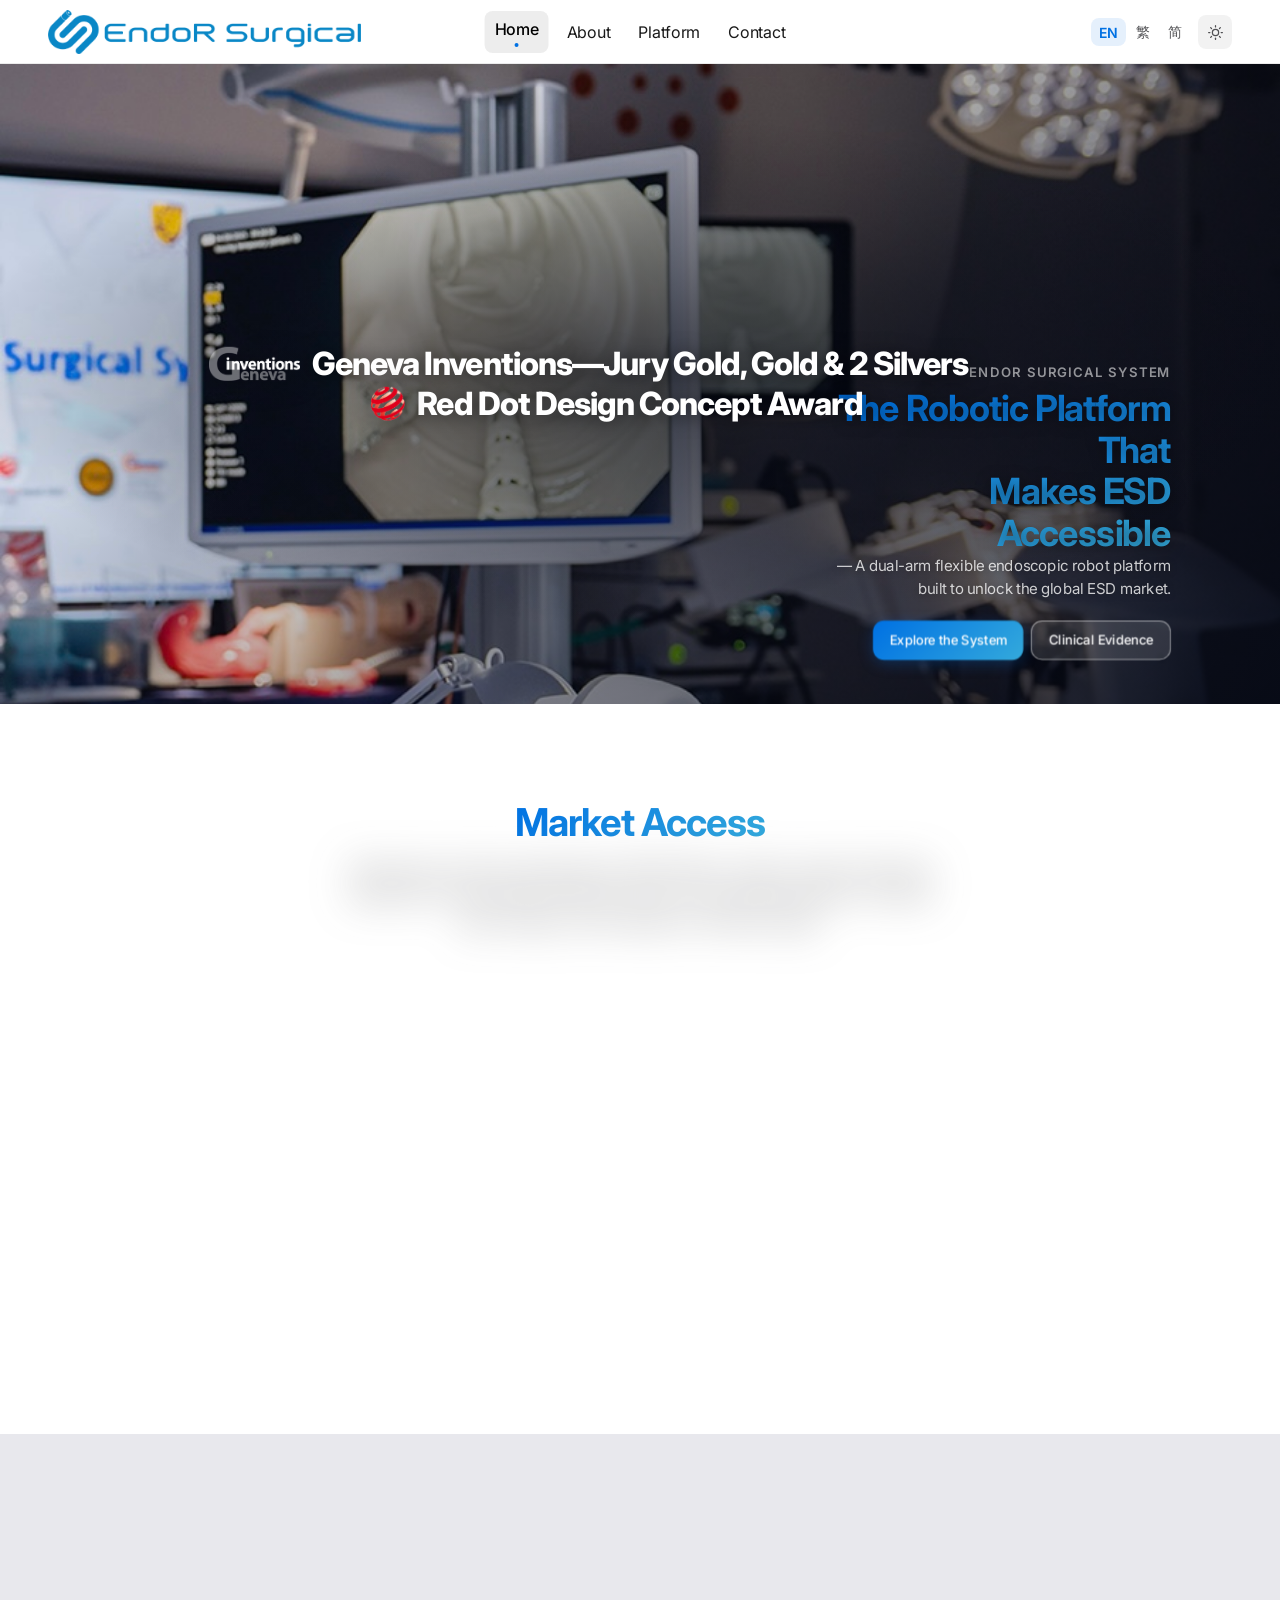
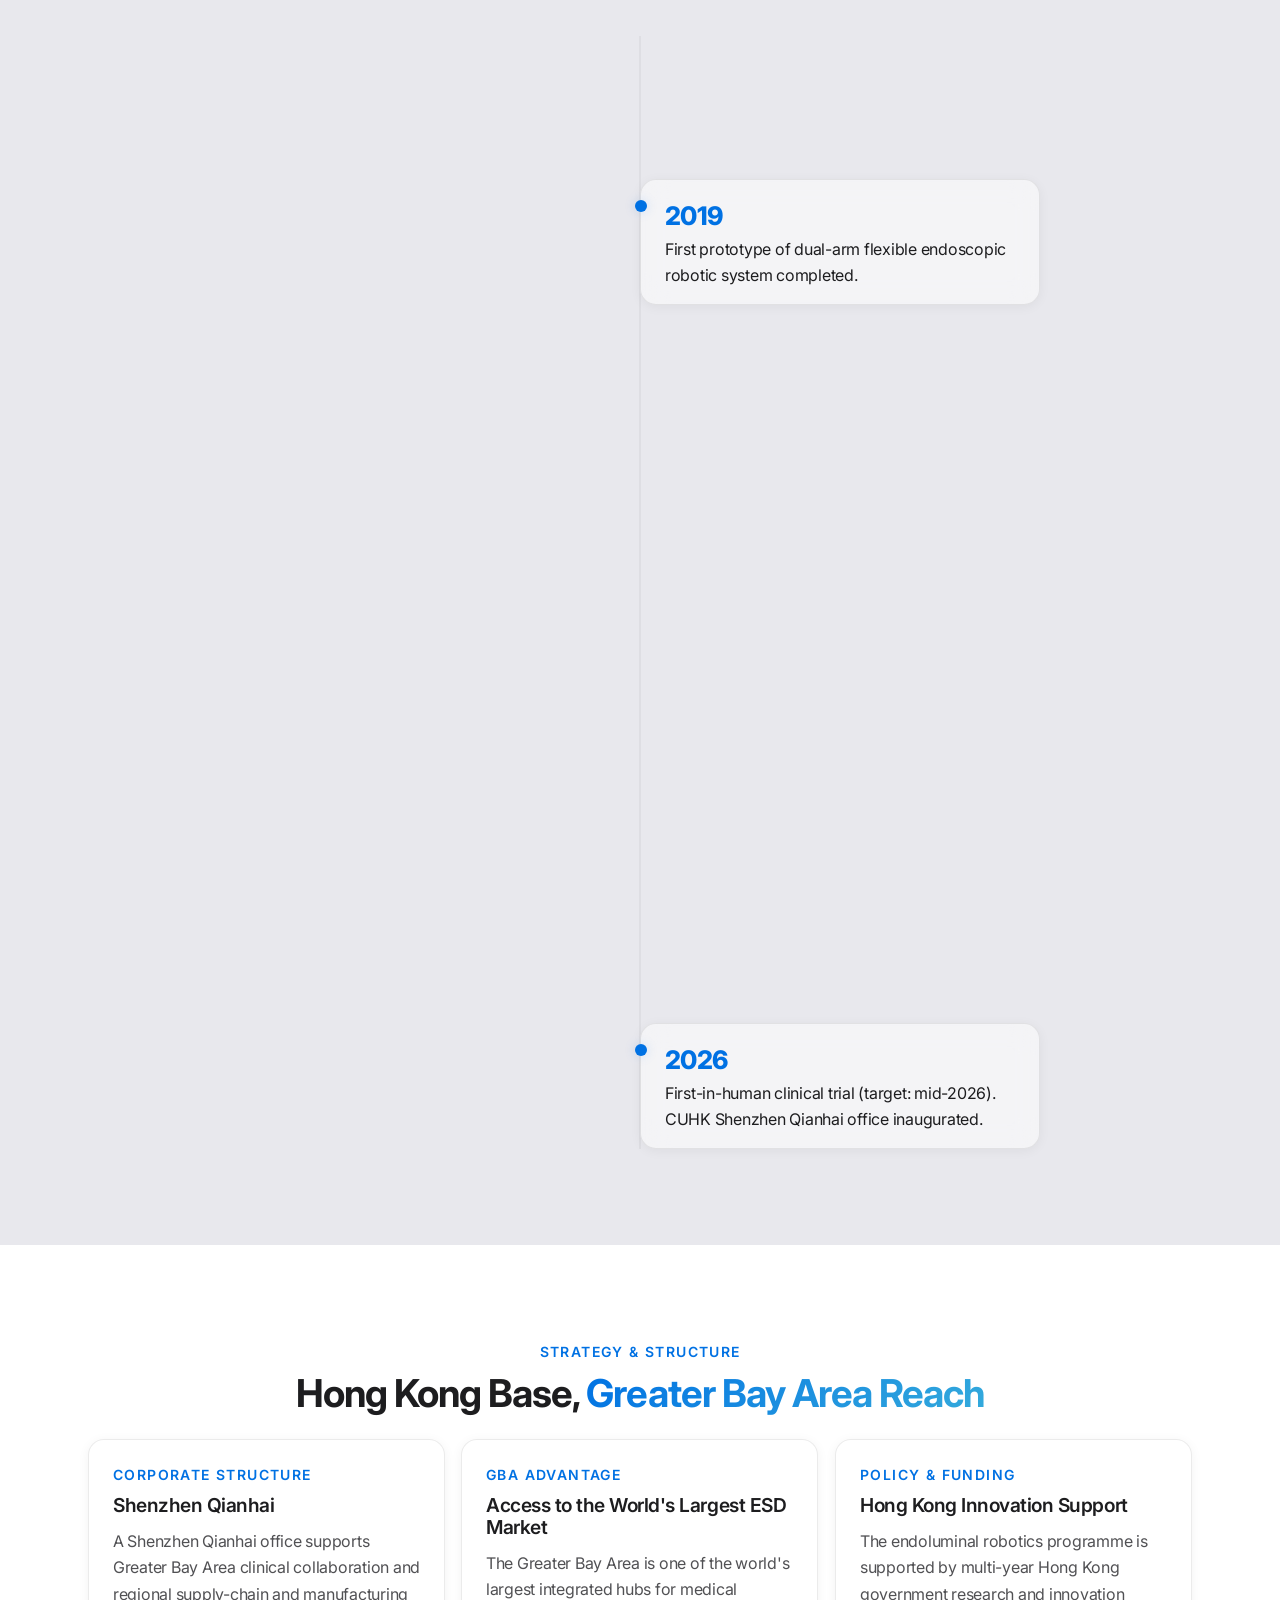
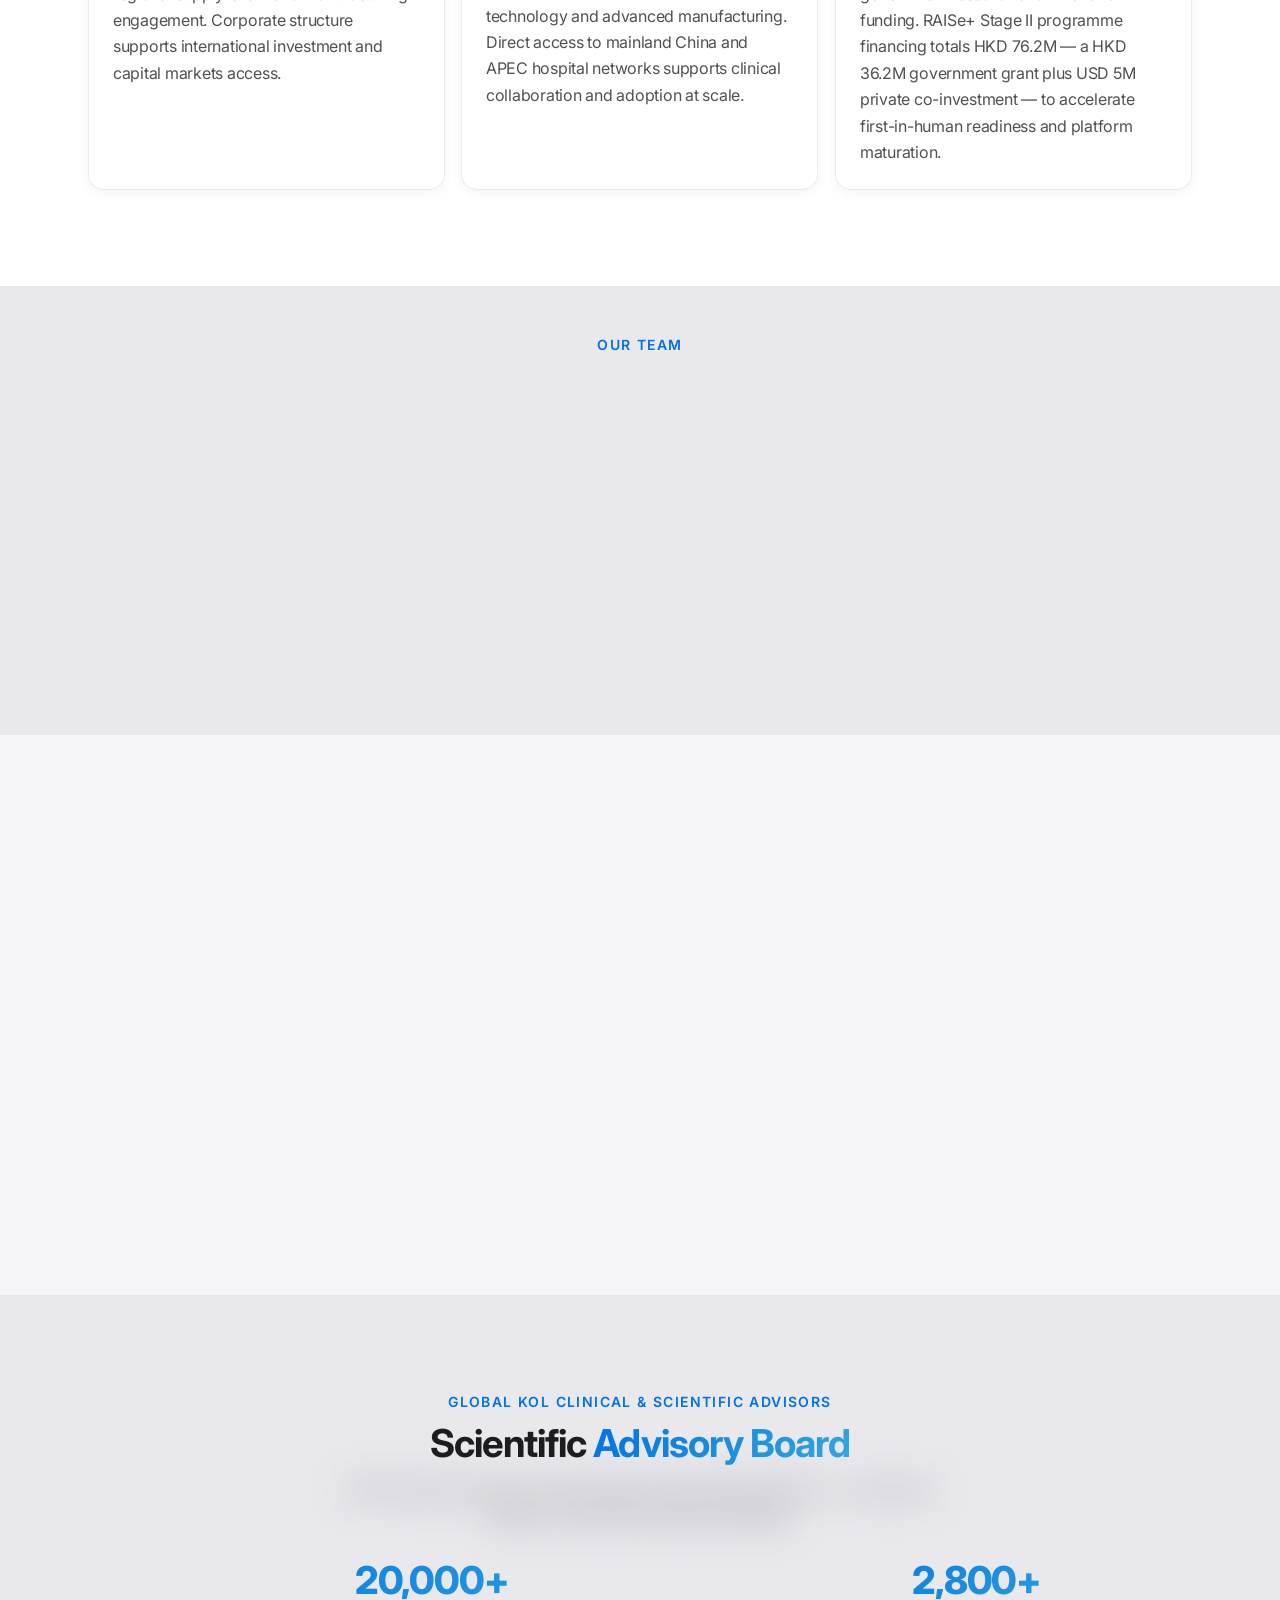
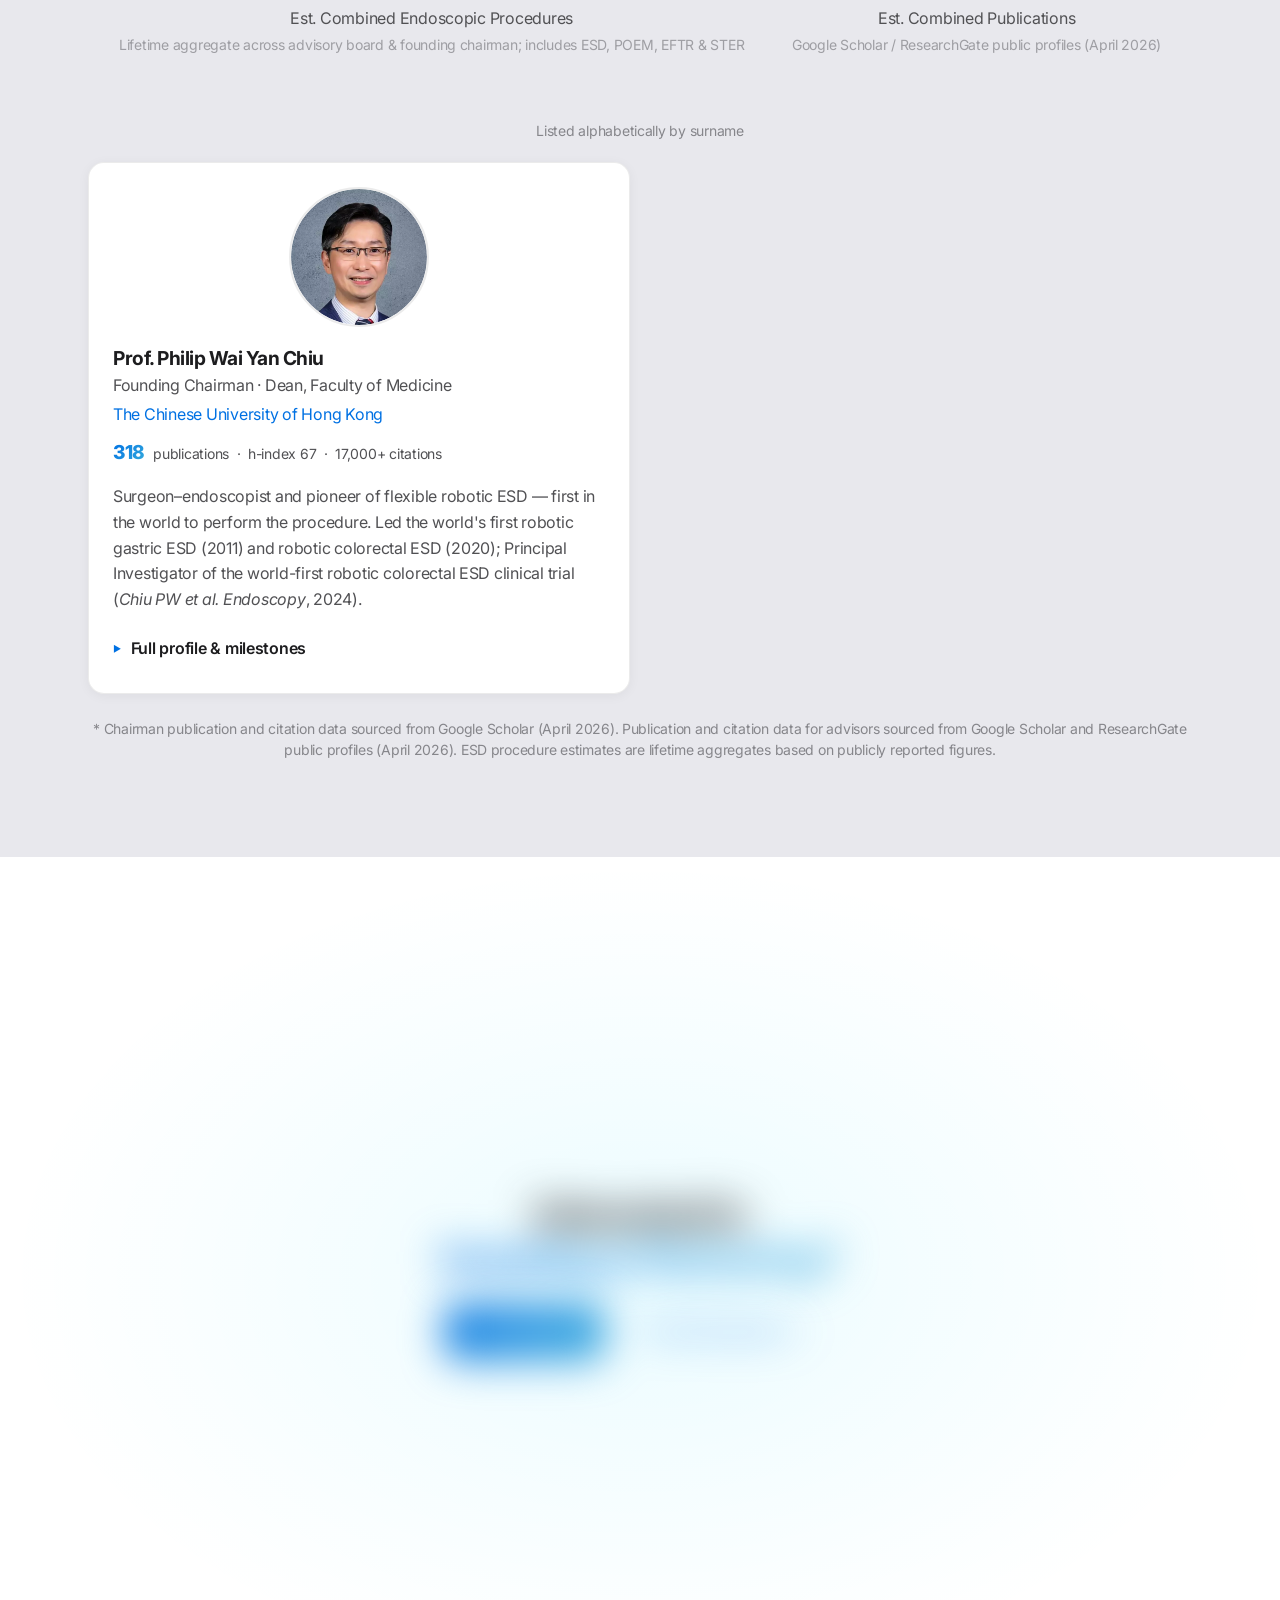
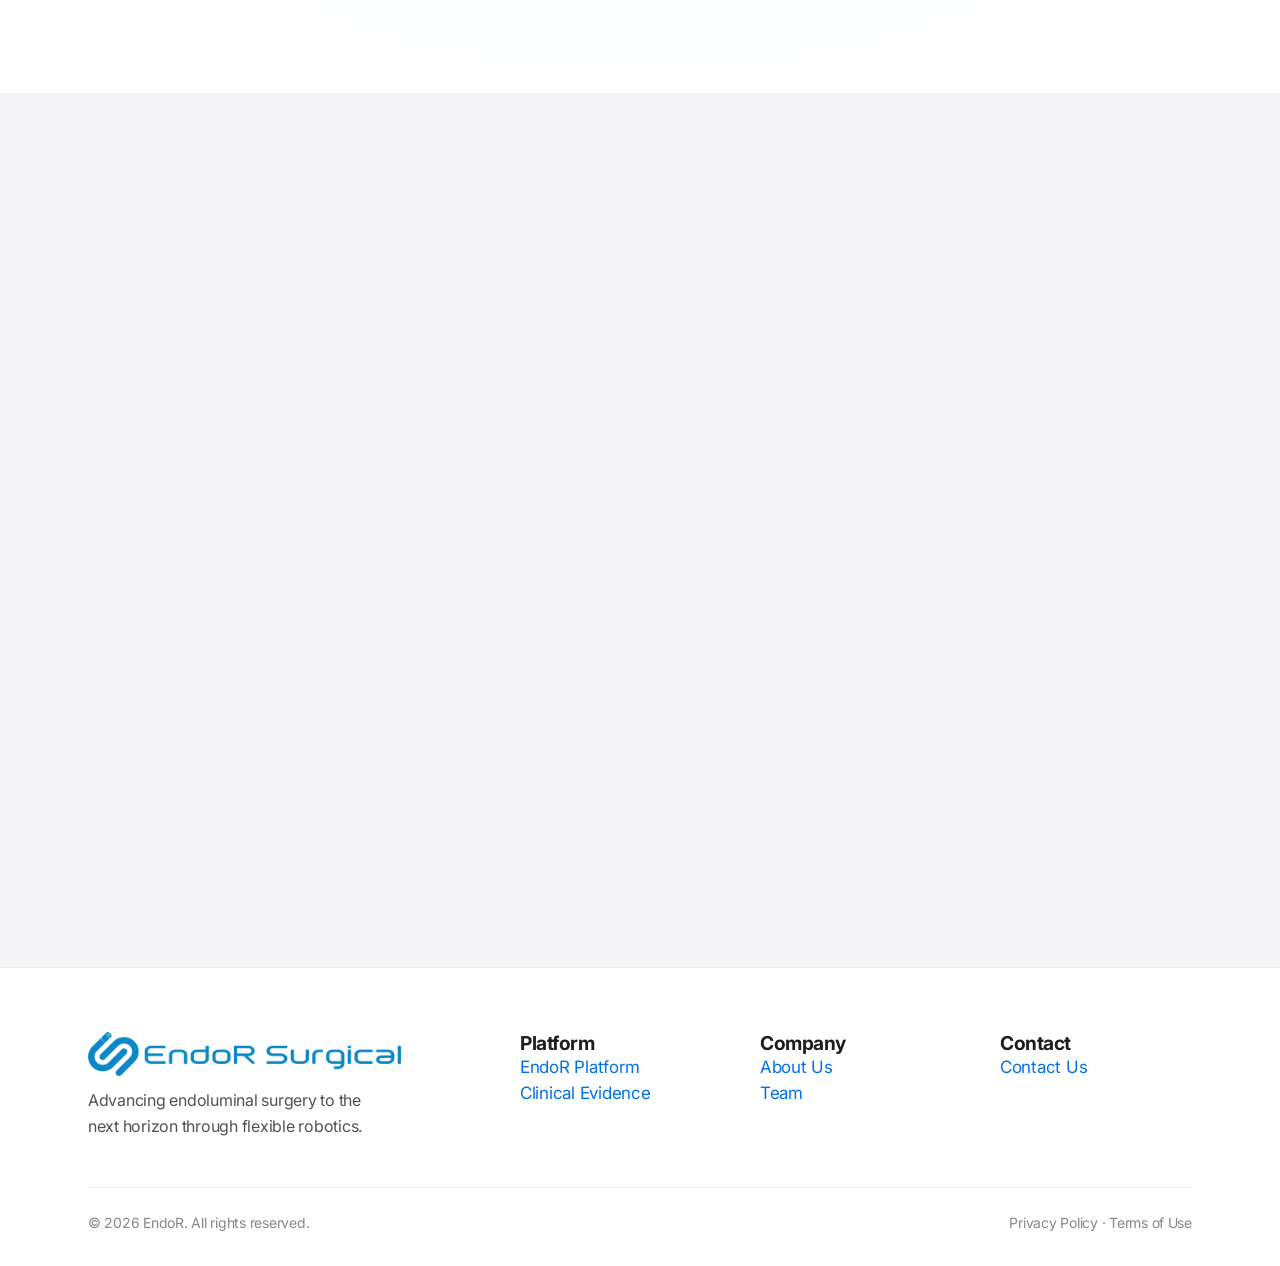
==== index.html @ 318fdd8b "update: enhance about.html with new Greater Bay Area section and corresponding translations; increme" ====
<!DOCTYPE html>
<html lang="en" data-theme="light">
<head>
  <meta charset="UTF-8">
  <meta name="viewport" content="width=device-width, initial-scale=1.0">
  <title>EndoR Surgical — Robotic ESD Platform</title>
  <meta name="description" content="EndoR Surgical System — robotic ESD platform developed at CUHK. World-first clinical trial completed. Seeking investors and clinical partners for global commercialisation.">
  <link rel="preconnect" href="https://fonts.googleapis.com">
  <link rel="preconnect" href="https://fonts.gstatic.com" crossorigin>
  <link rel="stylesheet" href="https://fonts.googleapis.com/css2?family=Inter:wght@300;400;500;600;700;800;900&family=Noto+Sans+TC:wght@300;400;500;700&family=Noto+Sans+SC:wght@300;400;500;700&display=swap">
  <link rel="stylesheet" href="css/style.css?v=26">
  <link rel="stylesheet" href="css/animations.css?v=3">
</head>
<body>

  <!-- Navigation -->
  <nav class="nav">
    <div class="nav__inner">
      <a href="index.html" class="nav__logo">
        <img src="img/logos/endor_logo.png" alt="EndoR Surgical" class="nav__logo-img">
      </a>
      <div class="nav__links">
        <a href="index.html" class="nav__link active" data-i18n="nav.home">Home</a>
        <a href="about.html" class="nav__link" data-i18n="nav.about">About</a>
        <a href="platform.html" class="nav__link" data-i18n="nav.services">Platform</a>
        <a href="contact.html" class="nav__link" data-i18n="nav.contact">Contact</a>
      </div>
      <div class="nav__controls">
      <div class="lang-switcher">
        <button class="lang-btn active" data-lang="en">EN</button>
        <button class="lang-btn" data-lang="zh-Hant">繁</button>
        <button class="lang-btn" data-lang="zh-Hans">简</button>
      </div>
      <button class="theme-toggle" aria-label="Toggle theme" title="Toggle light/dark mode">
        <svg class="icon-sun" xmlns="http://www.w3.org/2000/svg" width="16" height="16" viewBox="0 0 24 24" fill="none" stroke="currentColor" stroke-width="2" stroke-linecap="round" stroke-linejoin="round"><circle cx="12" cy="12" r="5"/><line x1="12" y1="1" x2="12" y2="3"/><line x1="12" y1="21" x2="12" y2="23"/><line x1="4.22" y1="4.22" x2="5.64" y2="5.64"/><line x1="18.36" y1="18.36" x2="19.78" y2="19.78"/><line x1="1" y1="12" x2="3" y2="12"/><line x1="21" y1="12" x2="23" y2="12"/><line x1="4.22" y1="19.78" x2="5.64" y2="18.36"/><line x1="18.36" y1="5.64" x2="19.78" y2="4.22"/></svg>
        <svg class="icon-moon" xmlns="http://www.w3.org/2000/svg" width="16" height="16" viewBox="0 0 24 24" fill="none" stroke="currentColor" stroke-width="2" stroke-linecap="round" stroke-linejoin="round"><path d="M21 12.79A9 9 0 1 1 11.21 3 7 7 0 0 0 21 12.79z"/></svg>
      </button>
      </div>
      <button class="nav__hamburger" data-i18n-aria="nav.menu" aria-label="Menu">
        <span></span><span></span><span></span>
      </button>
    </div>
    <div class="nav__mobile">
      <a href="index.html" data-i18n="nav.home">Home</a>
      <a href="about.html" data-i18n="nav.about">About</a>
      <a href="platform.html" data-i18n="nav.services">Platform</a>
      <a href="contact.html" data-i18n="nav.contact">Contact</a>
    </div>
  </nav>

  <main>
  <!-- Hero Section -->
  <section class="hero hero--photo hero--intro" id="hero">
    <!-- Full photo -->
    <div class="hero__photo-wrap">
      <img src="pictures/图片_20260430165044_525_6.jpg" 
           srcset="pictures/图片_20260430165044_525_6.jpg 903w"
           sizes="(max-width: 903px) 100vw,
                  903px"
           alt="EndoR Surgical System — robotic endoscopy setup" 
           class="hero__photo-img"
           loading="eager"
           width="903" height="682">
      <!-- Gradient vignette bottom-right for text readability -->
      <div class="hero__photo-vignette" aria-hidden="true"></div>
      <div class="hero__awards-center" aria-label="Awards">
        <h2 class="hero__award-headline">
          <a href="https://www.inventions-geneva.ch/en/home-en/" class="hero__award-link" target="_blank" rel="noopener noreferrer">
            <img src="img/logos/award-geneva.png" alt="International Exhibition of Inventions Geneva" class="hero__award-logo hero__award-logo--geneva" width="200" height="80" decoding="async">
            <span class="hero__award-text" data-i18n="home.hero.awards.geneva">Geneva Inventions—Jury Gold, Gold &amp; 2 Silvers</span>
          </a>
        </h2>
        <h2 class="hero__award-headline">
          <a href="https://www.red-dot.org/project/endor-surgical-system-65778" class="hero__award-link" target="_blank" rel="noopener noreferrer">
            <img src="img/logos/award-reddot.png" alt="Red Dot Design Award" class="hero__award-logo hero__award-logo--reddot" width="56" height="56" decoding="async">
            <span class="hero__award-text" data-i18n="home.hero.awards.reddot">Red Dot Design Concept Award</span>
          </a>
        </h2>
      </div>
      <!-- Overlaid text — bottom right -->
      <div class="hero__photo-caption">
        <h1 class="hero__photo-brand">EndoR Surgical System</h1>
        <p class="hero__photo-title" data-i18n="home.hero.title">
          <span class="text-gradient">The Robotic Platform That<br>Makes ESD Accessible</span>
        </p>
        <p class="hero__photo-sub" data-i18n="home.hero.subtitle">— A dual-arm flexible endoscopic robot platform built to unlock the global ESD market.</p>
        <div class="hero__photo-cta">
          <a href="platform.html" class="btn btn--primary" data-i18n="home.hero.cta1">Explore the System</a>
          <a href="platform.html#clinical-evidence" class="btn btn--ghost-white" data-i18n="home.hero.cta2">Clinical Evidence</a>
        </div>
      </div>
    </div>
  </section>

  <!-- Milestones -->
  <section id="market-opportunity" style="background: var(--color-bg-primary);">
    <div class="container">
      <div class="text-center" style="margin-bottom: var(--space-2xl);">
        <h2 data-animate="slide-up" data-delay="100" data-i18n="home.mkt.title"><span class="text-gradient">Market Access</span></h2>
        <p class="text-secondary" style="max-width: 600px; margin: var(--space-md) auto 0; font-size: var(--fs-body);" data-animate="blur-in" data-delay="200" data-i18n="home.mkt.desc">Endoscopic submucosal dissection (ESD) offers curative, organ-preserving treatment for early gastrointestinal cancers and superficial lesions—without open surgery, when disease is still early-stage.</p>
      </div>
      <div class="grid grid--3">
        <div class="card" data-animate="slide-up" data-delay="100">
          <h3 class="card__title" data-i18n="home.mkt.c1.title">Market of GI Cancer</h3>
          <p class="card__text" data-i18n="home.mkt.c1.text">An estimated 3.4 million new GI cancer cases arise each year (stomach, colorectum &amp; esophagus combined; GLOBOCAN 2020). In multicentre early gastric cancer data, curative resection was achieved in ~90% of patients, with at least five years of follow-up and favourable cancer-specific survival (<a href="https://doi.org/10.3390/cancers14143311" style="color:var(--color-accent);">Yoshikawa et al., <em>Cancers</em> 2022</a>).</p>
          <p class="card__source" style="font-size: var(--fs-small); color: var(--color-text-tertiary); margin-top: var(--space-sm);" data-i18n="home.mkt.c1.src">GLOBOCAN 2020; Yoshikawa et al., <em>Cancers</em> 2022</p>
        </div>
        <div class="card" data-animate="slide-up" data-delay="200">
          <h3 class="card__title" data-i18n="home.mkt.c3.title">57% Mortality Drop</h3>
          <p class="card__text" data-i18n="home.mkt.c3.text">One-time endoscopic screening cuts upper GI cancer mortality by 57% (Pan et al. Gut 2021). Wider screening uptake and guideline-driven endoscopy volume increase early lesion detection — expanding clinical need for organ-sparing endoscopic resection, including ESD.</p>
          <p class="card__source" style="font-size: var(--fs-small); color: var(--color-text-tertiary); margin-top: var(--space-sm);" data-i18n="home.mkt.c3.src">Pan et al. <em>Gut</em> 2021</p>
        </div>
        <div class="card" data-animate="slide-up" data-delay="300">
          <h3 class="card__title" data-i18n="home.mkt.c2.title">US Push for ESD Reimbursement Code</h3>
          <p class="card__text" data-i18n="home.mkt.c2.text">CMS established dedicated hospital reimbursement (HCPCS C9779) for ESD in 2024, averaging USD 3,649 per case. USPSTF lowered screening age from 50 to 45 in 2021 — adding millions to the eligible population overnight.</p>
          <p class="card__source" style="font-size: var(--fs-small); color: var(--color-text-tertiary); margin-top: var(--space-sm);" data-i18n="home.mkt.c2.src">USPSTF 2021 Final Recommendation &amp; CMS 2024 Payment Policy</p>
        </div>
      </div>
    </div>
  </section>

  <!-- Milestones -->
  <section class="timeline-section">
    <div class="container">
      <div class="text-center" style="margin-bottom: var(--space-3xl);">
        <p class="eyebrow" data-animate="fade-in" data-i18n="home.timeline.eyebrow">Milestones</p>
        <h2 data-animate="slide-down" data-delay="100" data-i18n="home.timeline.title">Pioneering<span class="text-gradient"> Endoluminal Robotics</span></h2>
      </div>
      <div class="timeline">
        <div class="timeline__item" data-animate="slide-right" data-delay="100">
          <span class="timeline__dot" aria-hidden="true"></span>
          <div class="timeline__year">2015</div>
          <p class="timeline__text" data-i18n="home.tm2015">Government funding awarded — endoluminal robotics programme launched at CUHK.</p>
        </div>
        <div class="timeline__item" data-animate="slide-left" data-delay="200">
          <span class="timeline__dot" aria-hidden="true"></span>
          <div class="timeline__year">2019</div>
          <p class="timeline__text" data-i18n="home.tm2019">First prototype of dual-arm flexible endoscopic robotic system completed.</p>
        </div>
        <div class="timeline__item" data-animate="slide-right" data-delay="300">
          <span class="timeline__dot" aria-hidden="true"></span>
          <div class="timeline__year">2020</div>
          <p class="timeline__text" data-i18n="home.tm2020">Multi-Scale Medical Robotics Center (MRC) Programme 1.1 — endoluminal robotics programme funded for 2020–2024.</p>
        </div>
        <div class="timeline__item" data-animate="slide-left" data-delay="400" hidden>
          <span class="timeline__dot" aria-hidden="true"></span>
          <div class="timeline__year">2022</div>
          <p class="timeline__text" data-i18n="home.tm2022">7 provisional patents filed; additional patent applications ongoing.</p>
        </div>
        <div class="timeline__item" data-animate="slide-right" data-delay="500">
          <span class="timeline__dot" aria-hidden="true"></span>
          <div class="timeline__year">2023</div>
          <p class="timeline__text" data-i18n="home.tm2023">Received a Gold Medal with Congratulations of the Jury at the 48th International Exhibition of Inventions of Geneva, and the Red Dot Design Concept Award.</p>
        </div>
        <div class="timeline__item" data-animate="slide-left" data-delay="600">
          <span class="timeline__dot" aria-hidden="true"></span>
          <div class="timeline__year">2024</div>
          <p class="timeline__text" data-i18n="home.tm2024">Next-gen system unveiled and validated in live demonstration. <a href="platform.html#clinical-evidence" style="color:var(--color-accent);">View details</a>.</p>
        </div>
        <div class="timeline__item" data-animate="slide-right" data-delay="700">
          <span class="timeline__dot" aria-hidden="true"></span>
          <div class="timeline__year">2025</div>
          <p class="timeline__text" data-i18n="home.tm2025">Successful application for RAISe+ Stage II public–private financing. Clinical trial approved.</p>
        </div>
        <div class="timeline__item" data-animate="scale-in" data-delay="800">
          <span class="timeline__dot" aria-hidden="true"></span>
          <div class="timeline__year">2026</div>
          <p class="timeline__text" data-i18n="home.tm2026">First-in-human clinical trial (target: mid-2026). CUHK Shenzhen Qianhai office inaugurated.</p>
        </div>
      </div>
    </div>
  </section>

  <!-- Company Structure -->
  <section style="background: var(--color-bg-primary);">

    <div class="container">
      <div class="text-center" style="margin-bottom: var(--space-2xl);">
        <p class="eyebrow" data-animate="fade-in" data-i18n="home.str.eyebrow">Strategy &amp; Structure</p>
        <h2 data-animate="slide-up" data-delay="100" data-i18n="home.str.title">Hong Kong Base,<span class="text-gradient"> Greater Bay Area Reach</span></h2>
      </div>
      <div class="grid grid--3" style="gap: var(--space-lg); align-items: stretch;">
        <div class="card" data-animate="slide-up" data-delay="100">
          <p class="eyebrow" style="margin-bottom: var(--space-sm);" data-i18n="home.str.c1.eyebrow">Corporate Structure</p>
          <h3 class="card__title" data-i18n="home.str.c1.title">Shenzhen Qianhai</h3>
          <p class="card__text" data-i18n="home.str.c1.text">A Shenzhen Qianhai office supports Greater Bay Area clinical collaboration and regional supply-chain and manufacturing engagement. Corporate structure supports international investment and capital markets access.</p>
        </div>
        <div class="card" data-animate="slide-up" data-delay="200">
          <p class="eyebrow" style="margin-bottom: var(--space-sm);" data-i18n="home.str.c2.eyebrow">GBA Advantage</p>
          <h3 class="card__title" data-i18n="home.str.c2.title">Access to the World's Largest ESD Market</h3>
          <p class="card__text" data-i18n="home.str.c2.text">The Greater Bay Area is one of the world&apos;s largest integrated hubs for medical technology and advanced manufacturing. Direct access to mainland China and APEC hospital networks supports clinical collaboration and adoption at scale.</p>
        </div>
        <div class="card" data-animate="slide-up" data-delay="300">
          <p class="eyebrow" style="margin-bottom: var(--space-sm);" data-i18n="home.str.c3.eyebrow">Policy &amp; Funding</p>
          <h3 class="card__title" data-i18n="home.str.c3.title">Hong Kong Innovation Support</h3>
          <p class="card__text" data-i18n="home.str.c3.text">The endoluminal robotics programme is supported by multi-year Hong Kong government research and innovation funding. RAISe+ Stage II programme financing totals HKD 76.2M — a HKD 36.2M government grant plus USD 5M private co-investment — to accelerate first-in-human readiness and platform maturation.</p>
        </div>
      </div>
    </div>
  </section>

  <!-- Team (from former Team page) — above CTA -->
  <div id="team">
    <!-- CEO — Philip Chiu profile appears under Scientific Advisory Board below -->
    <section id="ceo-leadership" class="chairman-hero" style="background: var(--color-bg-secondary);">
      <div class="container">
        <div class="text-center" style="margin-bottom: var(--space-3xl);">
          <p class="eyebrow" data-animate="fade-in" data-i18n="team.hero.eyebrow">Our Team</p>
          <h2 data-animate="slide-up" data-delay="100" data-i18n="team.hero.title"><span class="text-gradient">World-Class Surgeons &amp; Biomedical Engineers</span></h2>
        </div>
      <div class="chairman-hero__duo chairman-hero__duo--single">

        <!-- CEO -->
        <div class="chairman-hero__inner" data-animate="blur-in" data-delay="150">
          <div class="chairman-hero__photo">
            <img src="pictures/david-wong.jpg" 
                 alt="David Wong Yuk Ming, CEO" 
                 style="width: 160px; height: 160px; border-radius: 50%; object-fit: cover;"
                 loading="lazy"
                 width="160" height="160">
          </div>
          <div class="chairman-hero__content">
            <p class="eyebrow" style="margin-bottom: var(--space-sm);" data-i18n="team.ceo.eyebrow">CEO</p>
            <h2 class="chairman-hero__name">Ir David Wong</h2>
          </div>
        </div>

      </div>
      </div>
    </section>

    <!-- EndoR Team -->
    <section id="endor-team">
      <div class="container">
        <div class="text-center" style="margin-bottom: var(--space-3xl);">
          <p class="eyebrow" data-animate="fade-in" data-i18n="team.endorteam.eyebrow">Founding Team</p>
          <h2 data-animate="slide-up" data-i18n="team.endorteam.title">Meet the <span class="text-gradient">Founders</span></h2>
        </div>
        <div class="grid grid--4">
          <div class="card team-card" data-animate="slide-up" data-delay="100">
            <div class="team-card__avatar" style="padding: 0; overflow: hidden; background: none;" aria-hidden="true">
              <img src="pictures/Professor CHIU Wai Yan Philip.webp"
                   alt="Prof. Philip Wai Yan Chiu"
                   style="width: 100%; height: 100%; object-fit: cover; border-radius: 50%; display: block;"
                   loading="lazy"
                   width="180" height="180">
            </div>
            <h3 class="team-card__name">Prof. Philip Wai Yan Chiu <span class="name-zh" data-i18n="team.chairman.name.zh"></span></h3>
            <p class="team-card__role" data-i18n="team.philip.role">Founding Chairman</p>
          </div>
          <div class="card team-card" data-animate="slide-up" data-delay="125">
            <div class="team-card__avatar" style="padding: 0; overflow: hidden; background: none;" aria-hidden="true">
              <img src="pictures/9_1632715388_1632715431_1632715548.webp" 
                   alt="Prof. Yeung Yam" 
                   style="width: 100%; height: 100%; object-fit: cover; border-radius: 50%; display: block;"
                   loading="lazy"
                   width="180" height="180">
            </div>
            <h3 class="team-card__name">Prof. Yeung Yam <span class="name-zh" data-i18n="team.yam.name.zh"></span></h3>
            <p class="team-card__role" data-i18n="team.yam.role">Mechanical Engineering, Robotics &amp; Automation</p>
          </div>
          <div class="card team-card" data-animate="slide-up" data-delay="150">
            <div class="team-card__avatar" style="padding: 0; overflow: hidden; background: none;" aria-hidden="true">
              <img src="pictures/Yip-Hon-Chi.jpg" 
                   alt="Dr. Hon Chi Yip" 
                   style="width: 100%; height: 100%; object-fit: cover; border-radius: 50%; display: block;"
                   loading="lazy"
                   width="180" height="180">
            </div>
            <h3 class="team-card__name">Dr. Hon Chi Yip <span class="name-zh" data-i18n="team.yip.name.zh"></span></h3>
            <p class="team-card__role" data-i18n="team.yip.role">Clinical Specialist (Surgeon Endoscopist)</p>
          </div>
          <div class="card team-card" data-animate="slide-up" data-delay="200">
            <div class="team-card__avatar" style="padding: 0; overflow: hidden; background: none;" aria-hidden="true">
              <img src="pictures/15_1632976271.webp" 
                   alt="Dr. K.C. Lau" 
                   style="width: 100%; height: 100%; object-fit: cover; border-radius: 50%; display: block;"
                   loading="lazy"
                   width="180" height="180">
            </div>
            <h3 class="team-card__name">Dr. K.C. Lau <span class="name-zh" data-i18n="team.lau.name.zh"></span></h3>
            <p class="team-card__role" data-i18n="team.lau.role">Robotics Engineer</p>
          </div>
        </div>
      </div>
    </section>

    <!-- Advisory Board — normal flow (rich content) -->
    <section id="advisory" style="background: var(--color-bg-secondary);">
      <div class="container">

        <div class="text-center" style="margin-bottom: var(--space-3xl);">
          <p class="eyebrow" data-animate="fade-in" data-i18n="team.advisory.eyebrow">Global KOL Clinical &amp; Scientific Advisors</p>
          <h2 data-animate="slide-up" data-i18n="team.advisory.title">Scientific <span class="text-gradient">Advisory Board</span></h2>
          <p class="text-secondary" style="max-width: 640px; margin: var(--space-md) auto 0; font-size: var(--fs-body);" data-animate="blur-in" data-delay="100" data-i18n="team.advisory.subtitle">
            World-leading surgeon endoscopists and procedural pioneers — among the highest-volume ESD operators globally.
          </p>
        </div>

        <!-- Combined stats -->
        <div class="advisory-stats">
          <div class="stat" style="text-align: center;" data-animate="scale-in" data-delay="100">
            <div class="stat__number text-gradient">20,000+</div>
            <p class="stat__label" data-i18n="team.advisory.stat1">Est. Combined Endoscopic Procedures</p>
            <p class="stat__source" data-i18n="team.advisory.stat1.src">Lifetime aggregate across advisory board &amp; founding chairman; includes ESD, POEM, EFTR &amp; STER</p>
          </div>
          <div class="stat" style="text-align: center;" data-animate="scale-in" data-delay="200">
            <div class="stat__number text-gradient">2,800+</div>
            <p class="stat__label" data-i18n="team.advisory.stat2">Est. Combined Publications</p>
            <p class="stat__source" data-i18n="team.advisory.stat2.src">Google Scholar / ResearchGate public profiles (April 2026)</p>
          </div>
        </div>

        <p class="text-center text-tertiary" style="font-size: var(--fs-caption); margin: 0 0 var(--space-xl);" data-i18n="team.advisory.sortnote">Listed alphabetically by surname</p>

        <!-- Advisor cards (surname A–Z) -->
        <div class="grid grid--2" style="gap: var(--space-xl);">

          <!-- Chiu -->
          <div class="card advisor-card" data-surname="Chiu" data-animate="slide-up" data-delay="100">
            <div class="team-card__avatar" style="padding: 0; overflow: hidden; background: none;" aria-hidden="true">
              <img src="pictures/Professor CHIU Wai Yan Philip.webp"
                   alt="Prof. Philip Wai Yan Chiu"
                   style="width: 100%; height: 100%; object-fit: cover; border-radius: 50%; display: block;"
                   loading="lazy"
                   width="140" height="140">
            </div>
            <h3 class="advisor-card__name">Prof. Philip Wai Yan Chiu <span class="name-zh" data-i18n="team.chairman.name.zh"></span></h3>
            <p class="advisor-card__title" data-i18n="team.chiuadvisor.title">Founding Chairman · Dean, Faculty of Medicine</p>
            <p class="advisor-card__inst" data-i18n="team.chiuadvisor.role">The Chinese University of Hong Kong</p>
            <div class="advisor-card__pubrow">
              <span class="advisor-card__pubstat text-gradient">318</span>
              <span class="advisor-card__publabel" data-i18n="team.chiuadvisor.pubstat">publications &nbsp;·&nbsp; h-index 67 &nbsp;·&nbsp; 17,000+ citations</span>
            </div>
            <p class="advisor-card__note" data-i18n="team.chiuadvisor.note">
              Surgeon–endoscopist and pioneer of flexible robotic ESD — first in the world to perform the procedure. Led the world&apos;s first robotic gastric ESD (2011) and robotic colorectal ESD (2020); Principal Investigator of the world-first robotic colorectal ESD clinical trial (<em>Chiu PW et al. Endoscopy</em>, 2024).
            </p>
            <div class="chairman-hero__accordion advisor-card__accordion">
              <details class="chairman-hero__awards-details">
                <summary class="chairman-hero__awards-heading" data-i18n="team.chiuadvisor.expand">Full profile &amp; milestones</summary>
                <ul class="chairman-hero__milestones advisor-card__milestones">
                  <li data-i18n="team.chairman.t1">Surgeon Endoscopist</li>
                  <li data-i18n="team.chairman.t2">Dean, Faculty of Medicine, The Chinese University of Hong Kong</li>
                  <li data-i18n="team.chairman.t3">Director, Multi-Scale Medical Robotics Center</li>
                  <li data-i18n="team.chairman.t4">First in the world to perform flexible Robotic ESD</li>
                </ul>
                <p class="advisor-card__subhead" data-i18n="team.chiuadvisor.expertise.eyebrow">Clinical focus</p>
                <ul class="chairman-hero__milestones advisor-card__milestones">
                  <li data-i18n="team.chairman.e1">Upper Gastrointestinal Surgery</li>
                  <li data-i18n="team.chairman.e2">Minimally Invasive and Robotic Surgery</li>
                  <li data-i18n="team.chairman.e3">Endoscopic Surgery</li>
                </ul>
                <div class="chairman-hero__research advisor-card__research">
                  <div class="chairman-hero__stats">
                    <div class="chairman-hero__stat">
                      <span class="chairman-hero__stat-num text-gradient">20+</span>
                      <span class="chairman-hero__stat-label" data-i18n="team.chairman.stat.yrs">Years Experience</span>
                    </div>
                    <div class="chairman-hero__stat">
                      <span class="chairman-hero__stat-num text-gradient">318</span>
                      <span class="chairman-hero__stat-label" data-i18n="team.chairman.stat.pub">Publications*</span>
                    </div>
                    <div class="chairman-hero__stat">
                      <span class="chairman-hero__stat-num text-gradient">17,000+</span>
                      <span class="chairman-hero__stat-label" data-i18n="team.chairman.stat.cit">Citations · h-index 67*</span>
                    </div>
                  </div>
                  <ul class="chairman-hero__milestones advisor-card__milestones">
                    <li data-i18n="team.chairman.m1">World's first robotic gastric ESD (2011)</li>
                    <li data-i18n="team.chairman.m2">World's first robotic colorectal ESD (2020)</li>
                    <li data-i18n="team.chairman.m3">Principal Investigator, world-first robotic colorectal ESD clinical trial (<em>Chiu PW et al. Endoscopy</em>, 2024) — <a href="platform.html#clinical-evidence" style="color:var(--color-accent);">full data on Platform</a></li>
                  </ul>
                </div>
                <div class="chairman-hero__accordion advisor-card__accordion advisor-card__accordion--nested">
                  <details class="chairman-hero__awards-details">
                    <summary class="chairman-hero__awards-heading" data-i18n="team.chairman.awards.label">Awards &amp; Honours</summary>
                    <ul class="chairman-hero__awards-list">
                      <li data-i18n="team.chairman.a1">Karl-Storz Harold Hopkins Golden Telescope Award, The Hamlyn Symposium on Medical Robotics, Imperial College London (2023)</li>
                      <li data-i18n="team.chairman.a2">Honorary Member, European Association for Endoscopic Surgery and other Interventional Techniques (EAES) (2023)</li>
                      <li data-i18n="team.chairman.a3">Gold Medal with Congratulations of the Jury, Gold Medal and 2 Silver Medals, International Exhibition of Inventions of Geneva (2023)</li>
                      <li data-i18n="team.chairman.a4">International Honorary Member, Japan Society of Endoscopic Surgery (JSES) (2021)</li>
                      <li data-i18n="team.chairman.a5">Outstanding Team Award (PWH Endoscopy), Hospital Authority, Hong Kong (2021)</li>
                      <li data-i18n="team.chairman.a6">Bronze Medal, International Exhibition of Inventions of Geneva (2021)</li>
                      <li data-i18n="team.chairman.a7">Spirit of Hong Kong Award on Innovation (2020)</li>
                      <li data-i18n="team.chairman.a8">Gold Medal with Congratulations of the Jury, 47th International Exhibition of Inventions of Geneva (2019)</li>
                      <li data-i18n="team.chairman.a9">JGH Emerging Leader Lectureship Award, Asia Pacific Digestive Week (2016)</li>
                      <li data-i18n="team.chairman.a10">Global Chinese Outstanding Youth Award (2016)</li>
                      <li data-i18n="team.chairman.a11">Outstanding Contribution Award, Chinese Society of Digestive Endoscopy (2015)</li>
                      <li data-i18n="team.chairman.a12">Champion of the World Cup of Endoscopy, American Society for Gastrointestinal Endoscopy (2012)</li>
                      <li data-i18n="team.chairman.a13">Higher Education Outstanding Scientific Research Output Award — Second-class Award in Technological Advancement, Ministry of Education of PRC (2011)</li>
                      <li data-i18n="team.chairman.a14">Research Abstract awarded Best of Digestive Disease Week, United States (2011)</li>
                      <li data-i18n="team.chairman.a15">State Scientific &amp; Technological Progress Award, State Council of PRC (2007)</li>
                    </ul>
                  </details>
                </div>
              </details>
            </div>
          </div>

          <!-- Hwang (temporarily hidden) -->
          <div class="card advisor-card" data-surname="Hwang" data-animate="slide-up" data-delay="150" hidden>
            <div class="team-card__avatar" style="padding: 0; overflow: hidden; background: none;" aria-hidden="true">
              <img src="pictures/Dr. Joo Ha Hwang.jpg"
                   alt="Dr. Joo Ha Hwang"
                   style="width: 100%; height: 100%; object-fit: cover; border-radius: 50%; display: block;"
                   loading="lazy"
                   width="140" height="140">
            </div>
            <h3 class="advisor-card__name">Dr. Joo Ha Hwang</h3>
            <p class="advisor-card__title" data-i18n="team.hwang.title">Fortinet Founders Endowed Professor of Medicine</p>
            <p class="advisor-card__inst" data-i18n="team.hwang.role">Stanford University School of Medicine</p>
            <div class="advisor-card__pubrow">
              <span class="advisor-card__pubstat text-gradient">238</span>
              <span class="advisor-card__publabel" data-i18n="team.hwang.pubstat">publications &nbsp;·&nbsp; h-index 55 &nbsp;·&nbsp; 3,200+ citations</span>
            </div>
            <p class="advisor-card__note" data-i18n="team.hwang.note">
              Chief, Division of Gastroenterology &amp; Hepatology at Stanford; Fortinet Founders Endowed Professor. Leads the GAstric Precancerous conditions Study (GAPS) and focuses on early GI cancer detection and advanced therapeutic endoscopy (including POEM, ESD &amp; EFTR).
            </p>
          </div>

          <!-- Inoue (temporarily hidden) -->
          <div class="card advisor-card" data-surname="Inoue" data-animate="slide-up" data-delay="200" hidden>
            <div class="team-card__avatar" style="padding: 0; overflow: hidden; background: none;" aria-hidden="true">
              <img src="pictures/Prof. Haruhiro Inoue.jpeg"
                   alt="Prof. Haruhiro Inoue"
                   style="width: 100%; height: 100%; object-fit: cover; border-radius: 50%; display: block;"
                   loading="lazy"
                   width="140" height="140">
            </div>
            <h3 class="advisor-card__name">Prof. Haruhiro Inoue <span class="name-zh" data-i18n="team.inoue.name.zh"></span></h3>
            <p class="advisor-card__title" data-i18n="team.inoue.title">Director, Digestive Disease Centre</p>
            <p class="advisor-card__inst" data-i18n="team.inoue.role">Showa University Koto-Toyosu Hospital, Tokyo</p>
            <div class="advisor-card__pubrow">
              <span class="advisor-card__pubstat text-gradient">573</span>
              <span class="advisor-card__publabel" data-i18n="team.inoue.pubstat">research items (ResearchGate)</span>
            </div>
            <p class="advisor-card__note" data-i18n="team.inoue.note">
              Pioneer of POEM — performed the world's first clinical POEM (2008). Director, Digestive Disease Centre at Showa University; former President of the Japan Gastroenterological Endoscopy Society. Crystal Award, ASGE (2006 &amp; 2013); George Berci Lifetime Achievement Award, SAGES (2022).
            </p>
          </div>

          <!-- Reddy (temporarily hidden) -->
          <div class="card advisor-card" data-surname="Reddy" data-animate="slide-up" data-delay="250" hidden>
            <div class="team-card__avatar" style="padding: 0; overflow: hidden; background: none;" aria-hidden="true">
              <img src="pictures/reddy.jpg"
                   alt="Dr. D. Nageshwar Reddy"
                   style="width: 100%; height: 100%; object-fit: cover; border-radius: 50%; display: block;"
                   loading="lazy"
                   width="140" height="140">
            </div>
            <h3 class="advisor-card__name">Dr. D. Nageshwar Reddy</h3>
            <p class="advisor-card__title" data-i18n="team.reddy.title">Chairman &amp; Chief of Gastroenterology</p>
            <p class="advisor-card__inst" data-i18n="team.reddy.role">Asian Institute of Gastroenterology, Hyderabad, India</p>
            <div class="advisor-card__pubrow">
              <span class="advisor-card__pubstat text-gradient">63</span>
              <span class="advisor-card__publabel" data-i18n="team.reddy.pubstat">h-index (Google Scholar) &nbsp;·&nbsp; 20,000+ citations</span>
            </div>
            <p class="advisor-card__note" data-i18n="team.reddy.note">
              Chairman, Asian Institute of Gastroenterology (AIG), Hyderabad; Past President of the World Endoscopy Organization. Recipient of the <strong>Padma Vibhushan 2025</strong> — India&apos;s second-highest civilian honour — recognised for landmark contributions to therapeutic GI endoscopy.
            </p>
          </div>

          <!-- Thompson (temporarily hidden) -->
          <div class="card advisor-card" data-surname="Thompson" data-animate="slide-up" data-delay="300" hidden>
            <div class="team-card__avatar" style="padding: 0; overflow: hidden; background: none;" aria-hidden="true">
              <img src="pictures/chistopherthompson-headshot.jpg"
                   alt="Dr. Christopher C. Thompson"
                   style="width: 100%; height: 100%; object-fit: cover; border-radius: 50%; display: block;"
                   loading="lazy"
                   width="140" height="140">
            </div>
            <h3 class="advisor-card__name">Dr. Christopher C. Thompson</h3>
            <p class="advisor-card__title" data-i18n="team.thompson.title">Professor of Medicine, Harvard Medical School</p>
            <p class="advisor-card__inst" data-i18n="team.thompson.role">Brigham and Women’s Hospital, Boston, MA</p>
            <div class="advisor-card__pubrow">
              <span class="advisor-card__pubstat text-gradient">300+</span>
              <span class="advisor-card__publabel" data-i18n="team.thompson.pubstat">publications &nbsp;·&nbsp; h-index 83</span>
            </div>
            <p class="advisor-card__note" data-i18n="team.thompson.note">
              Pioneer in foregut &amp; bariatric endoscopy — developed TORe and performed first-in-human endoscopic sleeve gastroplasty (ESG) cases. Director of Endoscopy &amp; Therapeutic Endoscopy at Brigham and Women’s Hospital and PI of the Developmental Endoscopy Laboratory, advancing novel endoscopic platforms into clinical practice.
            </p>
          </div>

          <!-- Zhou (temporarily hidden) -->
          <div class="card advisor-card" data-surname="Zhou" data-animate="slide-up" data-delay="350" hidden>
            <div class="team-card__avatar" style="padding: 0; overflow: hidden; background: none;" aria-hidden="true">
              <img src="pictures/Prof. Pinghong Zhou.jpeg"
                   alt="Prof. Pinghong Zhou"
                   style="width: 100%; height: 100%; object-fit: cover; border-radius: 50%; display: block;"
                   loading="lazy"
                   width="140" height="140">
            </div>
            <h3 class="advisor-card__name">Prof. Pinghong Zhou <span class="name-zh" data-i18n="team.zhou.name.zh"></span></h3>
            <p class="advisor-card__title" data-i18n="team.zhou.title">Chief, Endoscopy Center · Vice President, CSDE</p>
            <p class="advisor-card__inst" data-i18n="team.zhou.role">Zhongshan Hospital, Fudan University, Shanghai</p>
            <div class="advisor-card__pubrow">
              <span class="advisor-card__pubstat text-gradient">454</span>
              <span class="advisor-card__publabel" data-i18n="team.zhou.pubstat">research items (ResearchGate) &nbsp;·&nbsp; ~7,870 citations</span>
            </div>
            <p class="advisor-card__note" data-i18n="team.zhou.note">
              Director of the Endoscopy Center at Zhongshan Hospital, Fudan University; a pioneer in advanced endoscopic surgery in China, including ESD, EFTR and POEM. Co-developed STER (submucosal tunneling endoscopic resection) and is recognised internationally for high-volume complex endoluminal procedures.
            </p>
          </div>

        </div><!-- /grid -->

        <p class="text-center text-tertiary" style="font-size: var(--fs-caption); margin-top: var(--space-2xl);" data-i18n="team.advisory.disclaimer">
          * Chairman publication and citation data sourced from Google Scholar (April 2026). Publication and citation data for advisors sourced from Google Scholar and ResearchGate public profiles (April 2026). ESD procedure estimates are lifetime aggregates based on publicly reported figures.
        </p>

      </div>
    </section>
  </div>

  <!-- CTA (sticky center dwell) -->
  <div class="sticky-section sticky-section--cta sticky-section--scroll-dwell">
    <div class="sticky-section__sticky sticky-section__sticky--cta-bg" style="display: flex; align-items: center; justify-content: center;">
      <div class="sticky-section__content sticky-section__content--cta" style="text-align: center;">
        <h2 data-animate="blur-in" style="margin-bottom: var(--space-md); text-align: center;" data-i18n="home.cta.title">
          Interested in<br><span class="text-gradient">Investing or Partnering?</span>
        </h2>
        <div data-animate="blur-in" data-delay="400" class="home-cta-sticky__actions">
          <a href="contact.html" class="btn btn--primary home-cta-sticky__btn" data-i18n="home.cta.btn">Get in Touch</a>
          <a href="platform.html#clinical-evidence" class="btn btn--ghost home-cta-sticky__btn" data-i18n="home.cta.btn2">View Clinical Data</a>
        </div>
      </div>
    </div>
  </div>
  </main>
  <!-- Footer -->
  <div id="site-footer"></div>

  <script src="js/footer.js"></script>
  <script src="js/translations.js"></script>
  <script src="js/i18n.js"></script>
  <script src="js/app.js"></script>
  <script src="js/scroll.js?v=3"></script>
</body>
</html>
---- css/style.css ----
/* ============================================================
   EndoR Surgical — Global Stylesheet
   Clean rewrite. Apple-inspired design system.
   ============================================================ */

[hidden] {
  display: none !important;
}

/* ── 1. Design Tokens ─────────────────────────────────────── */
:root {
  /* Colors – light */
  --bg:           #f5f5f7;
  --bg-alt:       #ffffff;
  --bg-secondary: #e8e8ed;
  --bg-card:      #ffffff;
  --border:       rgba(0,0,0,0.08);
  --txt:          #1d1d1f;
  --txt-2:        #515154;
  --txt-3:        #86868b;
  --accent:       #0071e3;
  --accent-light: #2d95f4;
  --accent-glow:  rgba(0,113,227,0.18);
  --grad-start:   #0071e3;
  --grad-end:     #34aadc;

  /* Typography — Inter / Noto loaded via Google Fonts on each page */
  --font: 'Inter', -apple-system, BlinkMacSystemFont, 'Segoe UI', 'Helvetica Neue', Arial, sans-serif;
  --font-tc: 'Noto Sans TC', 'PingFang TC', -apple-system, sans-serif;
  --font-sc: 'Noto Sans SC', 'PingFang SC', -apple-system, sans-serif;

  --f-hero:  clamp(2.2rem, 6vw, 5rem);
  --f-h1:    clamp(1.8rem, 4vw, 3.25rem);
  --f-h2:    clamp(1.5rem, 3vw, 2.5rem);
  --f-h3:    clamp(1.2rem, 2vw, 1.75rem);
  --f-h4:    clamp(1rem, 1.5vw, 1.25rem);
  --f-body:  1.0625rem;   /* 17px */
  --f-sm:    1rem;        /* 16px */
  --f-xs:    0.875rem;    /* 14px */

  /* Spacing (8-pt grid) */
  --s4:   4px;
  --s8:   8px;
  --s12:  12px;
  --s16:  16px;
  --s20:  20px;
  --s24:  24px;
  --s32:  32px;
  --s40:  40px;
  --s48:  48px;
  --s64:  64px;
  --s80:  80px;
  --s96:  96px;

  /* Section vertical rhythm */
  --section-py: clamp(56px, 8vw, 96px);

  /* Containers */
  --max-w:        1200px;
  --max-w-wide:   1440px;
  --max-w-narrow: 760px;
  --px:           clamp(20px, 5vw, 48px);

  /* Nav */
  --nav-h:    64px;
  --nav-safe: calc(var(--nav-h) + env(safe-area-inset-top, 0px));

  /* Radii */
  --r-sm:   8px;
  --r-md:   12px;
  --r-lg:   16px;
  --r-xl:   20px;
  --r-full: 9999px;

  /* Motion */
  --ease: cubic-bezier(0.25, 0.1, 0.25, 1);
  --ease-out: cubic-bezier(0.16, 1, 0.3, 1);
  --t-fast: 0.18s;
  --t-mid:  0.35s;

  /* ── Legacy aliases (used by animations.css & JS) ── */
  --nav-height:       64px;
  --nav-blur:         40px;
  --space-section:    var(--section-py);
  --space-xs:         var(--s4);
  --space-sm:         var(--s8);
  --space-md:         var(--s12);
  --space-lg:         var(--s16);
  --space-xl:         var(--s20);
  --space-2xl:        var(--s24);
  --space-3xl:        var(--s32);
  --space-4xl:        var(--s40);
  --space-5xl:        var(--s48);
  --space-6xl:        var(--s64);
  --container-padding: var(--px);
  --container-narrow: var(--max-w-narrow);
  --container-max:    var(--max-w);
  --container-wide:   var(--max-w-wide);
  --color-bg:               var(--bg);
  --color-bg-primary:       var(--bg-alt);
  --color-bg-secondary:     var(--bg-secondary);
  --color-bg-card:          var(--bg-card);
  --color-border:           var(--border);
  --color-text-primary:     var(--txt);
  --color-text-secondary:   var(--txt-2);
  --color-text-tertiary:    var(--txt-3);
  --color-accent:           var(--accent);
  --color-accent-light:     var(--accent-light);
  --color-accent-glow:      var(--accent-glow);
  --color-gradient-start:   var(--grad-start);
  --color-gradient-end:     var(--grad-end);
  --fs-hero:    var(--f-hero);
  --fs-h1:      var(--f-h1);
  --fs-h2:      var(--f-h2);
  --fs-h3:      var(--f-h3);
  --fs-h4:      var(--f-h4);
  --fs-body:    var(--f-body);
  --fs-small:   var(--f-sm);
  --fs-caption: var(--f-xs);
  --fw-regular:  400;
  --fw-medium:   500;
  --fw-semibold: 600;
  --fw-bold:     700;
  --fw-black:    900;
  --lh-tight:   1.15;
  --lh-snug:    1.25;
  --lh-normal:  1.55;
  --lh-relaxed: 1.75;
  --ls-tight: -0.025em;
  --ls-normal: -0.015em;
  --ls-wider: 0.1em;
  --radius-sm: var(--r-sm);
  --radius-md: var(--r-md);
  --radius-lg: var(--r-lg);
  --radius-full: var(--r-full);
  --ease-out-expo: var(--ease-out);
  --duration-fast:   var(--t-fast);
  --duration-normal: var(--t-mid);
  --duration-slow:   0.6s;
  --duration-slower: 0.9s;
}

/* ── 2. Dark Theme ───────────────────────────────────────── */
[data-theme="dark"] {
  --bg:           #000000;
  --bg-alt:       #111111;
  --bg-secondary: #111111;
  --bg-card:      #1c1c1e;
  --border:       rgba(255,255,255,0.1);
  --txt:          #f5f5f7;
  --txt-2:        #aeaeb2;
  --txt-3:        #636366;
  --accent:       #00d4ff;
  --accent-light: #66e5ff;
  --accent-glow:  rgba(0,212,255,0.2);
  --grad-start:   #00d4ff;
  --grad-end:     #0066ff;
}

/* ── 3. Reset ────────────────────────────────────────────── */
*, *::before, *::after {
  margin: 0;
  padding: 0;
  box-sizing: border-box;
}

html {
  scroll-behavior: smooth;
  -webkit-font-smoothing: antialiased;
  -moz-osx-font-smoothing: grayscale;
  text-rendering: optimizeLegibility;
}

body {
  font-family: var(--font);
  font-size: var(--f-body);
  line-height: 1.55;
  letter-spacing: -0.015em;
  color: var(--txt);
  background: var(--bg);
  min-height: 100vh;
  display: flex;
  flex-direction: column;
  overflow-x: hidden;
}

img, video, svg { display: block; max-width: 100%; height: auto; }
ul, ol { list-style: none; }
button { font-family: inherit; cursor: pointer; background: none; border: none; color: inherit; }
input, textarea, select { font-family: inherit; }

/* Smooth theme color transitions (exclude transform/opacity) */
*, *::before, *::after {
  transition-property: background-color, border-color, color, fill, stroke;
  transition-duration: 0.25s;
  transition-timing-function: ease;
}
/* Re-enable full transitions for interactive elements */
a, button, .btn, .card { transition-property: all; }

/* Language font switching */
:lang(zh-Hant), [lang="zh-Hant"] { font-family: var(--font-tc); }
:lang(zh-Hans), [lang="zh-Hans"] { font-family: var(--font-sc); }

/* Scrollbar */
::-webkit-scrollbar { width: 6px; }
::-webkit-scrollbar-track { background: transparent; }
::-webkit-scrollbar-thumb { background: rgba(0,0,0,0.15); border-radius: 3px; }
[data-theme="dark"] ::-webkit-scrollbar-thumb { background: rgba(255,255,255,0.15); }

/* Selection */
::selection { background: var(--accent); color: #fff; }

/* ── 4. Typography ───────────────────────────────────────── */
h1, h2, h3, h4, h5, h6 {
  font-weight: 700;
  line-height: 1.15;
  letter-spacing: -0.025em;
  color: var(--txt);
}
h1 { font-size: var(--f-h1); }
h2 { font-size: var(--f-h2); }
h3 { font-size: var(--f-h3); }
h4 { font-size: var(--f-h4); }

a { color: var(--accent); text-decoration: none; }
a:hover { color: var(--accent-light); }
a:focus-visible { outline: 2px solid var(--accent); outline-offset: 3px; border-radius: 3px; }

/* Utility classes */
.text-gradient {
  background: linear-gradient(135deg, var(--grad-start), var(--grad-end));
  -webkit-background-clip: text;
  -webkit-text-fill-color: transparent;
  background-clip: text;
}
.text-hero   { font-size: var(--f-hero); font-weight: 800; line-height: 1.22; letter-spacing: -0.04em; }
.text-center { text-align: center; }
.text-secondary { color: var(--txt-2); }
.text-tertiary  { color: var(--txt-3); }
.text-accent    { color: var(--accent); }
.eyebrow {
  font-size: var(--f-xs);
  font-weight: 600;
  letter-spacing: 0.1em;
  text-transform: uppercase;
  color: var(--accent);
  margin-bottom: var(--s8);
}

/* ── 5. Layout ───────────────────────────────────────────── */
.container {
  width: 100%;
  max-width: var(--max-w);
  margin-left: auto;
  margin-right: auto;
  padding-left: var(--px);
  padding-right: var(--px);
}
.container--wide   { max-width: var(--max-w-wide); }
.container--narrow { max-width: var(--max-w-narrow); }

section {
  padding-top: var(--section-py);
  padding-bottom: var(--section-py);
}

/* Grid */
.grid { display: grid; gap: var(--s24); }
.grid--2 { grid-template-columns: repeat(2, 1fr); }
.grid--3 { grid-template-columns: repeat(3, 1fr); }
.grid--4 { grid-template-columns: repeat(4, 1fr); }

/* Flex utilities */
.flex { display: flex; gap: var(--s16); }
.flex--center   { align-items: center; justify-content: center; }
.flex--between  { align-items: center; justify-content: space-between; }
.flex--col      { flex-direction: column; }

/* ── 6. Navigation ───────────────────────────────────────── */
.nav {
  position: fixed;
  inset: 0 0 auto 0;
  height: var(--nav-safe);
  padding-top: env(safe-area-inset-top, 0px);
  z-index: 1000;
  background: rgba(245,245,247,0.88);
  backdrop-filter: saturate(180%) blur(40px);
  -webkit-backdrop-filter: saturate(180%) blur(40px);
  border-bottom: 0.5px solid rgba(0,0,0,0.08);
  transition: background var(--t-mid) var(--ease),
              border-color var(--t-mid) var(--ease);
}
[data-theme="dark"] .nav {
  background: rgba(20,20,22,0.88);
  border-bottom-color: rgba(255,255,255,0.08);
}

/* photo-hero pages: always bright nav in light mode */
.nav--light-hero {
  background: rgba(255,255,255,0.92) !important;
}
.nav--light-hero .nav__link { color: #1a1a1a; }
.nav--light-hero .nav__link:hover,
.nav--light-hero .nav__link.active { color: #000; }

[data-theme="dark"] .nav--light-hero {
  background: rgba(10,10,12,0.88) !important;
}
[data-theme="dark"] .nav--light-hero .nav__link { color: var(--txt-2); }
[data-theme="dark"] .nav--light-hero .nav__link:hover,
[data-theme="dark"] .nav--light-hero .nav__link.active { color: var(--txt); }

.nav__inner {
  max-width: var(--max-w-wide);
  margin: 0 auto;
  padding: 0 var(--px);
  height: var(--nav-h);
  display: flex;
  align-items: center;
  position: relative;
}

.nav__logo { display: flex; align-items: center; flex-shrink: 0; }
.nav__logo-img { height: 44px; width: auto; }

/* Desktop links — centered absolutely */
.nav__links {
  display: flex;
  align-items: center;
  gap: var(--s8);
  position: absolute;
  left: 50%;
  transform: translateX(-50%);
}

.nav__link {
  font-size: var(--f-sm);
  font-weight: 400;
  color: var(--txt-2);
  padding: 6px 10px;
  border-radius: var(--r-sm);
  transition: color var(--t-fast) var(--ease),
              background var(--t-fast) var(--ease);
}
.nav__link:hover { color: var(--txt); background: rgba(0,0,0,0.05); }
.nav__link.active {
  color: var(--txt);
  font-weight: 500;
  background: rgba(0,0,0,0.07);
}
[data-theme="dark"] .nav__link:hover { background: rgba(255,255,255,0.07); }
[data-theme="dark"] .nav__link.active { background: rgba(255,255,255,0.1); }

/* Active dot */
.nav__link.active::after {
  content: '';
  display: block;
  width: 4px;
  height: 4px;
  border-radius: 50%;
  background: var(--accent);
  margin: 2px auto 0;
}

/* Right controls */
.nav__controls {
  display: flex;
  align-items: center;
  gap: var(--s8);
  margin-left: auto;
}

/* Language switcher */
.lang-switcher { display: flex; align-items: center; gap: 2px; }
.lang-btn {
  font-size: var(--f-xs);
  font-weight: 500;
  padding: 4px 8px;
  border-radius: var(--r-sm);
  color: var(--txt-2);
  background: transparent;
  border: none;
  cursor: pointer;
  transition: all var(--t-fast) var(--ease);
  min-height: 28px;
  -webkit-tap-highlight-color: transparent;
}
.lang-btn:hover { color: var(--txt); background: rgba(0,0,0,0.05); }
.lang-btn.active { color: var(--accent); font-weight: 600; background: rgba(0,113,227,0.1); }
[data-theme="dark"] .lang-btn.active { background: rgba(0,212,255,0.12); }
[data-theme="dark"] .lang-btn:hover  { background: rgba(255,255,255,0.07); }

/* Theme toggle */
.theme-toggle {
  display: flex;
  align-items: center;
  justify-content: center;
  width: 34px;
  height: 34px;
  border-radius: var(--r-sm);
  background: rgba(0,0,0,0.05);
  border: none;
  color: var(--txt-2);
  cursor: pointer;
  flex-shrink: 0;
  position: relative;
  overflow: hidden;
  transition: all var(--t-fast) var(--ease);
  -webkit-tap-highlight-color: transparent;
}
.theme-toggle:hover { background: rgba(0,0,0,0.08); color: var(--txt); }
[data-theme="dark"] .theme-toggle { background: rgba(255,255,255,0.07); }
[data-theme="dark"] .theme-toggle:hover { background: rgba(255,255,255,0.12); }

.theme-toggle svg {
  width: 15px;
  height: 15px;
  position: absolute;
  transition: transform 0.35s var(--ease-out), opacity 0.25s var(--ease);
}
.theme-toggle .icon-sun  { transform: rotate(0deg) scale(1);   opacity: 1; }
.theme-toggle .icon-moon { transform: rotate(-90deg) scale(0.6); opacity: 0; }
[data-theme="dark"] .theme-toggle .icon-sun  { transform: rotate(90deg) scale(0.6); opacity: 0; }
[data-theme="dark"] .theme-toggle .icon-moon { transform: rotate(0deg) scale(1);   opacity: 1; }

/* Hamburger */
.nav__hamburger {
  display: none;
  flex-direction: column;
  align-items: center;
  justify-content: center;
  gap: 5px;
  width: 44px;
  height: 44px;
  border-radius: var(--r-md);
  background: none;
  border: none;
  cursor: pointer;
  flex-shrink: 0;
  -webkit-tap-highlight-color: transparent;
  transition: background var(--t-fast) var(--ease);
}
.nav__hamburger:hover { background: rgba(0,0,0,0.06); }
[data-theme="dark"] .nav__hamburger:hover { background: rgba(255,255,255,0.08); }

.nav__hamburger span {
  display: block;
  width: 20px;
  height: 2px;
  border-radius: 1px;
  background: var(--txt);
  transition: transform 0.3s var(--ease-out), opacity 0.2s var(--ease);
}
.nav__hamburger.open span:nth-child(1) { transform: translateY(7px) rotate(45deg); }
.nav__hamburger.open span:nth-child(2) { opacity: 0; transform: scaleX(0); }
.nav__hamburger.open span:nth-child(3) { transform: translateY(-7px) rotate(-45deg); }

/* Mobile menu dropdown */
.nav__mobile {
  position: fixed;
  top: calc(var(--nav-safe) + 10px);
  left: 16px;
  right: 16px;
  background: rgba(255,255,255,0.94);
  backdrop-filter: saturate(180%) blur(40px);
  -webkit-backdrop-filter: saturate(180%) blur(40px);
  border: 0.5px solid rgba(0,0,0,0.06);
  border-radius: 18px;
  box-shadow: 0 20px 60px rgba(0,0,0,0.15), 0 4px 16px rgba(0,0,0,0.08);
  padding: 10px;
  display: flex;
  flex-direction: column;
  opacity: 0;
  pointer-events: none;
  transform: scale(0.92) translateY(-8px);
  transform-origin: top center;
  transition: opacity 0.3s var(--ease), transform 0.3s var(--ease);
  z-index: 999;
}
[data-theme="dark"] .nav__mobile {
  background: rgba(30,30,32,0.95);
  border-color: rgba(255,255,255,0.08);
  box-shadow: 0 20px 60px rgba(0,0,0,0.4), 0 4px 16px rgba(0,0,0,0.3);
}
.nav__mobile.open {
  opacity: 1;
  pointer-events: auto;
  transform: scale(1) translateY(0);
}
.nav__mobile a {
  display: flex;
  align-items: center;
  justify-content: space-between;
  font-size: 17px;
  font-weight: 500;
  color: var(--txt);
  padding: 14px 16px;
  border-radius: 10px;
  transition: background var(--t-fast) var(--ease);
  -webkit-tap-highlight-color: transparent;
  min-height: 44px;
}
.nav__mobile a::after {
  content: '›';
  font-size: 18px;
  color: var(--txt-3);
  transition: transform var(--t-fast) var(--ease);
}
.nav__mobile a:hover { background: rgba(0,0,0,0.05); }
.nav__mobile a:hover::after { transform: translateX(2px); }
[data-theme="dark"] .nav__mobile a:hover { background: rgba(255,255,255,0.07); }
.nav__mobile a.active { color: var(--accent); }

/* Backdrop for mobile menu */
.nav__backdrop {
  position: fixed;
  inset: 0;
  background: rgba(0,0,0,0.2);
  backdrop-filter: blur(2px);
  opacity: 0;
  pointer-events: none;
  z-index: 998;
  transition: opacity 0.3s var(--ease);
}
.nav__backdrop.open { opacity: 1; pointer-events: auto; }

/* ── 7. Hero Sections ────────────────────────────────────── */
/* Full-photo hero (home page) */
.hero--photo {
  position: relative;
  overflow: hidden;
  /* Push image down so it starts below the fixed nav */
  padding-top: var(--nav-safe);
  padding-bottom: 0;
}

.hero__photo-wrap {
  position: relative;
  width: 100%;
  aspect-ratio: 2 / 1;
  overflow: hidden;
  /* Ensure the vignette / caption can overlay absolutely */
  display: block;
}

.hero__photo-img {
  width: 100%;
  height: 100%;
  object-fit: cover;
  object-position: top center;
  display: block;
}

/* Vignette: centre readout for awards + darker bottom-right for caption */
.hero__photo-vignette {
  position: absolute;
  inset: 0;
  background:
    radial-gradient(ellipse 75% 55% at 50% 48%, rgba(6, 10, 22, 0.62) 0%, transparent 72%),
    linear-gradient(
      135deg,
      transparent 25%,
      rgba(6, 10, 22, 0.45) 60%,
      rgba(6, 10, 22, 0.85) 100%
    );
  pointer-events: none;
}

/* Awards — centred on hero image */
.hero__awards-center {
  position: absolute;
  left: 50%;
  top: 50%;
  transform: translate(-50%, -50%);
  z-index: 2;
  width: min(98vw, 960px);
  max-width: 100%;
  text-align: center;
  padding: 0 var(--s8);
  pointer-events: none;
}

/* Text block — bottom-right corner (slightly scaled to privilege centre awards) */
.hero__photo-caption {
  position: absolute;
  bottom: 7%;
  right: 5%;
  max-width: 460px;
  text-align: right;
  padding: 0 var(--px);
  transform: scale(0.94);
  transform-origin: bottom right;
}

.hero__photo-brand {
  font-size: var(--f-xs);
  font-weight: 600;
  color: rgba(255,255,255,0.55);
  letter-spacing: 0.1em;
  text-transform: uppercase;
  margin-bottom: var(--s8);
}

.hero__photo-title {
  font-size: clamp(1.55rem, 3vw, 2.65rem);
  font-weight: 700;
  color: #fff;
  line-height: 1.15;
  letter-spacing: -0.02em;
  text-shadow: 0 2px 16px rgba(0,0,0,0.4);
  margin-bottom: var(--s14);
}

.hero__photo-sub {
  font-size: var(--f-sm);
  color: rgba(255,255,255,0.78);
  line-height: 1.6;
  text-shadow: 0 1px 8px rgba(0,0,0,0.35);
  margin-bottom: var(--s20);
}

.hero__awards-center .hero__award-headline {
  display: flex;
  justify-content: center;
  overflow: visible;
  font-size: clamp(1.15rem, 3.2vw, 2rem);
  font-weight: 800;
  line-height: 1.2;
  letter-spacing: -0.03em;
  color: #fff;
  text-shadow: 0 2px 20px rgba(0, 0, 0, 0.55);
  margin: 0 0 var(--s14);
}

.hero__awards-center .hero__award-headline:last-child {
  margin-bottom: 0;
}

.hero__award-link {
  position: relative;
  display: inline-block;
  color: inherit;
  text-decoration: none;
  pointer-events: auto;
  vertical-align: middle;
  transition: color var(--t-fast) var(--ease), opacity var(--t-fast) var(--ease);
}
.hero__award-logo {
  --hero-award-logo-h: clamp(1.65rem, 4.5vw, 2.15rem);
  --hero-award-logo-gap: var(--s12);
  position: absolute;
  right: calc(100% + var(--hero-award-logo-gap));
  top: 50%;
  transform: translateY(-50%);
  display: block;
  height: var(--hero-award-logo-h);
  width: auto;
  max-height: var(--hero-award-logo-h);
  object-fit: contain;
  object-position: center;
  filter: drop-shadow(0 2px 14px rgba(0, 0, 0, 0.5));
}
.hero__award-logo--geneva {
  max-width: clamp(4.25rem, 15vw, 6rem);
  mix-blend-mode: screen;
}
.hero__award-logo--reddot {
  width: var(--hero-award-logo-h);
  max-width: var(--hero-award-logo-h);
}
.hero__award-text {
  display: block;
  text-align: center;
  white-space: nowrap;
  line-height: 1.25;
}
.hero__award-link:hover {
  color: #fff;
  opacity: 0.92;
}
.hero__award-link:hover .hero__award-text {
  text-decoration: underline;
  text-underline-offset: 0.2em;
}
.hero__award-link:focus-visible {
  outline: 2px solid var(--accent);
  outline-offset: 4px;
  border-radius: 2px;
}

.hero__photo-cta {
  display: flex;
  gap: var(--s8);
  flex-wrap: wrap;
  justify-content: flex-end;
}

.hero__photo-cta .btn {
  padding: 9px 18px;
  font-size: 14px;
}

/* Page hero (inner pages) */
.page-hero {
  padding-top: calc(var(--nav-safe) + var(--s48));
  padding-bottom: var(--s48);
  background: var(--bg-alt);
  text-align: center;
  min-height: 100vh;
  display: flex;
  flex-direction: column;
  justify-content: center;
}
.page-hero__bg {
  position: absolute;
  inset: 0;
  background: linear-gradient(160deg, var(--bg-alt) 60%, var(--bg-secondary));
  z-index: -1;
}

/* Home: alternate band after Strategy & Structure (white) — team intro on gray */
.page-hero--bg-secondary {
  background: var(--color-bg-secondary);
}
.page-hero--bg-secondary .page-hero__bg {
  background: var(--color-bg-secondary);
}

/* ── 8. Buttons ──────────────────────────────────────────── */
.btn {
  display: inline-flex;
  align-items: center;
  justify-content: center;
  gap: var(--s8);
  padding: 12px 24px;
  font-size: var(--f-sm);
  font-weight: 500;
  border-radius: var(--r-md);
  border: none;
  cursor: pointer;
  text-decoration: none;
  white-space: nowrap;
  transition: all var(--t-fast) var(--ease);
  -webkit-tap-highlight-color: transparent;
  position: relative;
  overflow: hidden;
}
.btn:active { transform: scale(0.97); }

.btn--primary {
  background: linear-gradient(135deg, var(--grad-start), var(--grad-end));
  color: #fff;
  box-shadow: 0 4px 16px rgba(0,113,227,0.28);
}
.btn--primary:hover {
  color: #fff;
  box-shadow: 0 6px 24px rgba(0,113,227,0.38);
  transform: translateY(-1px);
}

.btn--ghost {
  background: transparent;
  color: var(--accent);
  padding: 12px 4px;
}
.btn--ghost:hover { color: var(--accent-light); }
.btn--ghost::after {
  content: ' →';
  display: inline-block;
  transition: transform var(--t-fast) var(--ease);
}
.btn--ghost:hover::after { transform: translateX(4px); }

.btn--ghost-white {
  background: rgba(255,255,255,0.12);
  color: #fff;
  border: 1.5px solid rgba(255,255,255,0.5);
  backdrop-filter: blur(8px);
}
.btn--ghost-white:hover {
  background: rgba(255,255,255,0.2);
  color: #fff;
  border-color: #fff;
}

/* ── 9. Cards ────────────────────────────────────────────── */
.card {
  background: var(--bg-card);
  border: 0.5px solid var(--border);
  border-radius: var(--r-lg);
  padding: var(--s24);
  display: flex;
  flex-direction: column;
  transition: transform var(--t-mid) var(--ease-out),
              box-shadow var(--t-mid) var(--ease-out);
  box-shadow: 0 2px 12px rgba(0,0,0,0.05);
}
.card:hover {
  transform: translateY(-4px);
  box-shadow: 0 12px 36px rgba(0,0,0,0.12);
}
[data-theme="dark"] .card:hover { box-shadow: 0 12px 36px rgba(0,0,0,0.4); }

.card__title {
  font-size: var(--f-h4);
  font-weight: 600;
  color: var(--txt);
  margin-bottom: var(--s12);
}
.card__text {
  font-size: var(--f-sm);
  color: var(--txt-2);
  line-height: 1.65;
  flex: 1;
}
.card__source {
  font-size: var(--f-xs);
  color: var(--txt-3);
  margin-top: var(--s12);
}

/* About — principles band (full-viewport; band colour from .about-page nth-of-type) */
.about-principles {
  min-height: 100vh;
  display: flex;
  flex-direction: column;
  justify-content: center;
  padding: var(--space-3xl) 0;
  box-sizing: border-box;
}

/* About page — auto alternate white / grey section bands */
.about-page main > section:nth-of-type(odd) {
  background: var(--color-bg-primary);
}
.about-page main > section:nth-of-type(even) {
  background: var(--color-bg-secondary);
}

.about-gba {
  padding: var(--section-py) 0;
}

[data-theme="dark"] .about-principles {
  background: transparent;
}

.about-principles .card {
  box-shadow: 0 2px 16px rgba(0, 0, 0, 0.08);
}

[data-theme="dark"] .about-principles .card {
  box-shadow: 0 2px 24px rgba(0, 0, 0, 0.5);
}

.about-gba__narrative {
  font-size: clamp(1.05rem, 2vw, 1.25rem);
  font-weight: 600;
  line-height: 1.55;
  letter-spacing: var(--ls-normal);
  color: var(--txt);
  margin: var(--space-lg) auto 0;
  max-width: 680px;
}

/* ── 10. Stats ───────────────────────────────────────────── */
.stat { text-align: center; }
.stat__number {
  font-size: var(--f-h2);
  font-weight: 800;
  line-height: 1;
  letter-spacing: -0.03em;
}
.stat__label {
  font-size: var(--f-sm);
  color: var(--txt-2);
  margin-top: var(--s8);
  line-height: 1.4;
}
.stat__source {
  font-size: var(--f-xs);
  color: var(--txt-3);
  margin-top: 4px;
  opacity: 0.75;
}
.stat__number--context {
  font-size: var(--f-h2);
  font-weight: 800;
  line-height: 1;
  letter-spacing: -0.03em;
  color: var(--txt-3);
}

/* ── 11. Timeline — vertical centre-line style ────────── */
.timeline-section {
  /* Band alternation: set per page (e.g. index) via inline --color-bg-secondary, or inherits */
  background: var(--color-bg-secondary);
}

.timeline {
  position: relative;
  max-width: 800px;
  margin: 0 auto;
}

.timeline::before {
  content: '';
  position: absolute;
  left: 50%;
  top: 0;
  bottom: 0;
  width: 1px;
  background: var(--border);
  transform: translateX(-50%);
}

.timeline__item {
  position: relative;
  width: 50%;
  padding: var(--s16) var(--s20);
  margin-bottom: var(--s16);
  border-radius: var(--r-lg);
  border: 0.5px solid var(--border);
  box-sizing: border-box;
  background: rgba(255, 255, 255, 0.52);
  backdrop-filter: blur(14px);
  -webkit-backdrop-filter: blur(14px);
  box-shadow: 0 2px 12px rgba(0, 0, 0, 0.05);
  transition: transform var(--t-mid) var(--ease-out),
              box-shadow var(--t-mid) var(--ease-out),
              background-color 0.25s ease,
              border-color 0.25s ease;
}

.timeline__item:last-child {
  margin-bottom: 0;
}

.timeline__item:hover {
  transform: translateY(-4px);
  box-shadow: 0 12px 36px rgba(0, 0, 0, 0.12);
  background: rgba(255, 255, 255, 0.78);
  border-color: rgba(0, 0, 0, 0.1);
}

[data-theme="dark"] .timeline__item {
  background: rgba(28, 28, 30, 0.55);
  box-shadow: 0 2px 16px rgba(0, 0, 0, 0.35);
}

[data-theme="dark"] .timeline__item:hover {
  transform: translateY(-4px);
  box-shadow: 0 12px 36px rgba(0, 0, 0, 0.45);
  background: rgba(34, 34, 36, 0.88);
  border-color: rgba(255, 255, 255, 0.12);
}

.timeline__item:nth-child(odd) {
  padding-right: var(--s24);
  text-align: right;
}

.timeline__item:nth-child(even) {
  margin-left: 50%;
  padding-left: var(--s24);
}

.timeline__dot {
  position: absolute;
  top: var(--s20);
  z-index: 1;
  width: 12px;
  height: 12px;
  border-radius: 50%;
  background: var(--accent);
  box-shadow: 0 0 12px var(--accent-glow);
}

.timeline__item:nth-child(odd) .timeline__dot  { right: -6px; }
.timeline__item:nth-child(even) .timeline__dot { left: -6px; }

.timeline__year {
  font-size: var(--fs-h3);
  font-weight: 800;
  color: var(--accent);
  margin-bottom: var(--s2);
  letter-spacing: -0.02em;
}

.timeline__text {
  font-size: var(--fs-small);
  color: var(--text-secondary);
  line-height: 1.65;
}

/* ── 12. Sticky Sections ─────────────────────────────────── */
.sticky-section {
  display: block;
}
.sticky-section__sticky {
  position: sticky;
  top: 0;
  height: 100vh;
  display: flex;
  align-items: center;
  justify-content: center;
}
.sticky-section__sticky--cta-bg {
  background: linear-gradient(160deg, var(--bg) 40%, var(--bg-secondary));
}
.sticky-section__content {
  text-align: center;
  padding: var(--px);
}
.home-cta-sticky__actions {
  display: flex;
  gap: var(--s12);
  justify-content: center;
  flex-wrap: wrap;
  margin-top: var(--s24);
}
.home-cta-sticky__btn { padding: 14px 32px; font-size: var(--f-sm); }

/* Mission / Vision sticky — default grey pin (homepage / generic) */
.sticky-section--pull-up .sticky-section__sticky {
  background: var(--bg-secondary);
}

/* About page only: white hero → grey GBA → white principles → grey mission */
.about-page--mission-band .sticky-section__sticky {
  background: var(--color-bg-secondary);
}
.about-page--vision-band .sticky-section__sticky {
  background: var(--color-bg-primary);
}
[data-theme="dark"] .about-page--mission-band .sticky-section__sticky {
  background: var(--color-bg-secondary);
}
[data-theme="dark"] .about-page--vision-band .sticky-section__sticky {
  background: var(--bg);
}
.mission-sticky__eyebrow,
.vision-sticky__eyebrow {
  font-size: var(--f-xs);
  font-weight: 600;
  letter-spacing: 0.1em;
  text-transform: uppercase;
  color: var(--accent);
  margin-bottom: var(--s12);
}
.mission-sticky__headline {
  font-size: var(--f-h2);
  font-weight: 700;
  line-height: 1.2;
}
.vision-sticky__lines {
  display: flex;
  flex-direction: column;
  gap: var(--s16);
  max-width: 680px;
  margin: 0 auto;
}
.sticky-text-line {
  font-size: clamp(1.1rem, 2.5vw, 1.5rem);
  font-weight: 500;
  color: var(--txt-2);
  line-height: 1.4;
}

/* ── 13. Step Items (Platform) ───────────────────────────── */
.steps-display {
  display: grid;
  grid-template-columns: repeat(3, 1fr);
  gap: var(--s24);
}
.step-item {
  display: flex;
  flex-direction: column;
  gap: var(--s12);
  padding: var(--s24);
  background: var(--bg-card);
  border-radius: var(--r-lg);
  border: 0.5px solid var(--border);
}
.step-number {
  font-size: var(--f-h3);
  font-weight: 800;
  color: var(--accent);
  opacity: 0.5;
  line-height: 1;
}

/* ── 14. Service Cards (Platform) ────────────────────────── */
.service-card__stat {
  font-size: var(--f-h2);
  font-weight: 800;
  line-height: 1.1;
  letter-spacing: -0.03em;
  margin-bottom: var(--s8);
}

/* ── 15. Tech Specs Grid (Platform) ──────────────────────── */
.tech-specs-grid {
  display: grid;
  grid-template-columns: repeat(4, minmax(0, 1fr));
  gap: var(--s20);
}
.tech-specs-card {
  padding: var(--s20);
  text-align: center;
}
.tech-specs-number {
  font-size: var(--f-h3);
  font-weight: 800;
  line-height: 1;
  letter-spacing: -0.03em;
}
.tech-specs-title { font-size: var(--f-sm); font-weight: 600; color: var(--txt); }
.tech-specs-text  { font-size: var(--f-xs); color: var(--txt-2); }

/* ── 16. Team Page ───────────────────────────────────────── */
/* Chairman hero */
.chairman-hero {
  padding: var(--s48) var(--px);
}
.chairman-hero__duo {
  display: grid;
  grid-template-columns: 1fr 1fr;
  gap: var(--s48);
  align-items: start;
  max-width: var(--max-w);
  margin: 0 auto;
}
.chairman-hero__duo--single {
  grid-template-columns: 1fr;
}
.chairman-hero__inner {
  display: flex;
  flex-direction: column;
  gap: var(--s20);
  text-align: left;
}
.chairman-hero__inner .eyebrow {
  text-align: center;
}
.chairman-hero__inner--ceo {
  padding-left: var(--s48);
  border-left: 1px solid var(--border);
}
.chairman-hero__photo {
  align-self: center;
}
.chairman-hero__photo img {
  width: 180px;
  height: 180px;
  border-radius: 50%;
  object-fit: cover;
  border: 3px solid var(--border);
  display: block;
}
.chairman-hero__name {
  font-size: var(--f-h3);
  font-weight: 700;
  color: var(--txt);
  margin-bottom: var(--s8);
  text-align: center;
}
.chairman-hero__titles p {
  font-size: var(--f-sm);
  color: var(--txt-2);
  line-height: 1.5;
  margin-bottom: var(--s4);
}
.chairman-hero__stats {
  display: flex;
  gap: var(--s32);
  flex-wrap: wrap;
  margin: var(--s16) 0;
  justify-content: center;
}
.chairman-hero__stat { 
  display: flex; 
  flex-direction: column; 
  gap: var(--s4);
  align-items: center;
  text-align: center;
}
.chairman-hero__stat-num { font-size: var(--f-h3); font-weight: 800; line-height: 1; }
.chairman-hero__stat-label { font-size: var(--f-xs); color: var(--txt-2); }
.chairman-hero__milestones li {
  font-size: var(--f-sm);
  color: var(--txt-2);
  line-height: 1.6;
  padding-left: 1.4em;
  position: relative;
  margin-bottom: var(--s8);
}
.chairman-hero__milestones li::before {
  content: '—';
  position: absolute;
  left: 0;
  color: var(--accent);
  font-weight: 700;
}
.chairman-hero__awards-heading {
  font-size: var(--f-sm);
  font-weight: 600;
  color: var(--txt);
  margin-bottom: var(--s12);
}
.chairman-hero__awards-list { 
  display: flex; 
  flex-direction: column; 
  gap: var(--s8);
}
.chairman-hero__awards-list li {
  font-size: var(--f-sm);
  color: var(--txt-2);
  line-height: 1.5;
  padding-left: 1.2em;
  position: relative;
}
.chairman-hero__awards-list li::before {
  content: '▸';
  position: absolute;
  left: 0;
  color: var(--accent);
  font-size: 0.7rem;
  top: 0.25rem;
}
.chairman-hero__research { font-size: var(--f-sm); color: var(--txt-2); }

/* Advisory board */
.advisory-stats {
  display: flex;
  gap: var(--s48);
  justify-content: center;
  flex-wrap: wrap;
  margin-bottom: var(--s64);
}

/* Advisor card */
.advisor-card { text-align: left; }
.advisor-card .team-card__avatar {
  margin: 0 auto var(--s20);
  width: 140px;
  height: 140px;
  font-size: 56px;
}
.advisor-card__name   { font-size: var(--f-h4); font-weight: 700; margin-bottom: var(--s4); }
.advisor-card__title  { font-size: var(--f-sm); color: var(--txt-2); margin-bottom: var(--s4); }
.advisor-card__inst   { font-size: var(--f-sm); color: var(--accent); margin-bottom: var(--s16); }
.advisor-card__pubrow { display: flex; align-items: baseline; gap: var(--s8); margin-bottom: var(--s4); }
.advisor-card__pubstat { font-size: var(--f-h4); font-weight: 800; line-height: 1; }
.advisor-card__publabel { font-size: var(--f-xs); color: var(--txt-2); }
.advisor-card__note   { font-size: var(--f-sm); color: var(--txt-2); line-height: 1.6; margin-top: var(--s16); }

.advisor-card__accordion--nested {
  margin-top: var(--s8);
}
.advisor-card__subhead {
  font-size: var(--f-xs);
  font-weight: 600;
  text-transform: uppercase;
  letter-spacing: 0.06em;
  color: var(--txt-2);
  margin: var(--s20) 0 var(--s8);
}
.advisor-card__milestones {
  margin-top: 0;
  margin-bottom: 0;
}
.advisor-card__research {
  margin-top: var(--s16);
}
.advisor-card__accordion {
  margin-top: var(--s16);
}

/* Team card */
.team-card { text-align: center; align-items: center; }
.team-card__avatar {
  width: 120px;
  height: 120px;
  border-radius: 50%;
  object-fit: cover;
  margin-bottom: var(--s16);
  border: 2px solid var(--border);
  /* When used as letter placeholder (div) */
  display: flex;
  align-items: center;
  justify-content: center;
  font-size: 48px;
  font-weight: 700;
  color: var(--txt-2);
  background: var(--bg-alt);
}
.team-card__name { font-size: var(--f-h4); font-weight: 600; margin-bottom: var(--s4); }
.team-card__role { font-size: var(--f-sm); color: var(--txt-2); }

/* Chairman quote */
.chairman-quote {
  display: flex;
  gap: var(--s24);
  align-items: flex-start;
}
.chairman-quote__text {
  font-size: clamp(1rem, 2vw, 1.2rem);
  font-style: italic;
  color: var(--txt-2);
  line-height: 1.7;
  position: relative;
  padding-left: var(--s24);
  flex: 1;
}
.chairman-quote__text::before {
  content: '"';
  position: absolute;
  left: 0;
  top: -0.2rem;
  font-size: 2.5rem;
  color: var(--accent);
  opacity: 0.5;
  font-style: normal;
  line-height: 1;
}
.chairman-quote__name  { font-size: var(--f-sm); font-weight: 600; }
.chairman-quote__title { font-size: var(--f-xs); color: var(--txt-3); margin-top: 2px; }

/* Chairman card */
.chairman-card {
  display: grid;
  grid-template-columns: auto 1fr;
  gap: var(--s24);
  align-items: start;
}
.chairman-card__avatar {
  width: 100px;
  height: 100px;
  border-radius: 50%;
  object-fit: cover;
  border: 2px solid var(--border);
}
.chairman-card__awards-list {
  columns: 2;
  column-gap: var(--s24);
  list-style: none;
  padding: 0;
}
.chairman-card__awards-list li {
  font-size: var(--f-sm);
  color: var(--txt-2);
  break-inside: avoid;
  margin-bottom: var(--s8);
  padding-left: 1.2em;
  position: relative;
  line-height: 1.5;
}
.chairman-card__awards-list li::before {
  content: '▸';
  position: absolute;
  left: 0;
  color: var(--accent);
  font-size: var(--f-xs);
  top: 0.15em;
}

/* Chairman accordion — Awards & Honours collapsible */
.chairman-hero__accordion { border: none; background: none; }
.chairman-hero__awards-details {
  border: none;
  background: none;
}
.chairman-hero__awards-details summary.chairman-hero__awards-heading {
  list-style: none;
  cursor: pointer;
  margin-bottom: 0;
  padding: var(--s8) 0 var(--s8) 1.1em;
  position: relative;
  user-select: none;
}
.chairman-hero__awards-details summary::-webkit-details-marker { display: none; }
.chairman-hero__awards-details summary::marker { content: ''; }
.chairman-hero__awards-details summary::before {
  content: '▶';
  position: absolute;
  left: 0;
  top: 50%;
  transform: translateY(-50%);
  font-size: 0.55rem;
  color: var(--accent);
  line-height: 1;
  transition: transform 0.2s ease;
}
.chairman-hero__awards-details[open] summary::before {
  transform: translateY(-50%) rotate(90deg);
}
.chairman-hero__awards-details .chairman-hero__awards-list {
  margin-top: var(--s12);
  margin-bottom: 0;
}

/* ── 17. Contact Page ────────────────────────────────────── */
.contact-info-card {
  display: flex;
  flex-direction: column;
  gap: var(--s24);
}
.contact-info-item {
  display: flex;
  align-items: flex-start;
  gap: var(--s16);
}
.contact-info-icon {
  width: 40px;
  height: 40px;
  border-radius: var(--r-sm);
  background: rgba(0,113,227,0.1);
  display: flex;
  align-items: center;
  justify-content: center;
  flex-shrink: 0;
  color: var(--accent);
}
.contact-info-label { font-size: var(--f-xs); color: var(--txt-3); margin-bottom: 2px; }
.contact-info-value { font-size: var(--f-sm); color: var(--txt); font-weight: 500; }

/* Form */
.form-group { margin-bottom: var(--s20); }
.form-label {
  display: block;
  font-size: var(--f-sm);
  font-weight: 500;
  color: var(--txt);
  margin-bottom: var(--s8);
}
.form-input {
  width: 100%;
  padding: 11px 14px;
  background: var(--bg-alt);
  border: 1px solid var(--border);
  border-radius: var(--r-sm);
  font-size: max(16px, var(--f-sm)); /* prevent iOS zoom */
  color: var(--txt);
  transition: border-color var(--t-fast) var(--ease),
              box-shadow var(--t-fast) var(--ease);
  -webkit-appearance: none;
  appearance: none;
}
.form-input:focus {
  outline: none;
  border-color: var(--accent);
  box-shadow: 0 0 0 3px var(--accent-glow);
}
textarea.form-input { min-height: 120px; resize: vertical; }

/* ── 18. Comparison Table (Platform) ─────────────────────── */
.comp-table { width: 100%; border-collapse: collapse; font-size: var(--f-sm); }
.comp-table th,
.comp-table td { padding: 0.65rem 1rem; text-align: left; border-bottom: 1px solid var(--border); }
.comp-table th { font-weight: 600; background: var(--bg-secondary); }
.comp-full    { color: var(--accent); font-weight: 600; }
.comp-partial { color: #f59e0b; font-weight: 600; }
.comp-none    { color: var(--txt-3); }

/* ── 19. MRC Badge ───────────────────────────────────────── */
.mrc-badge {
  display: inline-block;
  margin-top: var(--s12);
  padding: 4px 12px;
  border-radius: var(--r-full);
  border: 1px solid var(--accent);
  font-size: var(--f-xs);
  color: var(--accent);
  font-weight: 500;
}

/* ── 20. Footer ──────────────────────────────────────────── */
.footer {
  background: var(--bg-alt);
  border-top: 1px solid var(--border);
  padding: var(--s64) 0 var(--s32);
  margin-top: auto;
}
.footer__grid {
  display: grid;
  grid-template-columns: 2fr 1fr 1fr 1fr;
  gap: var(--s48);
  margin-bottom: var(--s48);
}
.footer__brand p {
  font-size: var(--f-sm);
  color: var(--txt-2);
  margin-top: var(--s12);
  max-width: 280px;
  line-height: 1.6;
}
.footer__logo { height: 28px; width: auto; }
.footer__col h4 {
  font-size: var(--f-xs);
  font-weight: 600;
  letter-spacing: 0.08em;
  text-transform: uppercase;
  color: var(--txt-3);
  margin-bottom: var(--s16);
}
.footer__col a {
  display: block;
  font-size: var(--f-sm);
  color: var(--txt-2);
  margin-bottom: var(--s10, 10px);
  transition: color var(--t-fast) var(--ease);
}
.footer__col a:hover { color: var(--accent); }
.footer__bottom {
  display: flex;
  align-items: center;
  justify-content: space-between;
  padding-top: var(--s24);
  border-top: 1px solid var(--border);
  font-size: var(--f-xs);
  color: var(--txt-3);
}

/* ── 21. Page-hero clearance for non-sticky content ──────── */
main { flex: 1; }

/* ── 22. Utility Animations (handled by scroll.js) ───────── */
[data-animate] { opacity: 0; }
[data-animate].is-visible { opacity: 1; }

/* SVG inline fix */
.nav__logo svg, .card__icon svg, .contact-info-icon svg, .btn svg {
  display: inline-block;
}

/* ── 23. Responsive ──────────────────────────────────────── */

/* ─ Large desktop (≥1280px) ─ */
@media (min-width: 1280px) {
  .chairman-hero__awards-list { columns: 2; column-gap: var(--s24); }
}

/* ─ Tablet landscape (≤1024px) ─ */
@media (max-width: 1024px) {
  .grid--4 { grid-template-columns: repeat(2, 1fr); }
  .tech-specs-grid { grid-template-columns: repeat(2, 1fr); }
  .footer__grid { grid-template-columns: 1fr 1fr; gap: var(--s32); }
  .chairman-card__awards-list { columns: 1; }
}

/* ─ Tablet portrait & mobile landscape (≤768px) ─
   This is the SINGLE point where hamburger activates.               */
@media (max-width: 768px) {
  /* Nav: show hamburger, hide desktop links */
  .nav__links { display: none; }
  .nav__hamburger { display: flex; }

  /* Hamburger back in flow, snug to the right of controls */
  .nav__controls {
    margin-right: 0;
    gap: var(--s4);
    /* Ensure a clear gap from the logo on narrow screens */
    margin-left: auto;
    padding-left: var(--s16);
  }
  .nav__hamburger {
    position: static;
    transform: none;
    margin-left: var(--s4);
  }
  .nav__hamburger:hover { transform: none; }

  /* All card grids → single column on mobile */
  .grid--2,
  .grid--3,
  .grid--4     { grid-template-columns: 1fr; }
  .steps-display { grid-template-columns: 1fr; }
  .tech-specs-grid { grid-template-columns: 1fr; }
  .footer__grid { grid-template-columns: 1fr; gap: var(--s24); }
  .footer__bottom { flex-direction: column; gap: var(--s8); text-align: center; }

  /* Timeline — collapse to single left-aligned column on mobile */
  .timeline::before { left: 20px; }

  .timeline__item {
    width: 100%;
    padding-left: 50px !important;
    padding-right: var(--s5) !important;
    text-align: left !important;
    margin-left: 0 !important;
  }

  .timeline__dot {
    left: 14px !important;
    right: auto !important;
  }

  /* Chairman */
  .chairman-hero__duo {
    grid-template-columns: 1fr;
    gap: var(--s40);
  }
  .chairman-hero__inner--ceo {
    padding-left: 0;
    border-left: none;
    padding-top: var(--s32);
    border-top: 1px solid var(--border);
  }
  .chairman-hero__photo { display: flex; justify-content: center; }
  .chairman-hero__photo img { width: 140px; height: 140px; }
  .chairman-hero__milestones li,
  .chairman-hero__awards-list li { text-align: left; }
  /* Ensure bullet symbols are clearly visible */
  .chairman-hero__milestones li::before { font-size: 16px; }
  .chairman-hero__awards-list li::before { font-size: 12px; top: 0.2rem; }
  .chairman-hero__stats { justify-content: center; }
  .chairman-card { grid-template-columns: 1fr; text-align: center; }
  .chairman-card__avatar { margin: 0 auto; }
  .chairman-card__awards-list { columns: 1; }
  .chairman-quote { flex-direction: column; align-items: center; text-align: center; }
  .chairman-quote__text { padding-left: 0; }
  .chairman-quote__text::before { position: static; display: block; margin-bottom: var(--s4); }

  /* Advisory stats */
  .advisory-stats { flex-direction: column; align-items: center; gap: var(--s24); }

  /* Tech specs — single column on mobile */
  .tech-specs-grid { grid-template-columns: 1fr; }

  /* Contact single column */
  #contact-main .grid--2 { grid-template-columns: 1fr !important; gap: var(--s40); }

  /* Hero — awards vertically centred in space above caption */
  .hero__photo-wrap {
    aspect-ratio: auto;
    min-height: clamp(520px, 100svh, 760px);
    display: grid;
    grid-template-rows: 1fr auto;
  }
  .hero__photo-img,
  .hero__photo-vignette {
    position: absolute;
    inset: 0;
    width: 100%;
    height: 100%;
  }
  .hero__photo-img { z-index: 0; }
  .hero__photo-vignette {
    z-index: 1;
    background:
      linear-gradient(180deg, rgba(6, 10, 22, 0.72) 0%, rgba(6, 10, 22, 0.35) 42%, rgba(6, 10, 22, 0.82) 100%);
  }
  .hero__awards-center {
    position: relative;
    left: auto;
    top: auto;
    transform: none;
    grid-row: 1;
    align-self: center;
    justify-self: center;
    width: 100%;
    margin: 0;
    padding: var(--nav-safe) var(--px) var(--s12);
    z-index: 2;
    text-align: center;
    display: flex;
    flex-direction: column;
    align-items: center;
    justify-content: center;
  }
  .hero__awards-center .hero__award-headline {
    width: auto;
    max-width: none;
    font-size: clamp(0.72rem, 2.6vw, 0.9rem);
    line-height: 1.3;
    margin: 0 0 var(--s12);
  }
  .hero__award-link {
    display: inline-flex;
    align-items: center;
    justify-content: center;
    gap: var(--s8);
    max-width: min(100%, 22rem);
  }
  .hero__award-logo {
    --hero-award-logo-h: clamp(1.5rem, 5.5vw, 2rem);
    position: static;
    right: auto;
    top: auto;
    transform: none;
    flex: 0 0 auto;
  }
  .hero__award-logo--geneva {
    max-width: min(5.75rem, 28vw);
  }
  .hero__award-text {
    white-space: normal;
    text-align: left;
  }
  .hero__awards-center .hero__award-headline:first-child .hero__award-text {
    white-space: nowrap;
  }
  .hero__awards-center .hero__award-headline:first-child .hero__award-logo--geneva {
    max-width: min(4.4rem, 18vw);
  }
  .hero__photo-caption {
    position: relative;
    bottom: auto;
    right: auto;
    transform: none;
    grid-row: 2;
    max-width: 100%;
    width: 100%;
    text-align: center;
    padding: var(--s12) var(--px) var(--s24);
    z-index: 2;
    margin: 0;
  }
  .hero__photo-brand { font-size: 9px; margin-bottom: var(--s4); letter-spacing: 0.08em; }
  .hero__photo-title { font-size: clamp(1.15rem, 3.8vw, 1.55rem); margin-bottom: var(--s10); }
  .hero__photo-sub { font-size: 11px; line-height: 1.5; margin-bottom: var(--s12); }
  .hero__photo-cta {
    gap: var(--s8);
    justify-content: center;
  }
  .hero__photo-cta .btn { padding: 6px 13px; font-size: 11px; }
}

/* ─ Mobile portrait (≤430px) ─ */
@media (max-width: 430px) {
  :root {
    --px: 20px;
    --section-py: clamp(40px, 7vh, 64px);
  }

  /* Typography tightening */
  h2 { font-size: clamp(1.3rem, 7vw, 1.7rem); }
  h3 { font-size: clamp(1.1rem, 5vw, 1.4rem); }

  /* Nav: even on very small screens keep 44px touch targets */
  .nav__controls  { gap: var(--s2); padding-left: var(--s12); }
  .nav__hamburger { margin-left: var(--s2); }
  .lang-btn       { padding: 4px 6px; font-size: 11px; }
  .theme-toggle   { width: 32px; height: 32px; }

  /* Mobile menu tighter */
  .nav__mobile { top: calc(var(--nav-safe) + 8px); left: 12px; right: 12px; }

  /* All grids → single column */
  .grid--2,
  .grid--3,
  .grid--4 { grid-template-columns: 1fr; }
  .steps-display { grid-template-columns: 1fr; }
  .tech-specs-grid { grid-template-columns: 1fr 1fr; }
  .footer__grid { grid-template-columns: 1fr; gap: var(--s32); }
  .footer__bottom { flex-direction: column; gap: var(--s8); text-align: center; }

  /* Chairman inner padding */
  .chairman-hero__inner { padding: var(--s16); }
  .chairman-hero__photo img { width: 120px; height: 120px; }
  .chairman-hero__stats { flex-direction: column; align-items: center; gap: var(--s16); }
  .chairman-hero__milestones li,
  .chairman-hero__awards-list li { font-size: var(--f-xs); }
  
  /* Ensure bullets are visible on mobile */
  .chairman-hero__milestones li::before,
  .chairman-hero__awards-list li::before {
    font-size: 14px;
    font-weight: 700;
  }
  
  /* Advisor avatar smaller on mobile */
  .advisor-card .team-card__avatar { width: 110px; height: 110px; font-size: 44px; }

  /* Buttons full-width */
  .hero__photo-cta { flex-direction: column; }
  .hero__photo-cta .btn { width: 100%; justify-content: center; }
  
  /* Hero — portrait typography tweaks (layout from ≤768px) */
  .hero__photo-wrap { min-height: clamp(560px, 100svh, 820px); }
  .hero__photo-brand { font-size: 8px; }
  .hero__photo-title { font-size: clamp(1rem, 4.2vw, 1.25rem); }
  .hero__photo-sub { font-size: 10px; line-height: 1.45; margin-bottom: var(--s10); }
  .hero__awards-center .hero__award-headline {
    font-size: clamp(0.62rem, 2.4vw, 0.78rem);
    margin-bottom: var(--s8);
  }
  .hero__award-link {
    gap: var(--s6);
    max-width: 18rem;
  }
  .hero__awards-center .hero__award-headline:first-child .hero__award-logo--geneva {
    max-width: min(3.75rem, 16vw);
  }
  .hero__award-logo {
    --hero-award-logo-h: clamp(1.4rem, 5vw, 1.8rem);
  }
  .hero__award-logo--geneva {
    max-width: min(5rem, 26vw);
  }
  .hero__photo-cta .btn { font-size: 10px; padding: 5px 12px; }
  
  .home-cta-sticky__actions { flex-direction: column; }
  .home-cta-sticky__btn { width: 100%; justify-content: center; }

  /* Section height */
  section { padding-top: var(--section-py); padding-bottom: var(--section-py); }

  /* Comparison table */
  .comp-table th,
  .comp-table td { padding: 0.4rem 0.6rem; font-size: var(--f-xs); }
}

/* ─ Prefers reduced motion ─ */
@media (prefers-reduced-motion: reduce) {
  *, *::before, *::after {
    animation-duration: 0.01ms !important;
    animation-iteration-count: 1 !important;
    transition-duration: 0.01ms !important;
    scroll-behavior: auto !important;
  }
}
---- css/animations.css ----
/* ============================================
   MedAI Surgery — Animation System
   ============================================ */

/* --- Base states for animated elements --- */
[data-animate] {
  opacity: 0;
  will-change: opacity, transform;
}

[data-animate].is-visible {
  opacity: 1;
}

/* --- Fade In --- */
[data-animate="fade-in"] {
  transition: opacity var(--duration-slow) var(--ease-out-expo);
}

/* --- Slide Up --- */
[data-animate="slide-up"] {
  transform: translateY(60px);
  transition: opacity var(--duration-slow) var(--ease-out-expo),
              transform var(--duration-slow) var(--ease-out-expo);
}

[data-animate="slide-up"].is-visible {
  transform: translateY(0);
}

/* --- Slide Down --- */
[data-animate="slide-down"] {
  transform: translateY(-60px);
  transition: opacity var(--duration-slow) var(--ease-out-expo),
              transform var(--duration-slow) var(--ease-out-expo);
}

[data-animate="slide-down"].is-visible {
  transform: translateY(0);
}

/* --- Slide Left --- */
[data-animate="slide-left"] {
  transform: translateX(60px);
  transition: opacity var(--duration-slow) var(--ease-out-expo),
              transform var(--duration-slow) var(--ease-out-expo);
}

[data-animate="slide-left"].is-visible {
  transform: translateX(0);
}

/* --- Slide Right --- */
[data-animate="slide-right"] {
  transform: translateX(-60px);
  transition: opacity var(--duration-slow) var(--ease-out-expo),
              transform var(--duration-slow) var(--ease-out-expo);
}

[data-animate="slide-right"].is-visible {
  transform: translateX(0);
}

/* --- Scale In --- */
[data-animate="scale-in"] {
  transform: scale(0.85);
  transition: opacity var(--duration-slow) var(--ease-out-expo),
              transform var(--duration-slow) var(--ease-out-expo);
}

[data-animate="scale-in"].is-visible {
  transform: scale(1);
}

/* --- Scale Up (from smaller) --- */
[data-animate="scale-up"] {
  transform: scale(0.5);
  transition: opacity var(--duration-slower) var(--ease-out-expo),
              transform var(--duration-slower) var(--ease-out-expo);
}

[data-animate="scale-up"].is-visible {
  transform: scale(1);
}

/* --- Reveal (clip-path) --- */
[data-animate="reveal"] {
  clip-path: inset(0 0 100% 0);
  transition: clip-path var(--duration-slower) var(--ease-out-expo),
              opacity var(--duration-slow) var(--ease-out-expo);
}

[data-animate="reveal"].is-visible {
  clip-path: inset(0 0 0% 0);
  opacity: 1;
}

/* --- Reveal Horizontal --- */
[data-animate="reveal-x"] {
  clip-path: inset(0 100% 0 0);
  transition: clip-path var(--duration-slower) var(--ease-out-expo),
              opacity var(--duration-slow) var(--ease-out-expo);
}

[data-animate="reveal-x"].is-visible {
  clip-path: inset(0 0% 0 0);
  opacity: 1;
}

/* --- Blur In --- */
[data-animate="blur-in"] {
  filter: blur(20px);
  transform: translateY(20px);
  transition: opacity var(--duration-slow) var(--ease-out-expo),
              filter var(--duration-slow) var(--ease-out-expo),
              transform var(--duration-slow) var(--ease-out-expo);
}

[data-animate="blur-in"].is-visible {
  filter: blur(0);
  transform: translateY(0);
}

/* --- Stagger delay support via data-delay --- */
[data-delay="100"] { transition-delay: 0.1s; }
[data-delay="200"] { transition-delay: 0.2s; }
[data-delay="300"] { transition-delay: 0.3s; }
[data-delay="400"] { transition-delay: 0.4s; }
[data-delay="500"] { transition-delay: 0.5s; }
[data-delay="600"] { transition-delay: 0.6s; }
[data-delay="700"] { transition-delay: 0.7s; }
[data-delay="800"] { transition-delay: 0.8s; }

/* --- Hero Animations --- */
@keyframes heroFadeUp {
  from {
    opacity: 0;
    transform: translateY(40px);
  }
  to {
    opacity: 1;
    transform: translateY(0);
  }
}

@keyframes heroPulse {
  0%, 100% { opacity: 0.4; }
  50% { opacity: 1; }
}

/* Home photo hero — one-time load entrance (no scroll trigger) */
@keyframes heroIntroFade {
  from {
    opacity: 0;
    transform: translateY(14px);
  }
  to {
    opacity: 1;
    transform: translateY(0);
  }
}

.hero--intro .hero__award-headline,
.hero--intro .hero__photo-brand,
.hero--intro .hero__photo-title,
.hero--intro .hero__photo-sub,
.hero--intro .hero__photo-cta {
  opacity: 0;
  animation: heroIntroFade 0.55s cubic-bezier(0.22, 1, 0.36, 1) forwards;
}

.hero--intro .hero__award-headline:nth-child(1) { animation-delay: 0.12s; }
.hero--intro .hero__award-headline:nth-child(2) { animation-delay: 0.24s; }
.hero--intro .hero__award-headline:nth-child(3) { animation-delay: 0.36s; }

.hero--intro .hero__photo-brand  { animation-delay: 0.48s; }
.hero--intro .hero__photo-title  { animation-delay: 0.58s; }
.hero--intro .hero__photo-sub    { animation-delay: 0.68s; }
.hero--intro .hero__photo-cta    { animation-delay: 0.78s; }

@keyframes float {
  0%, 100% { transform: translateY(0); }
  50% { transform: translateY(-20px); }
}

@keyframes gradientShift {
  0% { background-position: 0% 50%; }
  50% { background-position: 100% 50%; }
  100% { background-position: 0% 50%; }
}

@keyframes typewriter {
  from { width: 0; }
  to { width: 100%; }
}

@keyframes blink {
  0%, 100% { opacity: 1; }
  50% { opacity: 0; }
}

@keyframes particleFloat {
  0% {
    transform: translateY(0) translateX(0);
    opacity: 0;
  }
  10% { opacity: 1; }
  90% { opacity: 1; }
  100% {
    transform: translateY(-100vh) translateX(50px);
    opacity: 0;
  }
}

/* --- Sticky Section --- */
.sticky-section {
  position: relative;
}

.sticky-section__sticky {
  position: sticky;
  top: var(--nav-height);
  height: calc(100vh - var(--nav-height));
  display: flex;
  align-items: center;
  justify-content: center;
  overflow: hidden;
  background-color: var(--color-bg-primary);
}

/* Homepage mission + vision: sticky pins at photo/white boundary with content visible at top */
.sticky-section--pull-up {
  margin-top: clamp(-10vh, -7vw, -2.5rem);
}

.sticky-section--pull-up .sticky-section__sticky {
  align-items: center;
}

/* Tall dwell: top-aligned so content doesn’t paint over the previous block.
   Must not use overflow-x: hidden + overflow-y: visible — that pair forces overflow-y: auto
   (nested scrollport inside 100vh sticky → wheel scroll feels “stuck” when swiping up). */
.sticky-section__sticky--tall-content {
  overflow: visible;
  align-items: flex-start;
  justify-content: center;
  padding-top: var(--space-section);
  padding-bottom: var(--space-section);
  box-sizing: border-box;
}

/* Full scroll-track tint so overflow from the pinned layer (e.g. timeline line) stays on-brand */
.sticky-section--dwell-secondary {
  background-color: var(--color-bg-secondary);
}
.sticky-section--dwell-secondary .sticky-section__sticky {
  background-color: var(--color-bg-secondary);
  box-sizing: border-box;
}

.sticky-section--dwell-primary {
  background-color: var(--color-bg-primary);
}
.sticky-section--dwell-primary .sticky-section__sticky {
  background-color: var(--color-bg-primary);
  box-sizing: border-box;
}

/* Contact main should flow naturally; sticky pinning can overlap footer on short viewports */
.sticky-section--contact-main {
  height: auto;
}

.sticky-section--contact-main .sticky-section__sticky {
  position: relative;
  top: 0;
  height: auto;
  align-items: stretch;
  overflow: visible;
  padding-top: 0;
  padding-bottom: 0;
}

.sticky-section__sticky--roadmap-bg {
  background: var(--color-bg-secondary);
}

.sticky-section__sticky--cta-bg {
  background: radial-gradient(ellipse at center, rgba(0, 212, 255, 0.08) 0%, transparent 70%);
}

/* Vision sticky block — centered copy, same measure cap as mission */
.sticky-section__content--vision {
  width: 100%;
  max-width: min(var(--container-narrow), calc(100vw - clamp(1.25rem, 6vw, 3.5rem) * 2));
  margin-inline: auto;
  padding-inline: clamp(1rem, 5vw, 2.5rem);
  box-sizing: border-box;
  text-align: center;
}

.vision-sticky__eyebrow {
  margin-bottom: clamp(0.5rem, 2vw, 1.25rem);
}

/* Same scroll-reveal + fluid scale rhythm as mission headline (slightly smaller for long lines) */
.vision-sticky__lines {
  margin: 0 auto;
  max-width: 100%;
  font-size: clamp(1.15rem, 2.5vw + 0.55rem, 2.35rem);
  line-height: var(--lh-snug);
  font-weight: var(--fw-bold);
  letter-spacing: -0.015em;
  color: var(--color-text-primary);
}

.vision-sticky__lines .sticky-text-line {
  display: block;
}

.sticky-section__content {
  text-align: center;
  max-width: var(--container-narrow);
  padding: 0 var(--container-padding);
}

/* Homepage mission: responsive horizontal inset + width, tighter vertical rhythm */
.sticky-section__content--mission {
  width: 100%;
  max-width: min(var(--container-narrow), calc(100vw - clamp(1.25rem, 6vw, 3.5rem) * 2));
  margin-inline: auto;
  padding-inline: clamp(1rem, 5vw, 2.5rem);
  box-sizing: border-box;
}

.sticky-section__content--roadmap {
  width: 100%;
  max-width: min(var(--container-wide), calc(100vw - clamp(1.25rem, 6vw, 3.5rem) * 2));
  margin-inline: auto;
  padding-inline: clamp(1rem, 5vw, 2.5rem);
  box-sizing: border-box;
}

.roadmap-sticky__intro {
  margin-bottom: clamp(2rem, 4vh, var(--space-3xl));
}

.sticky-section__content--cta {
  width: 100%;
  max-width: min(var(--container-max), calc(100vw - clamp(1.25rem, 6vw, 3.5rem) * 2));
  margin-inline: auto;
  padding-inline: clamp(1rem, 5vw, 2.5rem);
  box-sizing: border-box;
  text-align: center;
}

/* Inner pages — sticky dwell shells (container / page-hero sits inside) */
.sticky-section__content--page {
  width: 100%;
  max-width: min(var(--container-wide), calc(100vw - clamp(1.25rem, 6vw, 3.5rem) * 2));
  margin-inline: auto;
  padding-inline: clamp(1rem, 5vw, 2.5rem);
  box-sizing: border-box;
  text-align: initial;
}

.sticky-section__content--page-narrow {
  width: 100%;
  max-width: min(var(--container-narrow), calc(100vw - clamp(1.25rem, 6vw, 3.5rem) * 2));
  margin-inline: auto;
  padding-inline: clamp(1rem, 5vw, 2.5rem);
  box-sizing: border-box;
  text-align: initial;
}

.sticky-section__content--page-flush {
  width: 100%;
  max-width: none;
  margin-inline: 0;
  padding-inline: 0;
  box-sizing: border-box;
  text-align: initial;
}

/* --- Global fallback: prioritize complete rendering over sticky effects ---
   Recent content updates made several sticky sections taller than the viewport,
   causing clipping/overlap on multiple pages. Force sticky shells to flow
   naturally so all content is always visible. */
.sticky-section {
  height: auto !important;
  z-index: auto !important;
}

/* Explicit dwell height: required for scroll.js --scroll-progress (mission/vision lines, home CTA).
   Must win over the height:auto rule above (same specificity → order + !important). */
.sticky-section.sticky-section--scroll-dwell,
.sticky-section.sticky-section--cta {
  height: 190vh !important;
}

.sticky-section--pull-up {
  margin-top: 0 !important;
}

.sticky-section__sticky {
  position: sticky;
  top: var(--nav-height);
  height: calc(100vh - var(--nav-height));
  min-height: calc(100vh - var(--nav-height));
  align-items: center;
  justify-content: center;
  overflow: hidden;
  padding-top: var(--space-section);
  padding-bottom: var(--space-section);
  display: flex;
  background-color: var(--color-bg-primary);
}

/* Restore normal inner-page hero spacing when sticky shell is disabled */
.sticky-section .page-hero {
  padding-top: calc(var(--nav-height) + var(--space-section));
  padding-bottom: var(--space-section);
  background: var(--color-bg-primary);
}

.sticky-section .page-hero .page-hero__bg {
  display: block;
}

/* --- Ultra Wide Screens --- */
@media (min-width: 1920px) {
  .sticky-section__content--mission,
  .sticky-section__content--vision {
    max-width: min(900px, calc(100vw - 8rem));
  }
  
  .sticky-section__content--roadmap,
  .sticky-section__content--page {
    max-width: min(1600px, calc(100vw - 8rem));
  }
}

/* --- Large Screens --- */
@media (min-width: 1440px) and (max-width: 1919px) {
  .sticky-section__content--roadmap,
  .sticky-section__content--page {
    max-width: min(1400px, calc(100vw - 6rem));
  }
}

/* --- Tablet and Mobile --- */
@media (max-width: 1023px) {
  .sticky-section__sticky {
    padding-top: var(--space-section);
    padding-bottom: var(--space-section);
  }
}

@media (max-width: 567px) {
  .sticky-section__sticky {
    padding-top: var(--space-lg);
    padding-bottom: var(--space-lg);
  }
  
  .mission-sticky__headline,
  .vision-sticky__lines {
    font-size: clamp(1.2rem, 8vw, 2rem);
  }
}

/* Mission / vision sticky lines: scroll progress toggles .is-active (scroll.js).
   Inactive lines stay faint (reads as “grey” on the band); active line is full contrast.
   Scoped so the global sticky layout fallback above still fixes clipping/overlap. */
.mission-sticky__headline > .sticky-text-line {
  display: block;
  transition: opacity 0.55s var(--ease-out-expo), transform 0.55s var(--ease-out-expo);
  opacity: 0.22;
  transform: translateY(6px);
}

.mission-sticky__headline > .sticky-text-line.is-active {
  opacity: 1;
  transform: translateY(0);
  color: var(--txt);
}

.vision-sticky__lines .sticky-text-line {
  transition: opacity 0.55s var(--ease-out-expo), transform 0.55s var(--ease-out-expo);
  opacity: 0.22;
  transform: translateY(6px);
}

.vision-sticky__lines .sticky-text-line.is-active {
  opacity: 1;
  transform: translateY(0);
  color: var(--txt);
}

[data-sticky-item],
.step-item {
  opacity: 1;
  transform: none;
}

.mission-sticky__eyebrow {
  margin-bottom: clamp(0.375rem, 1.5vw, 1rem);
}

.mission-sticky__headline {
  font-size: clamp(1.45rem, 2.8vw + 0.9rem, 3.25rem);
  line-height: var(--lh-snug);
  font-weight: var(--fw-bold);
}

/* --- 3D Card Tilt --- */
.card-3d {
  perspective: 1000px;
}

.card-3d__inner {
  transition: transform var(--duration-normal) var(--ease-out-expo);
  transform-style: preserve-3d;
}

/* --- Glow Effect --- */
.glow {
  position: relative;
}

.glow::before {
  content: '';
  position: absolute;
  inset: -1px;
  border-radius: inherit;
  background: linear-gradient(135deg, var(--color-gradient-start), var(--color-gradient-end));
  opacity: 0;
  transition: opacity var(--duration-normal) ease;
  z-index: -1;
  filter: blur(20px);
}

.glow:hover::before {
  opacity: 0.4;
}

@media (prefers-reduced-motion: reduce) {
  .mission-sticky__headline > .sticky-text-line,
  .mission-sticky__headline > .sticky-text-line.is-active,
  .vision-sticky__lines .sticky-text-line,
  .vision-sticky__lines .sticky-text-line.is-active {
    opacity: 1;
    transform: none;
    transition: none;
  }

  .hero--intro .hero__award-headline,
  .hero--intro .hero__photo-brand,
  .hero--intro .hero__photo-title,
  .hero--intro .hero__photo-sub,
  .hero--intro .hero__photo-cta {
    opacity: 1;
    animation: none;
    transform: none;
  }
}

/* --- Responsive: reduce motion complexity on mobile --- */
@media (max-width: 768px) {
  [data-animate="slide-up"] { transform: translateY(30px); }
  [data-animate="slide-down"] { transform: translateY(-30px); }
  [data-animate="slide-left"] { transform: translateX(30px); }
  [data-animate="slide-right"] { transform: translateX(-30px); }
  [data-animate="scale-in"] { transform: scale(0.9); }
}
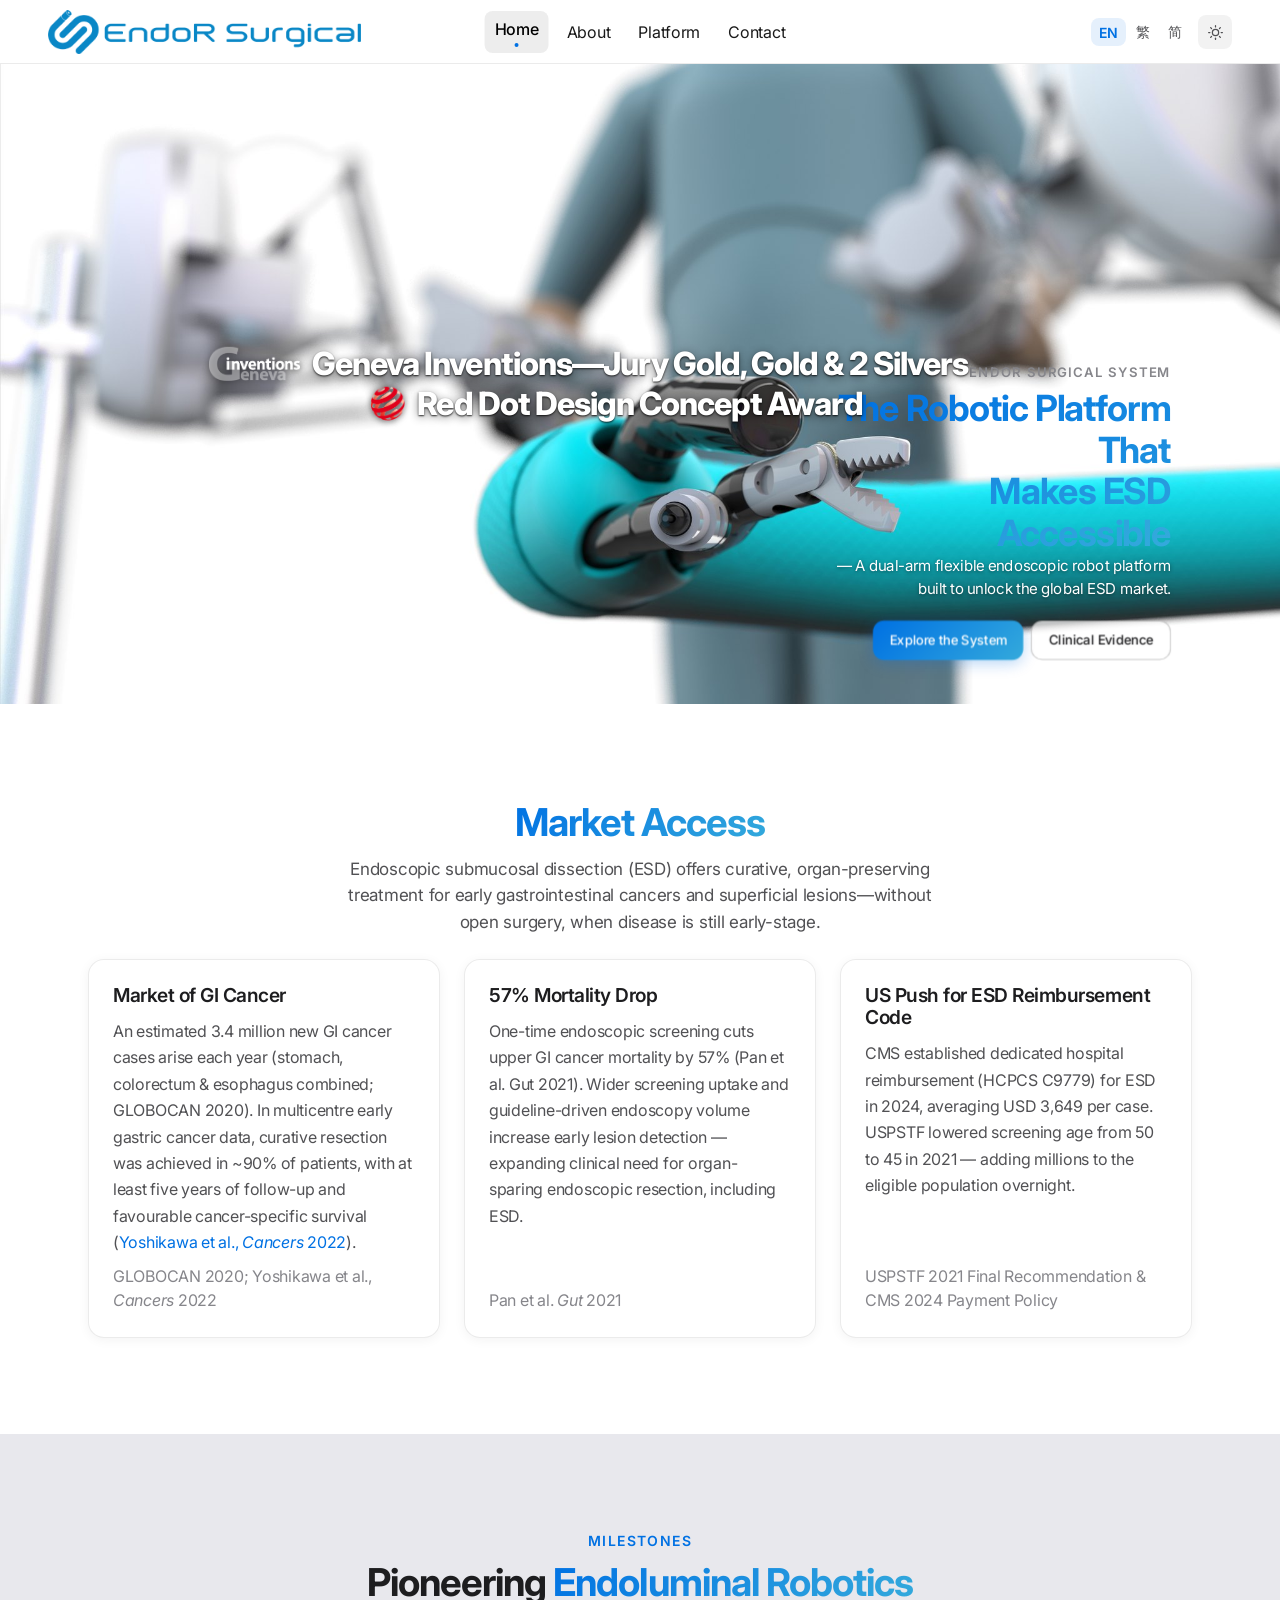
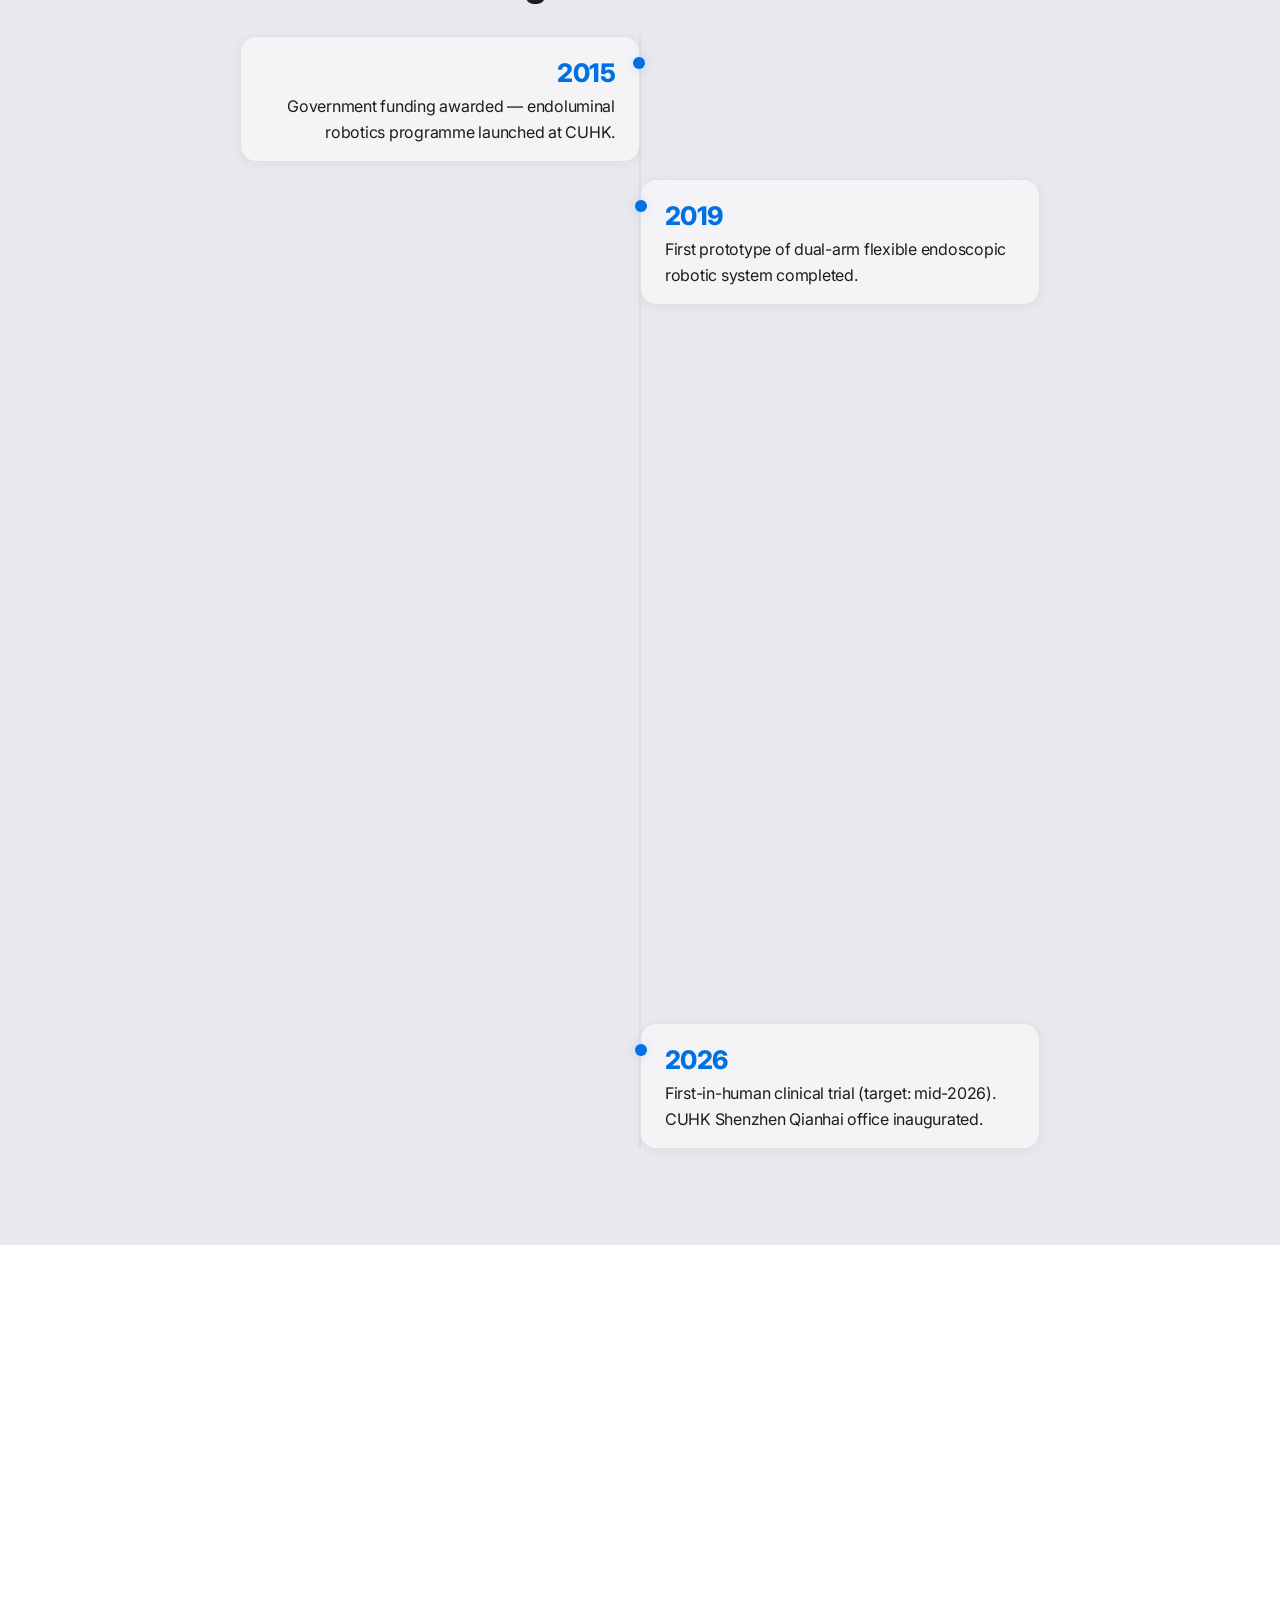
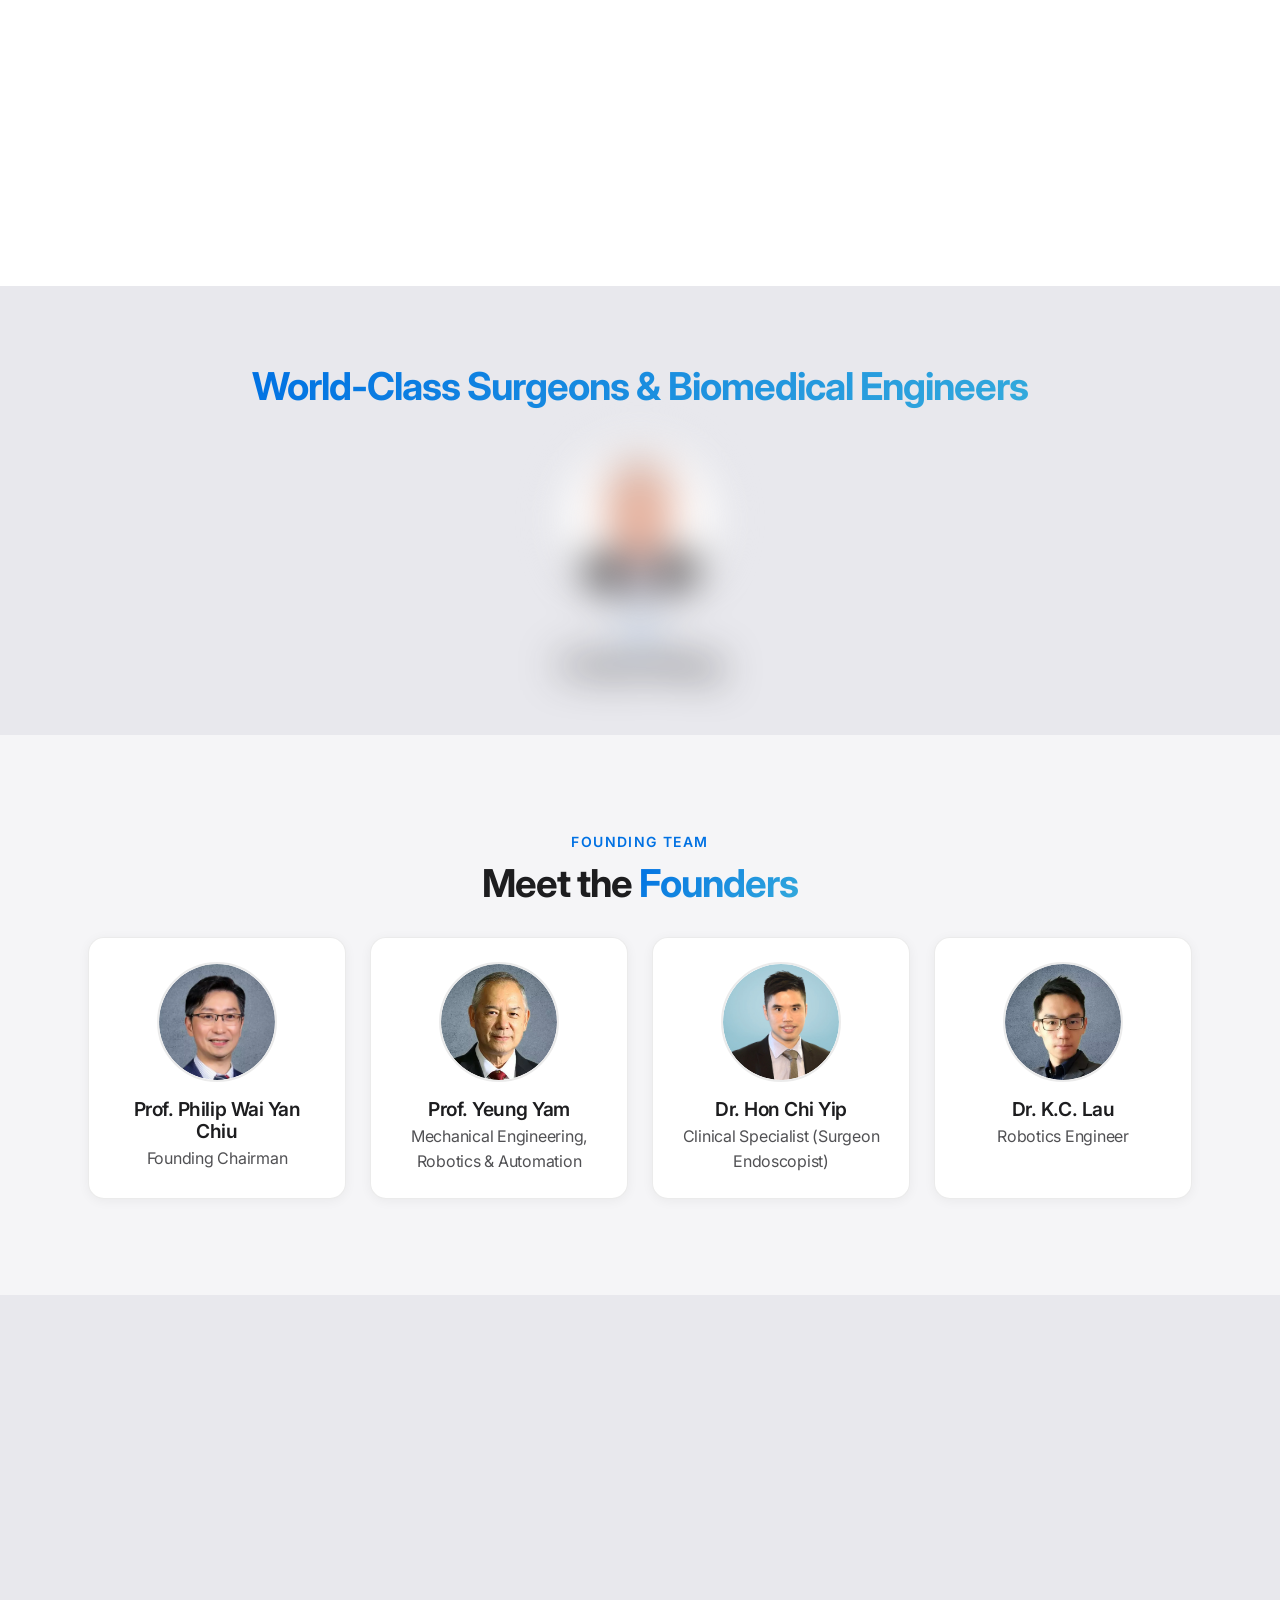
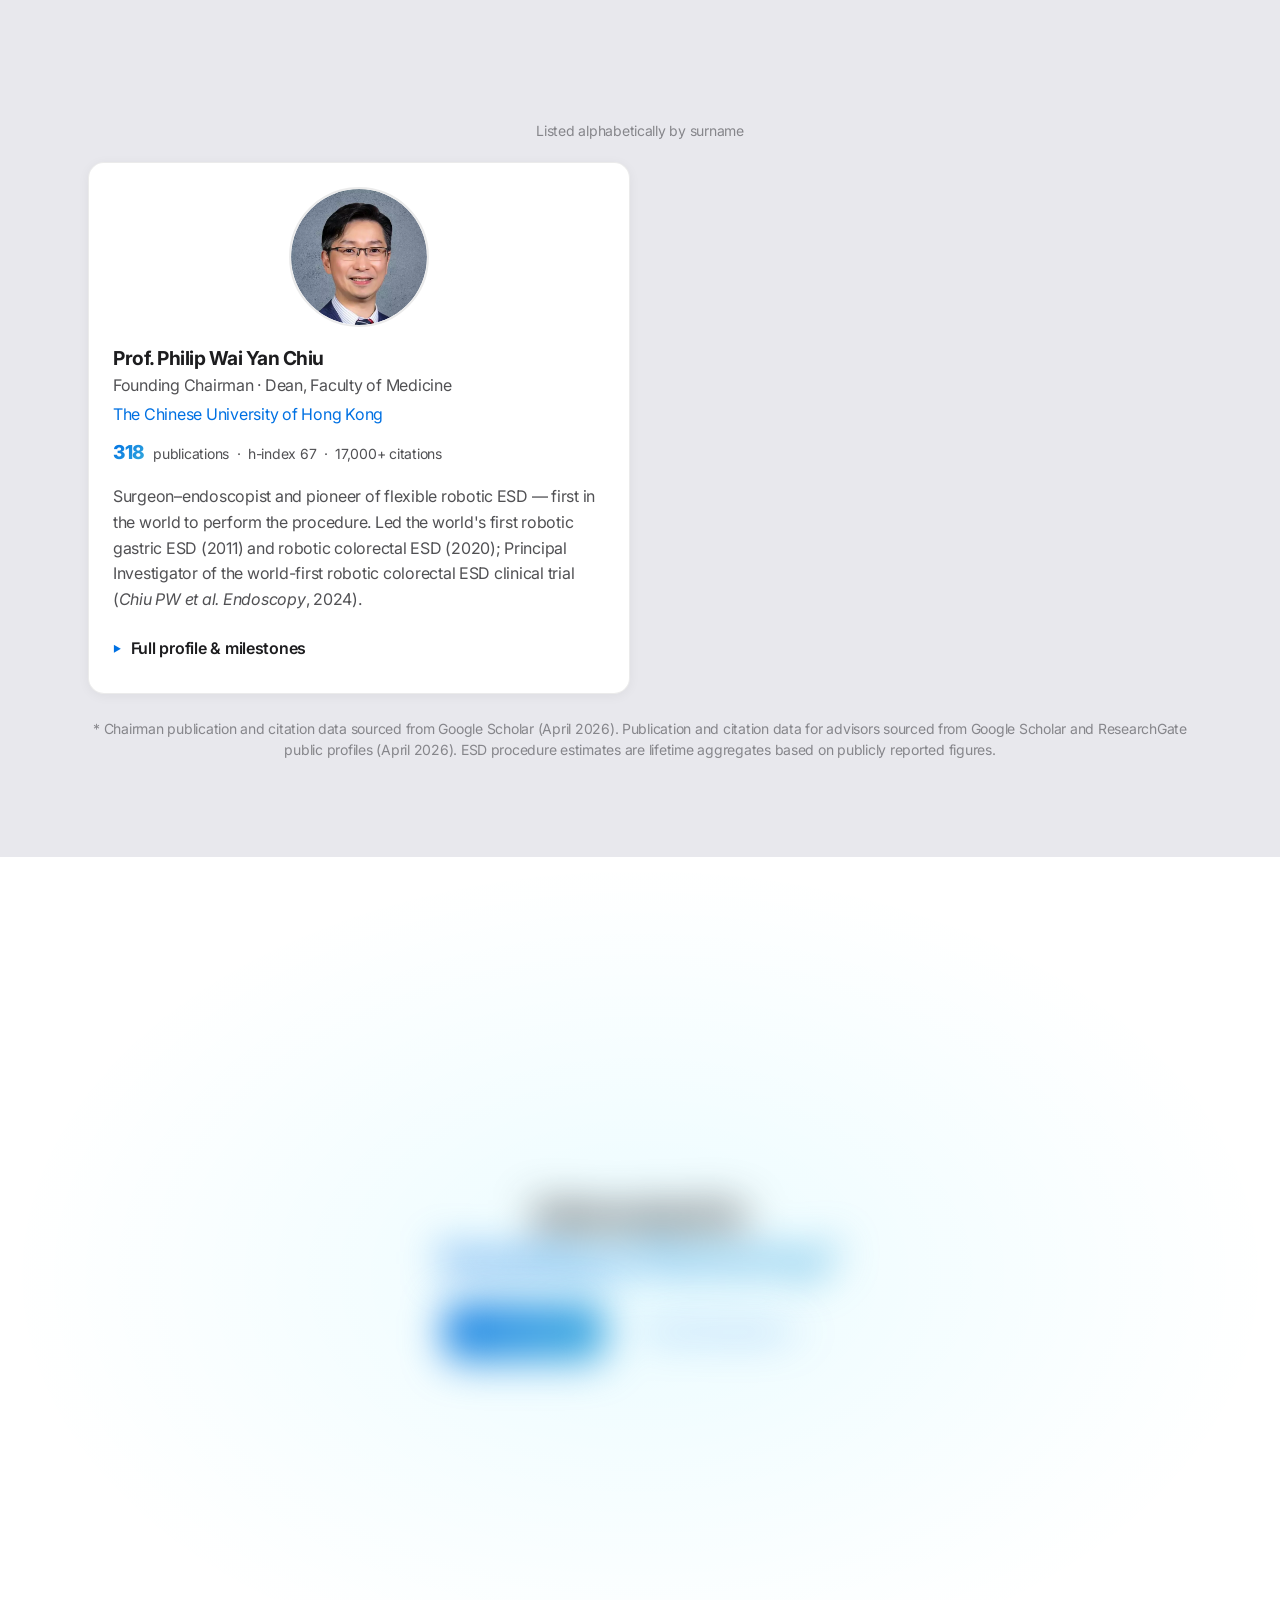
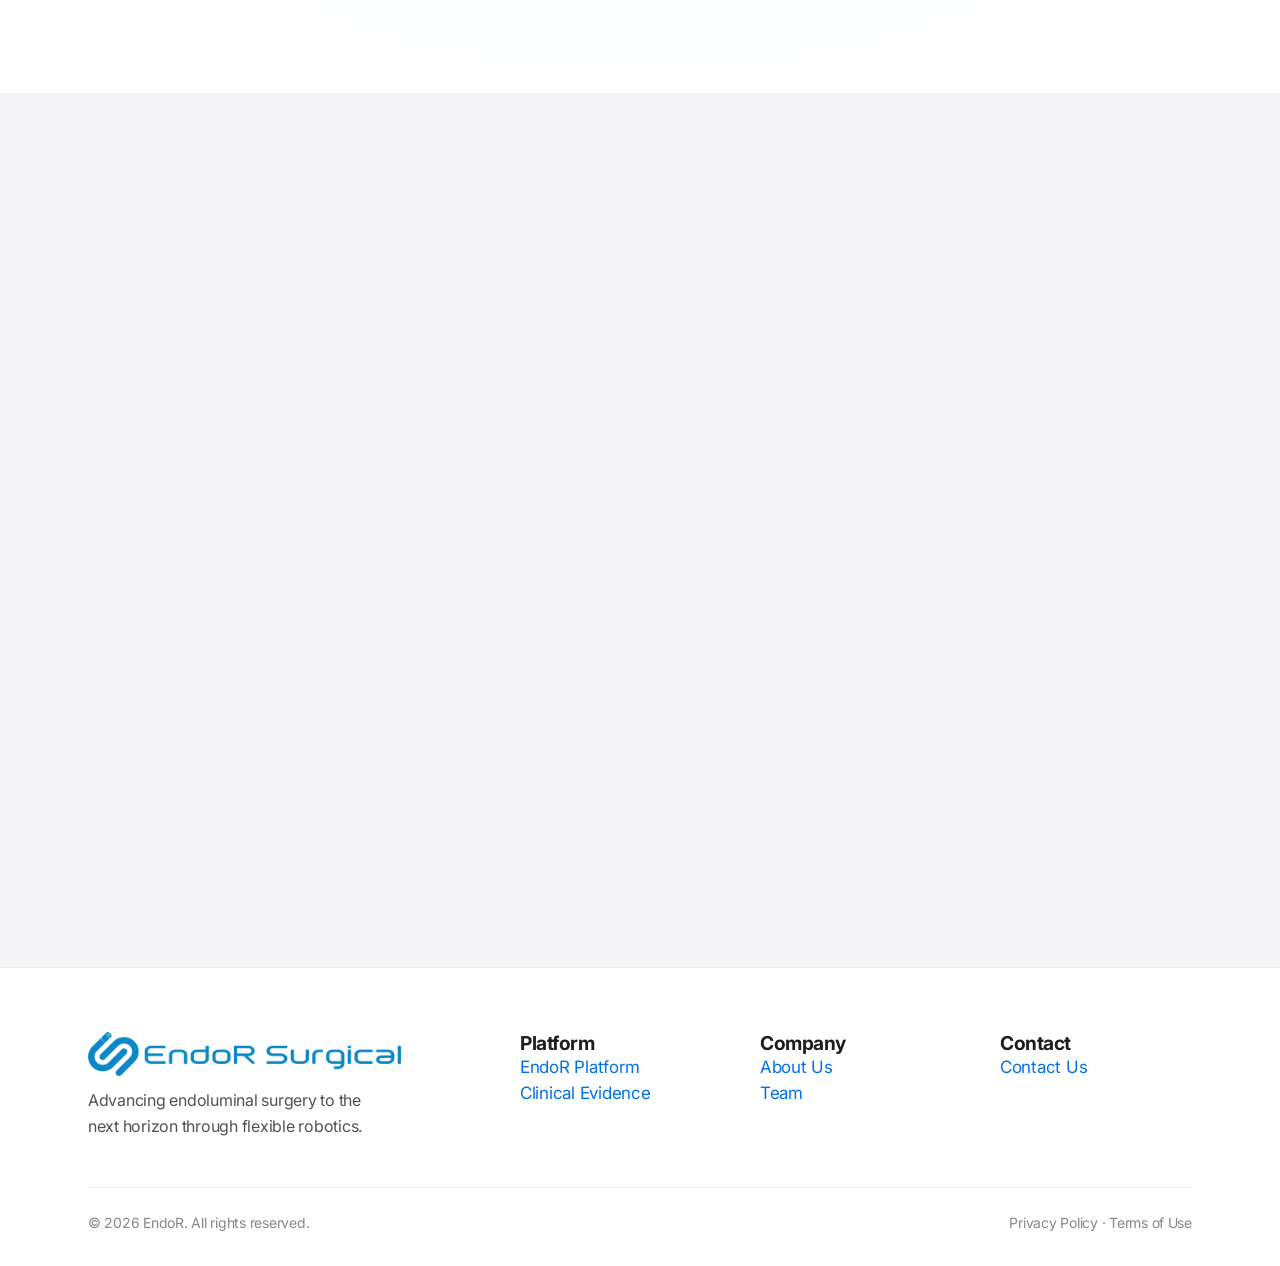
==== commit db803e8c: "update: replace hero image in index.html with new transport system photo and alt text; increment sty" ====
--- a/index.html
+++ b/index.html
@@ -8,7 +8,7 @@
   <link rel="preconnect" href="https://fonts.googleapis.com">
   <link rel="preconnect" href="https://fonts.gstatic.com" crossorigin>
   <link rel="stylesheet" href="https://fonts.googleapis.com/css2?family=Inter:wght@300;400;500;600;700;800;900&family=Noto+Sans+TC:wght@300;400;500;700&family=Noto+Sans+SC:wght@300;400;500;700&display=swap">
-  <link rel="stylesheet" href="css/style.css?v=26">
+  <link rel="stylesheet" href="css/style.css?v=33">
   <link rel="stylesheet" href="css/animations.css?v=3">
 </head>
 <body>
@@ -53,16 +53,15 @@
   <section class="hero hero--photo hero--intro" id="hero">
     <!-- Full photo -->
     <div class="hero__photo-wrap">
-      <img src="pictures/图片_20260430165044_525_6.jpg" 
-           srcset="pictures/图片_20260430165044_525_6.jpg 903w"
-           sizes="(max-width: 903px) 100vw,
-                  903px"
-           alt="EndoR Surgical System — robotic endoscopy setup" 
+      <img src="pictures/transport-system-multichannel.jpg"
+           srcset="pictures/transport-system-multichannel.jpg 2048w"
+           sizes="100vw"
+           alt="EndoR integrated platform in clinical use — multi-channel transport system with robotic instrument arms"
+           data-i18n-alt="services.prod.imgAlt"
            class="hero__photo-img"
            loading="eager"
-           width="903" height="682">
-      <!-- Gradient vignette bottom-right for text readability -->
-      <div class="hero__photo-vignette" aria-hidden="true"></div>
+           width="2048" height="1152"
+           decoding="async">
       <div class="hero__awards-center" aria-label="Awards">
         <h2 class="hero__award-headline">
           <a href="https://www.inventions-geneva.ch/en/home-en/" class="hero__award-link" target="_blank" rel="noopener noreferrer">
--- a/css/style.css
+++ b/css/style.css
@@ -540,7 +540,7 @@
   width: 100%;
   aspect-ratio: 2 / 1;
   overflow: hidden;
-  /* Ensure the vignette / caption can overlay absolutely */
+  /* Ensure caption can overlay absolutely */
   display: block;
 }
 
@@ -550,21 +550,6 @@
   object-fit: cover;
   object-position: top center;
   display: block;
-}
-
-/* Vignette: centre readout for awards + darker bottom-right for caption */
-.hero__photo-vignette {
-  position: absolute;
-  inset: 0;
-  background:
-    radial-gradient(ellipse 75% 55% at 50% 48%, rgba(6, 10, 22, 0.62) 0%, transparent 72%),
-    linear-gradient(
-      135deg,
-      transparent 25%,
-      rgba(6, 10, 22, 0.45) 60%,
-      rgba(6, 10, 22, 0.85) 100%
-    );
-  pointer-events: none;
 }
 
 /* Awards — centred on hero image */
@@ -596,7 +581,7 @@
 .hero__photo-brand {
   font-size: var(--f-xs);
   font-weight: 600;
-  color: rgba(255,255,255,0.55);
+  color: var(--txt-3);
   letter-spacing: 0.1em;
   text-transform: uppercase;
   margin-bottom: var(--s8);
@@ -605,18 +590,16 @@
 .hero__photo-title {
   font-size: clamp(1.55rem, 3vw, 2.65rem);
   font-weight: 700;
-  color: #fff;
   line-height: 1.15;
   letter-spacing: -0.02em;
-  text-shadow: 0 2px 16px rgba(0,0,0,0.4);
   margin-bottom: var(--s14);
 }
 
 .hero__photo-sub {
   font-size: var(--f-sm);
-  color: rgba(255,255,255,0.78);
+  color: #fff;
   line-height: 1.6;
-  text-shadow: 0 1px 8px rgba(0,0,0,0.35);
+  text-shadow: 0 1px 4px rgba(0, 0, 0, 0.5);
   margin-bottom: var(--s20);
 }
 
@@ -629,7 +612,9 @@
   line-height: 1.2;
   letter-spacing: -0.03em;
   color: #fff;
-  text-shadow: 0 2px 20px rgba(0, 0, 0, 0.55);
+  text-shadow:
+    0 1px 2px rgba(0, 0, 0, 0.8),
+    0 2px 10px rgba(0, 0, 0, 0.45);
   margin: 0 0 var(--s14);
 }
 
@@ -659,7 +644,7 @@
   max-height: var(--hero-award-logo-h);
   object-fit: contain;
   object-position: center;
-  filter: drop-shadow(0 2px 14px rgba(0, 0, 0, 0.5));
+  filter: drop-shadow(0 1px 3px rgba(0, 0, 0, 0.65));
 }
 .hero__award-logo--geneva {
   max-width: clamp(4.25rem, 15vw, 6rem);
@@ -677,7 +662,7 @@
 }
 .hero__award-link:hover {
   color: #fff;
-  opacity: 0.92;
+  opacity: 0.9;
 }
 .hero__award-link:hover .hero__award-text {
   text-decoration: underline;
@@ -699,6 +684,51 @@
 .hero__photo-cta .btn {
   padding: 9px 18px;
   font-size: 14px;
+}
+
+.hero__photo-cta .btn--ghost-white {
+  background: rgba(255, 255, 255, 0.72);
+  color: var(--txt);
+  border: 1.5px solid rgba(0, 0, 0, 0.22);
+  backdrop-filter: blur(8px);
+}
+
+.hero__photo-cta .btn--ghost-white:hover {
+  background: rgba(255, 255, 255, 0.92);
+  color: var(--txt);
+  border-color: rgba(0, 0, 0, 0.35);
+}
+
+/* Photo hero — overlay colours fixed (image bg doesn't follow theme) */
+.hero--photo .text-gradient {
+  background: linear-gradient(135deg, #0071e3, #34aadc);
+  -webkit-background-clip: text;
+  -webkit-text-fill-color: transparent;
+  background-clip: text;
+}
+
+.hero--photo .hero__photo-brand {
+  color: #86868b;
+}
+
+.hero--photo .hero__photo-sub {
+  color: #fff;
+}
+
+.hero--photo .hero__awards-center .hero__award-headline,
+.hero--photo .hero__award-link:hover {
+  color: #fff;
+}
+
+.hero--photo .hero__photo-cta .btn--ghost-white,
+.hero--photo .hero__photo-cta .btn--ghost-white:hover {
+  color: #1d1d1f;
+}
+
+.hero--photo .hero__photo-cta .btn--primary,
+.hero--photo .hero__photo-cta .btn--primary:hover {
+  background: linear-gradient(135deg, #0071e3, #34aadc);
+  color: #fff;
 }
 
 /* Page hero (inner pages) */
@@ -1639,18 +1669,12 @@
     display: grid;
     grid-template-rows: 1fr auto;
   }
-  .hero__photo-img,
-  .hero__photo-vignette {
+  .hero__photo-img {
     position: absolute;
     inset: 0;
     width: 100%;
     height: 100%;
-  }
-  .hero__photo-img { z-index: 0; }
-  .hero__photo-vignette {
-    z-index: 1;
-    background:
-      linear-gradient(180deg, rgba(6, 10, 22, 0.72) 0%, rgba(6, 10, 22, 0.35) 42%, rgba(6, 10, 22, 0.82) 100%);
+    z-index: 0;
   }
   .hero__awards-center {
     position: relative;
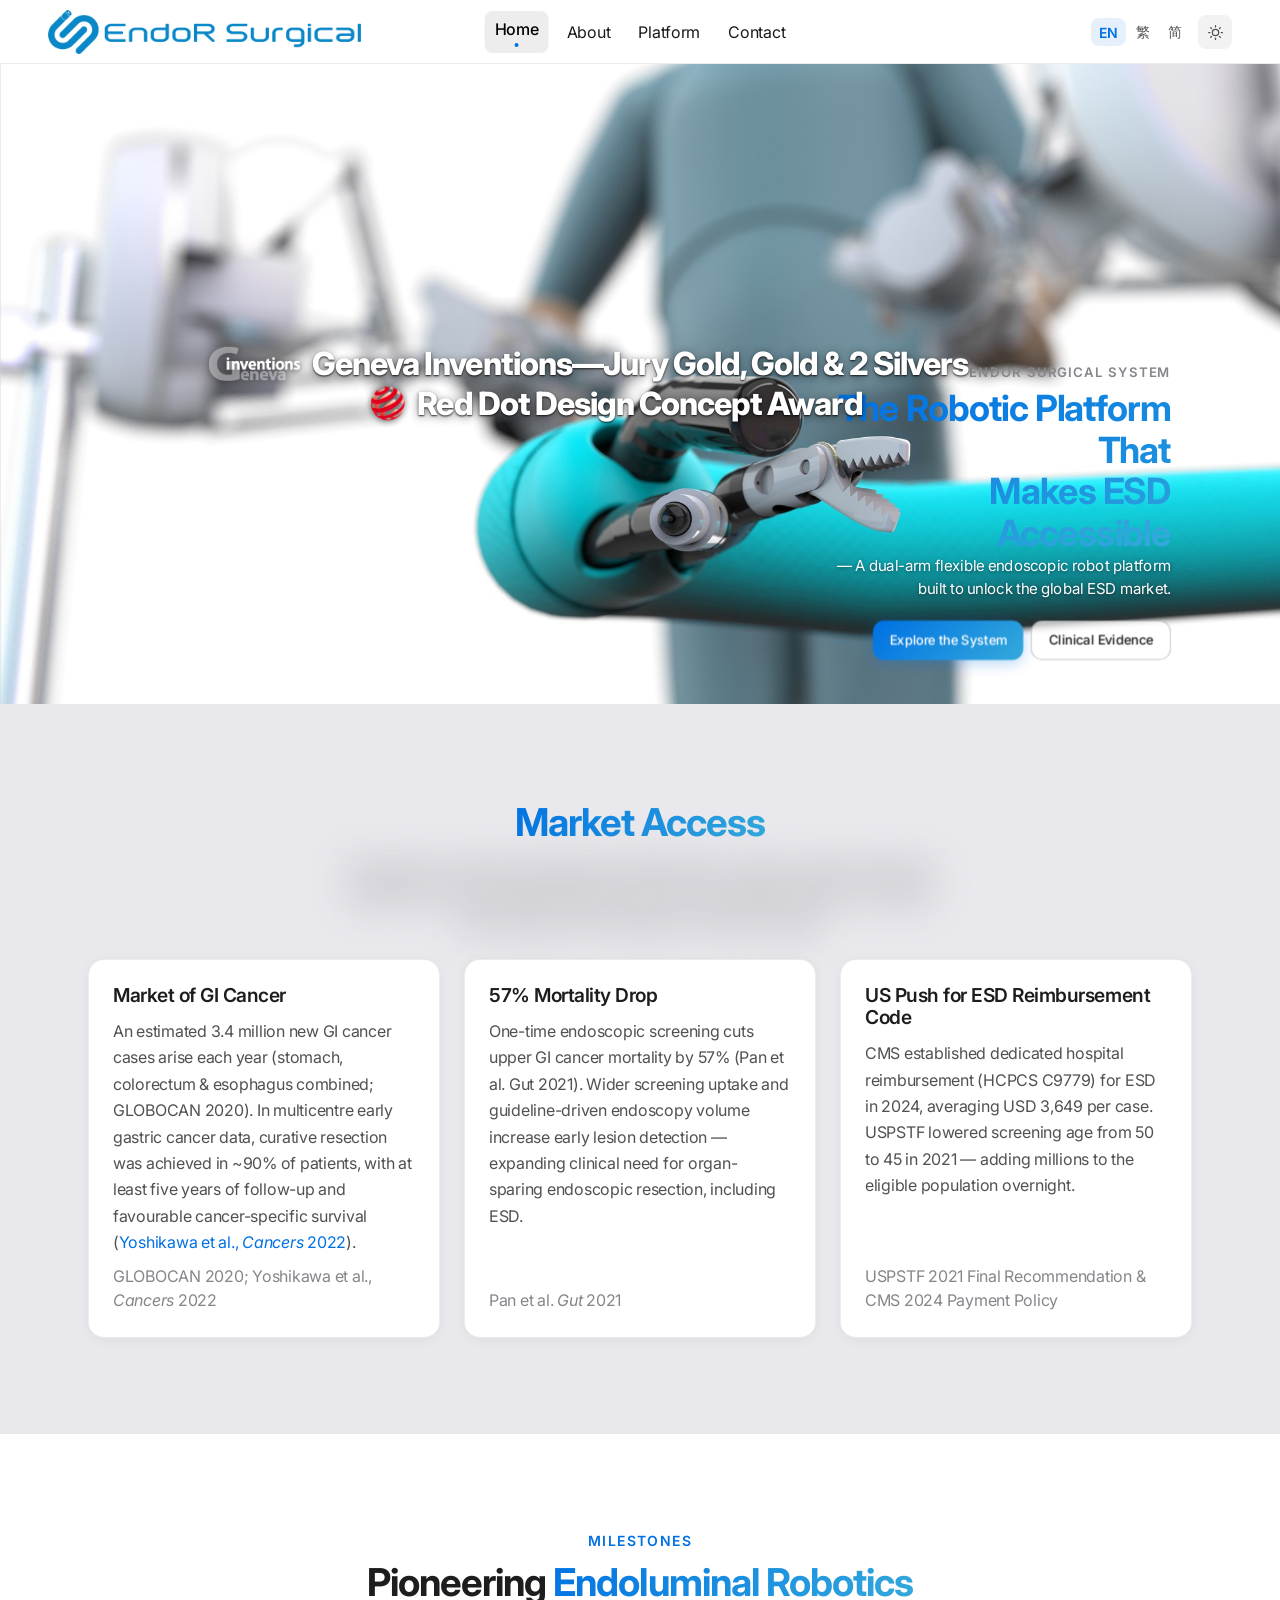
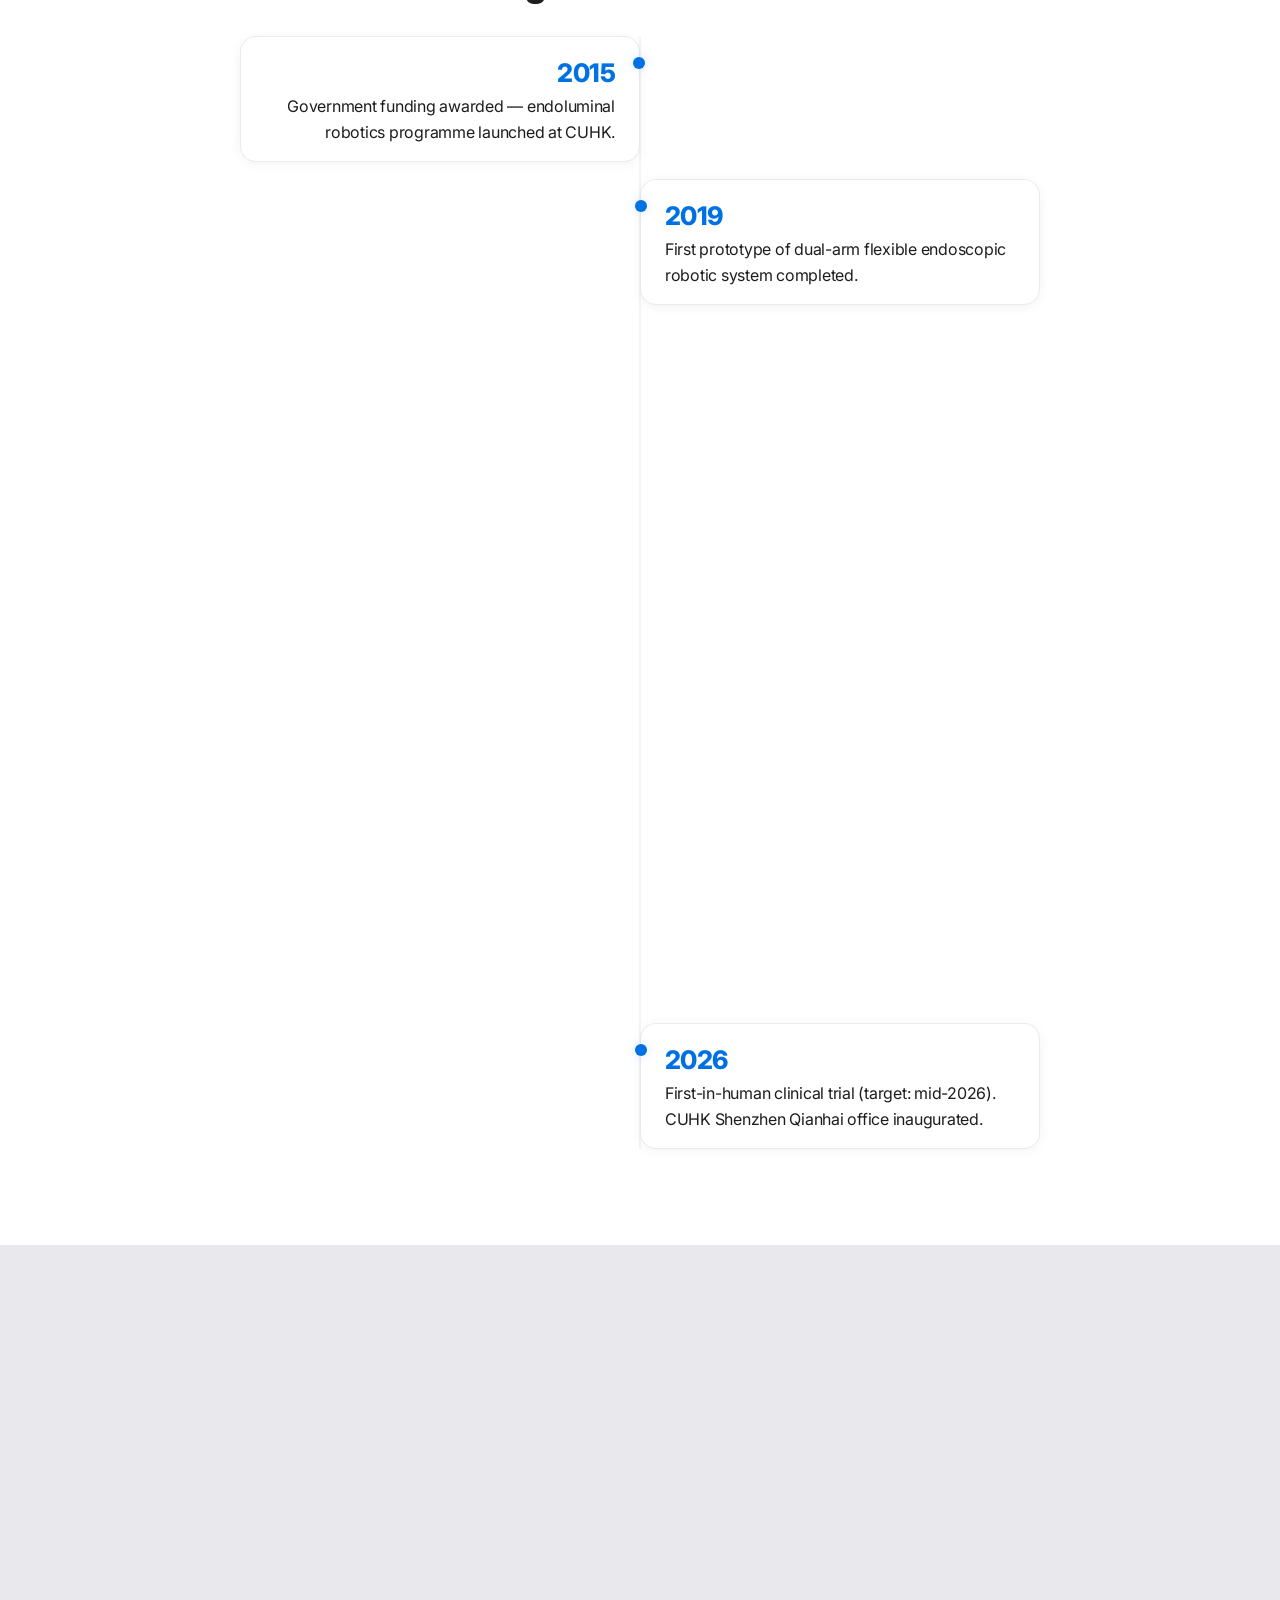
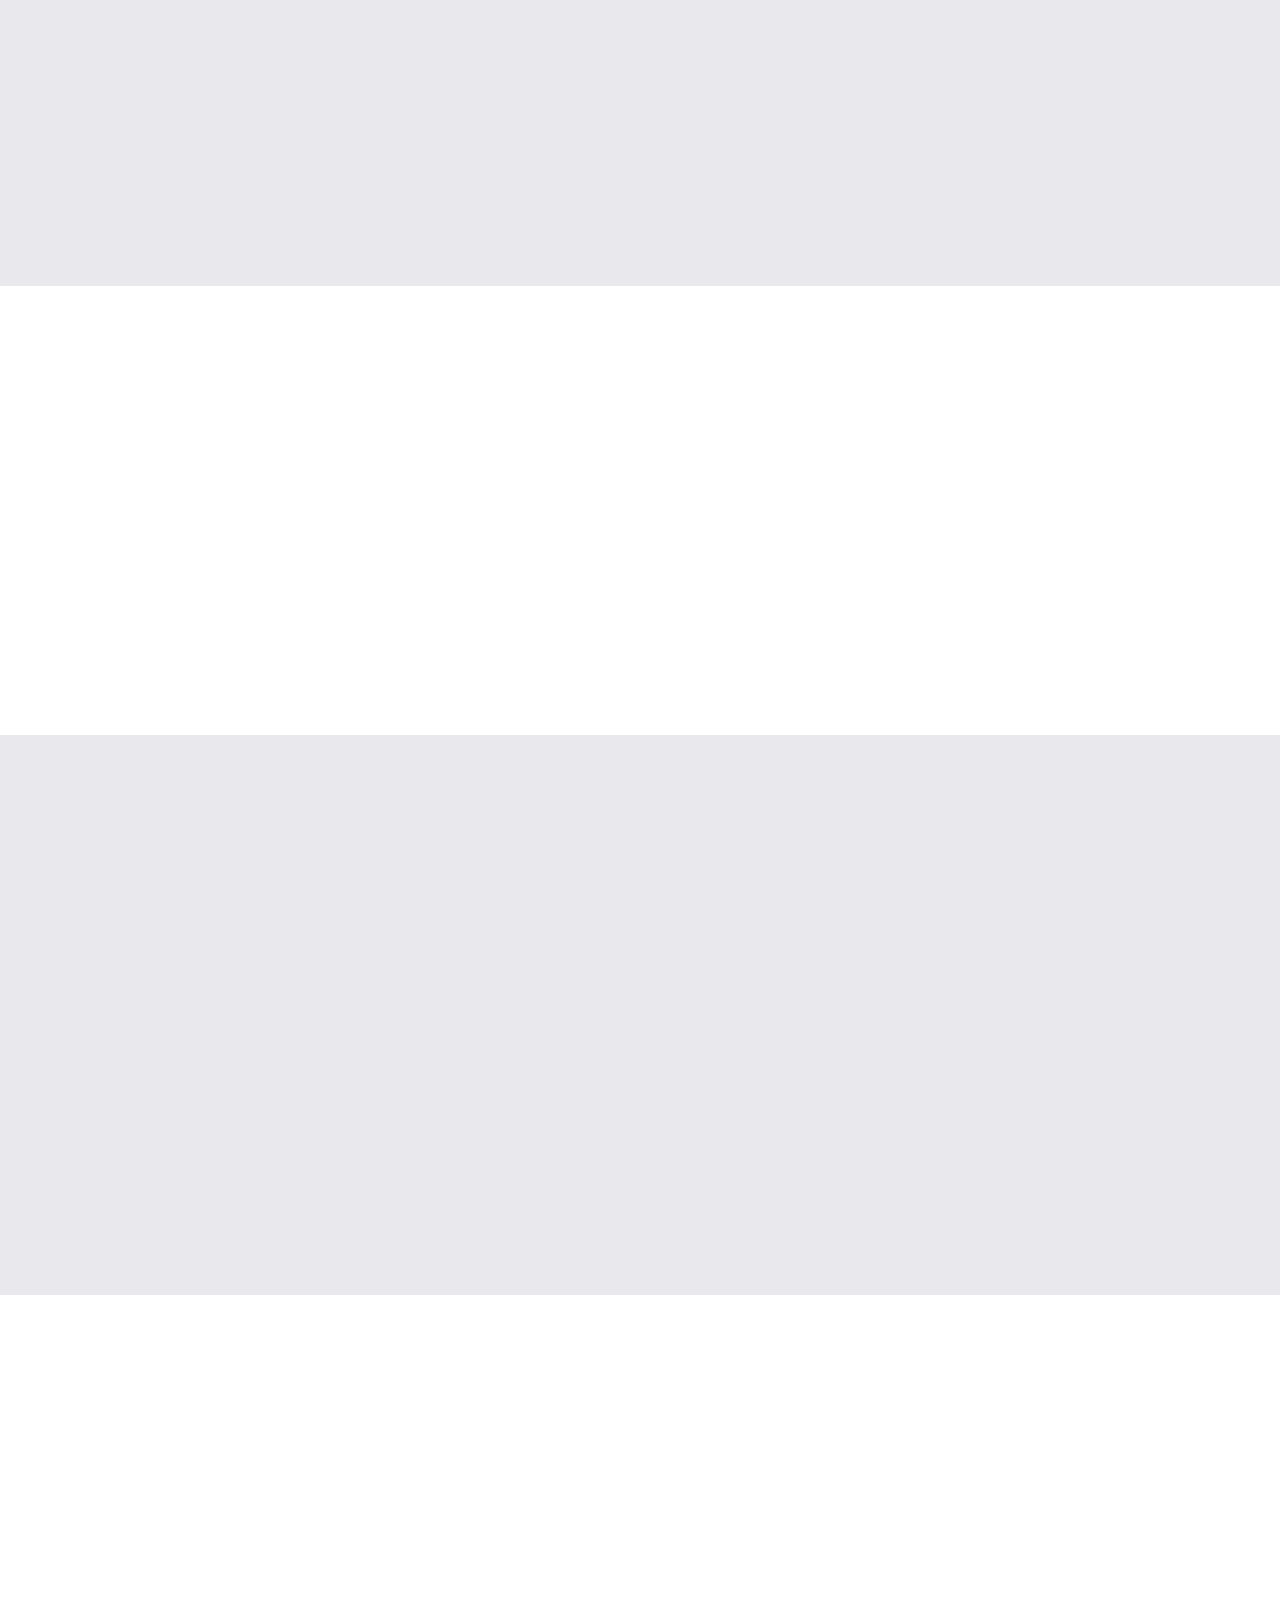
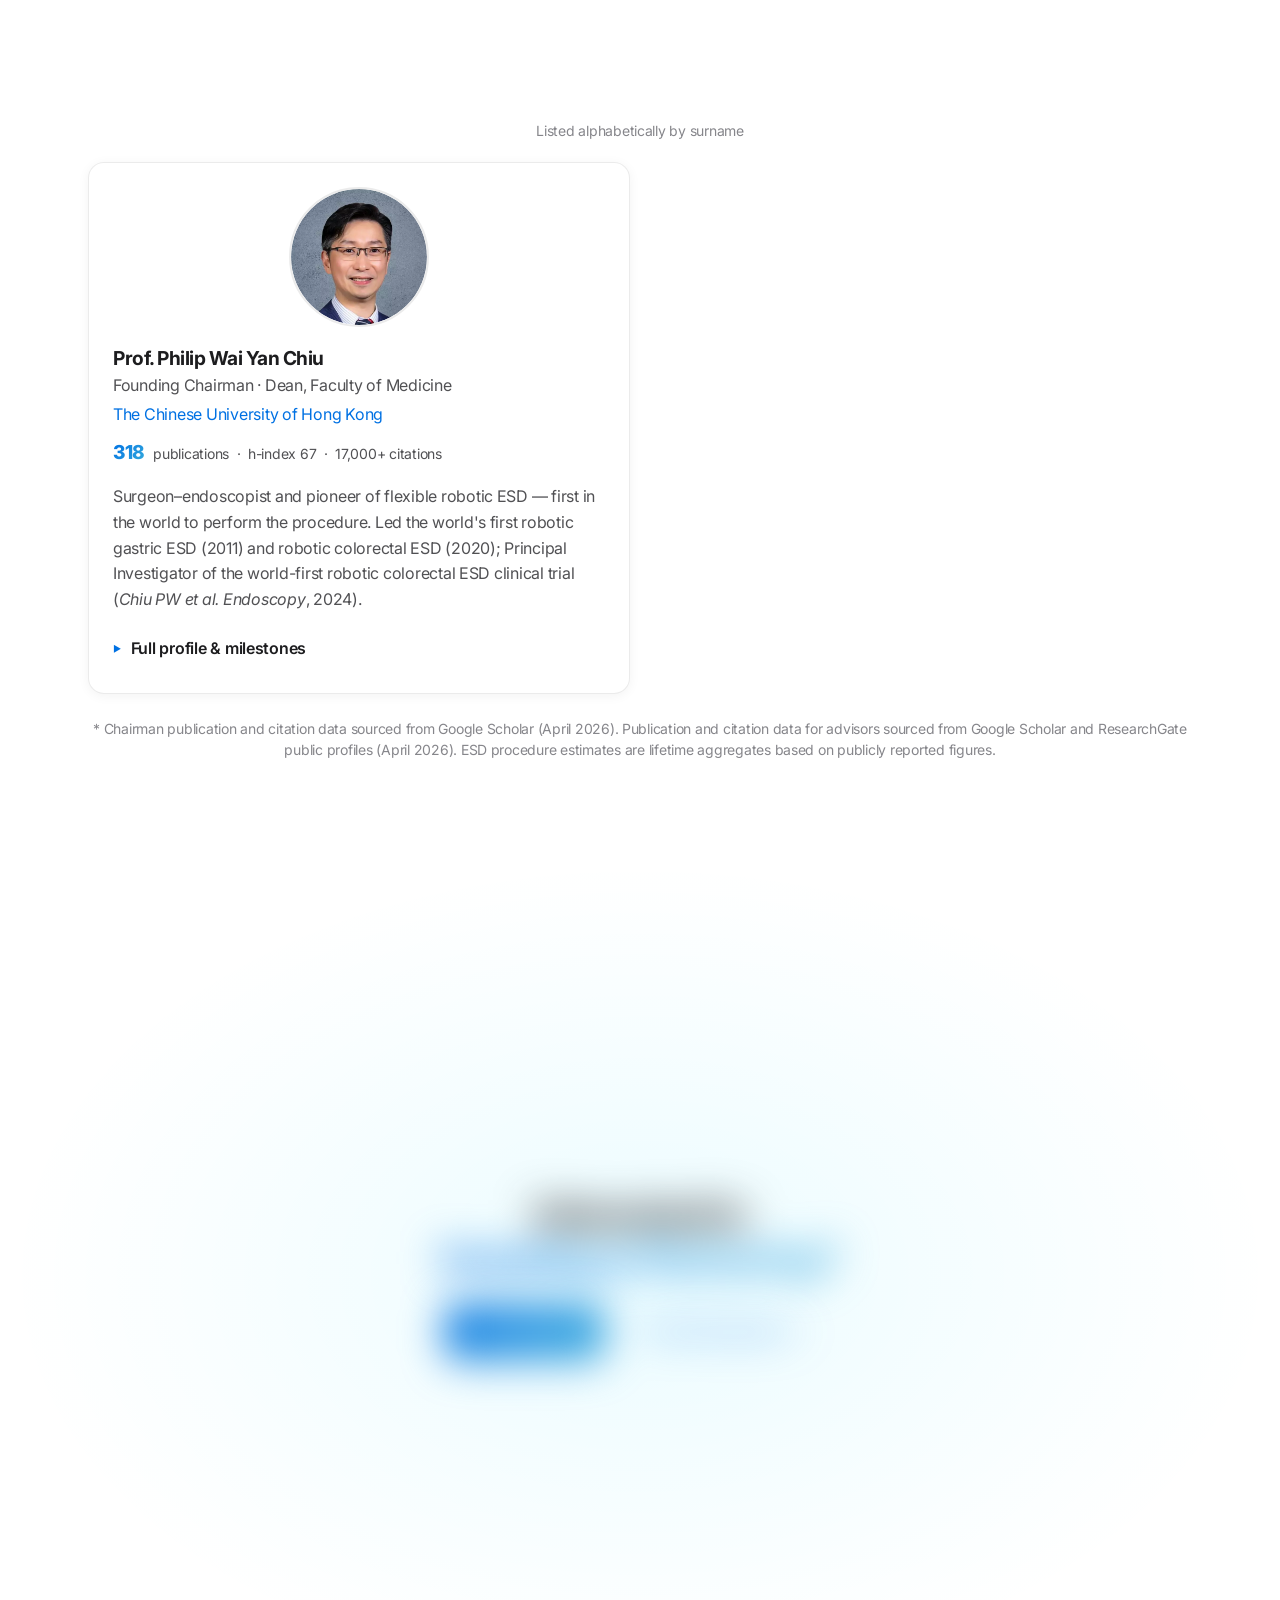
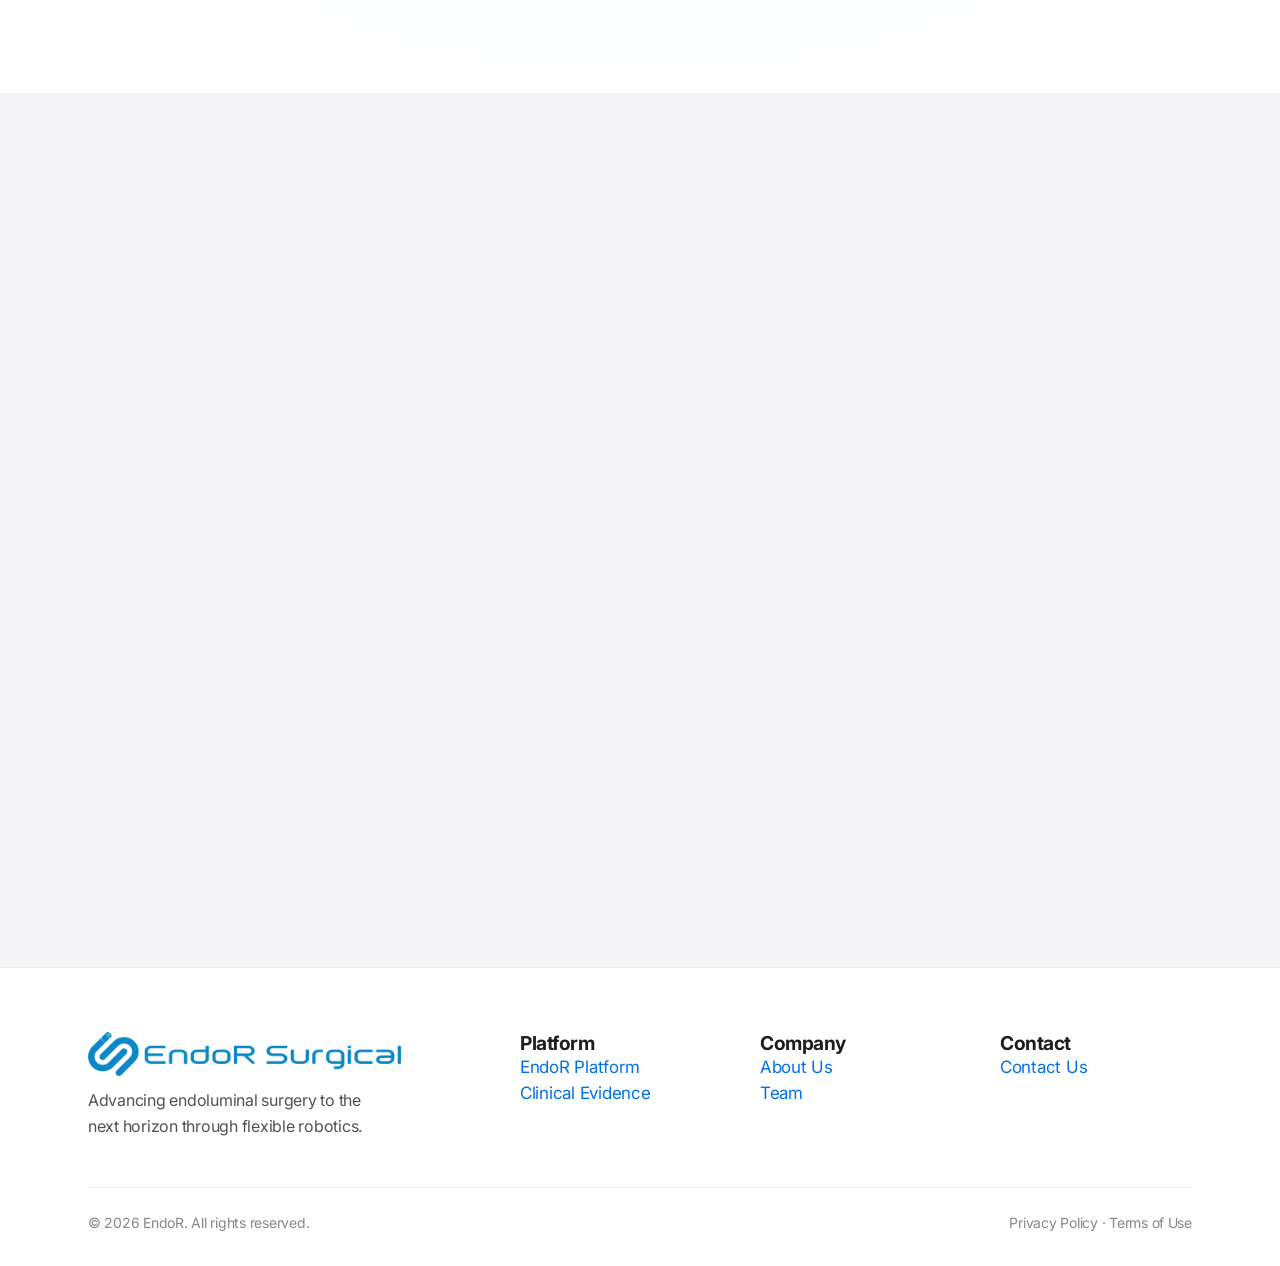
==== commit 7d8f6b2c: "update: modify index.html to include home-page class for body; adjust section backgrounds for improv" ====
--- a/index.html
+++ b/index.html
@@ -8,10 +8,10 @@
   <link rel="preconnect" href="https://fonts.googleapis.com">
   <link rel="preconnect" href="https://fonts.gstatic.com" crossorigin>
   <link rel="stylesheet" href="https://fonts.googleapis.com/css2?family=Inter:wght@300;400;500;600;700;800;900&family=Noto+Sans+TC:wght@300;400;500;700&family=Noto+Sans+SC:wght@300;400;500;700&display=swap">
-  <link rel="stylesheet" href="css/style.css?v=33">
+  <link rel="stylesheet" href="css/style.css?v=34">
   <link rel="stylesheet" href="css/animations.css?v=3">
 </head>
-<body>
+<body class="home-page">
 
   <!-- Navigation -->
   <nav class="nav">
@@ -92,7 +92,7 @@
   </section>
 
   <!-- Milestones -->
-  <section id="market-opportunity" style="background: var(--color-bg-primary);">
+  <section id="market-opportunity">
     <div class="container">
       <div class="text-center" style="margin-bottom: var(--space-2xl);">
         <h2 data-animate="slide-up" data-delay="100" data-i18n="home.mkt.title"><span class="text-gradient">Market Access</span></h2>
@@ -171,7 +171,7 @@
   </section>
 
   <!-- Company Structure -->
-  <section style="background: var(--color-bg-primary);">
+  <section>
 
     <div class="container">
       <div class="text-center" style="margin-bottom: var(--space-2xl);">
@@ -201,7 +201,7 @@
   <!-- Team (from former Team page) — above CTA -->
   <div id="team">
     <!-- CEO — Philip Chiu profile appears under Scientific Advisory Board below -->
-    <section id="ceo-leadership" class="chairman-hero" style="background: var(--color-bg-secondary);">
+    <section id="ceo-leadership" class="chairman-hero">
       <div class="container">
         <div class="text-center" style="margin-bottom: var(--space-3xl);">
           <p class="eyebrow" data-animate="fade-in" data-i18n="team.hero.eyebrow">Our Team</p>
@@ -285,7 +285,7 @@
     </section>
 
     <!-- Advisory Board — normal flow (rich content) -->
-    <section id="advisory" style="background: var(--color-bg-secondary);">
+    <section id="advisory">
       <div class="container">
 
         <div class="text-center" style="margin-bottom: var(--space-3xl);">
--- a/css/style.css
+++ b/css/style.css
@@ -868,6 +868,20 @@
   background: var(--color-bg-secondary);
 }
 
+/* Home page — same odd/even bands (hero photo excluded) */
+.home-page main > section:nth-of-type(odd):not(.hero--photo) {
+  background: var(--color-bg-primary);
+}
+.home-page main > section:nth-of-type(even) {
+  background: var(--color-bg-secondary);
+}
+.home-page #team > section:nth-of-type(odd) {
+  background: var(--color-bg-primary);
+}
+.home-page #team > section:nth-of-type(even) {
+  background: var(--color-bg-secondary);
+}
+
 .about-gba {
   padding: var(--section-py) 0;
 }
@@ -923,11 +937,6 @@
 }
 
 /* ── 11. Timeline — vertical centre-line style ────────── */
-.timeline-section {
-  /* Band alternation: set per page (e.g. index) via inline --color-bg-secondary, or inherits */
-  background: var(--color-bg-secondary);
-}
-
 .timeline {
   position: relative;
   max-width: 800px;
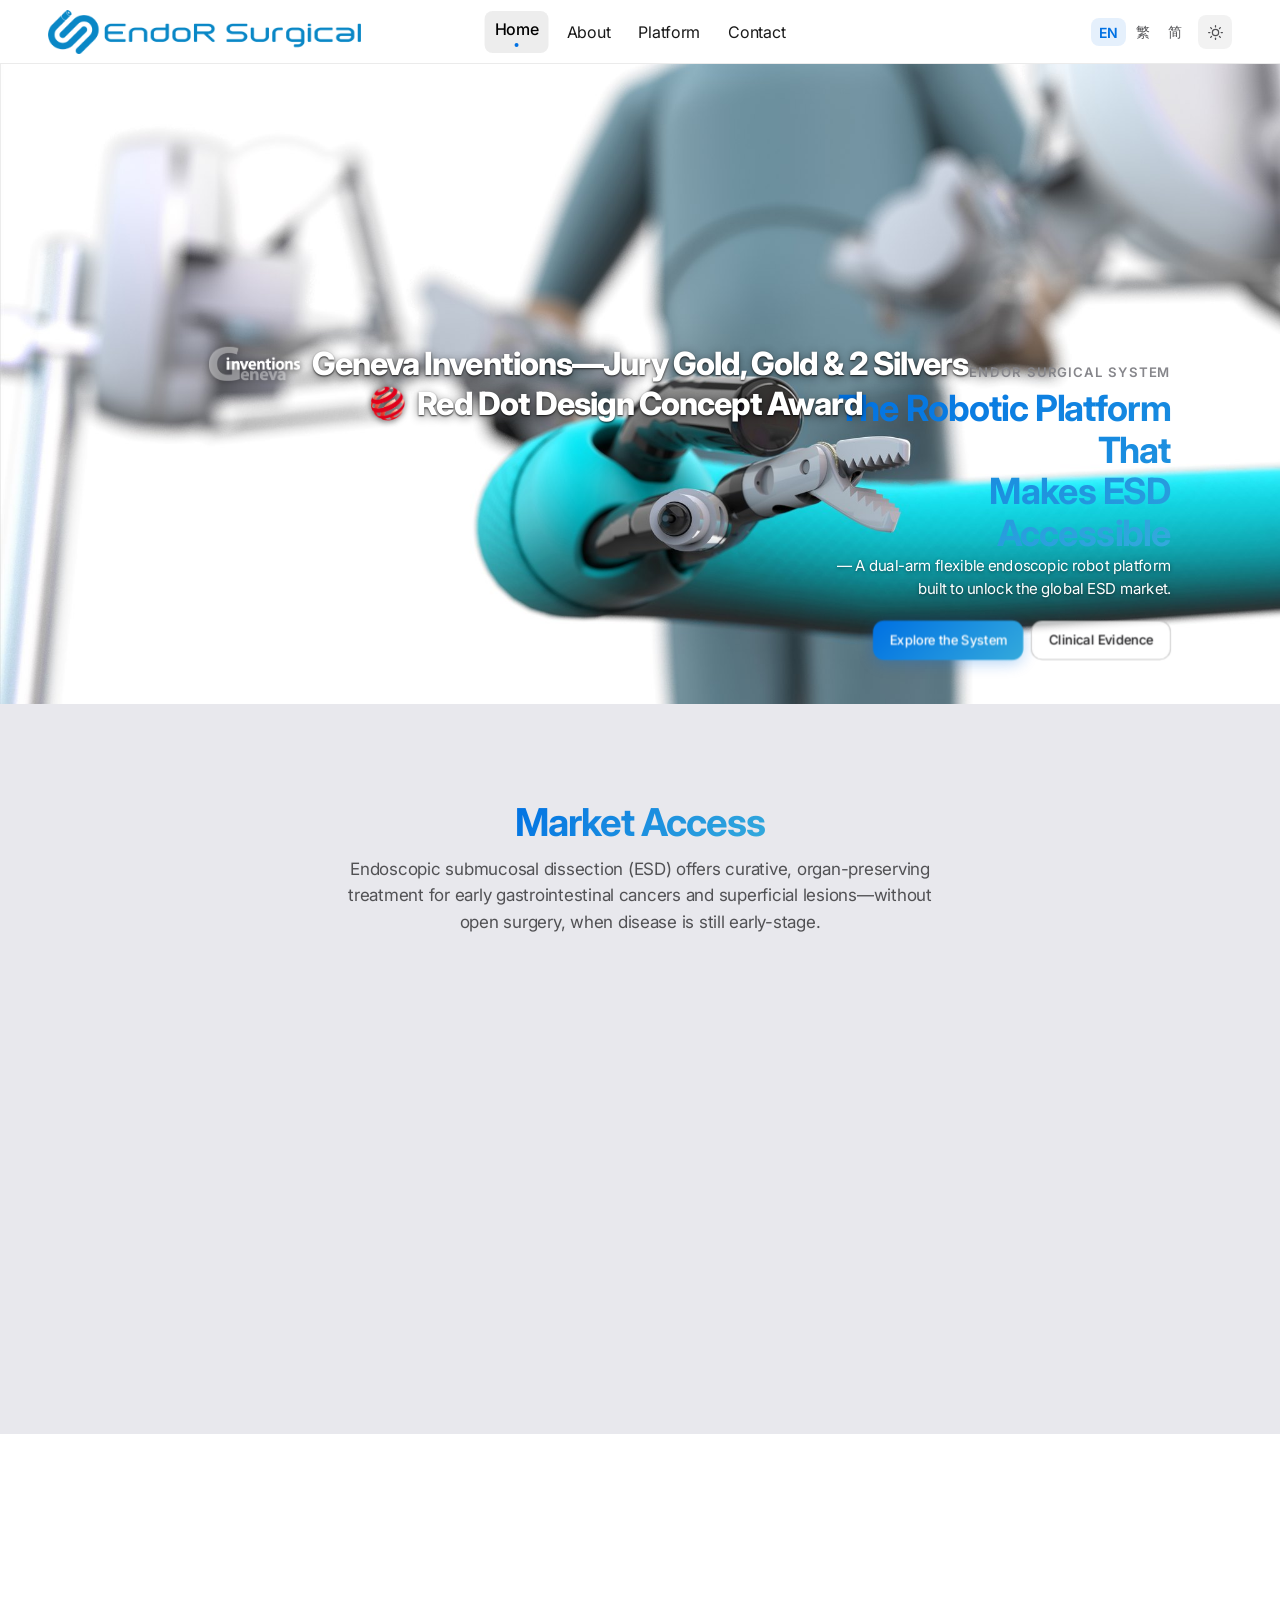
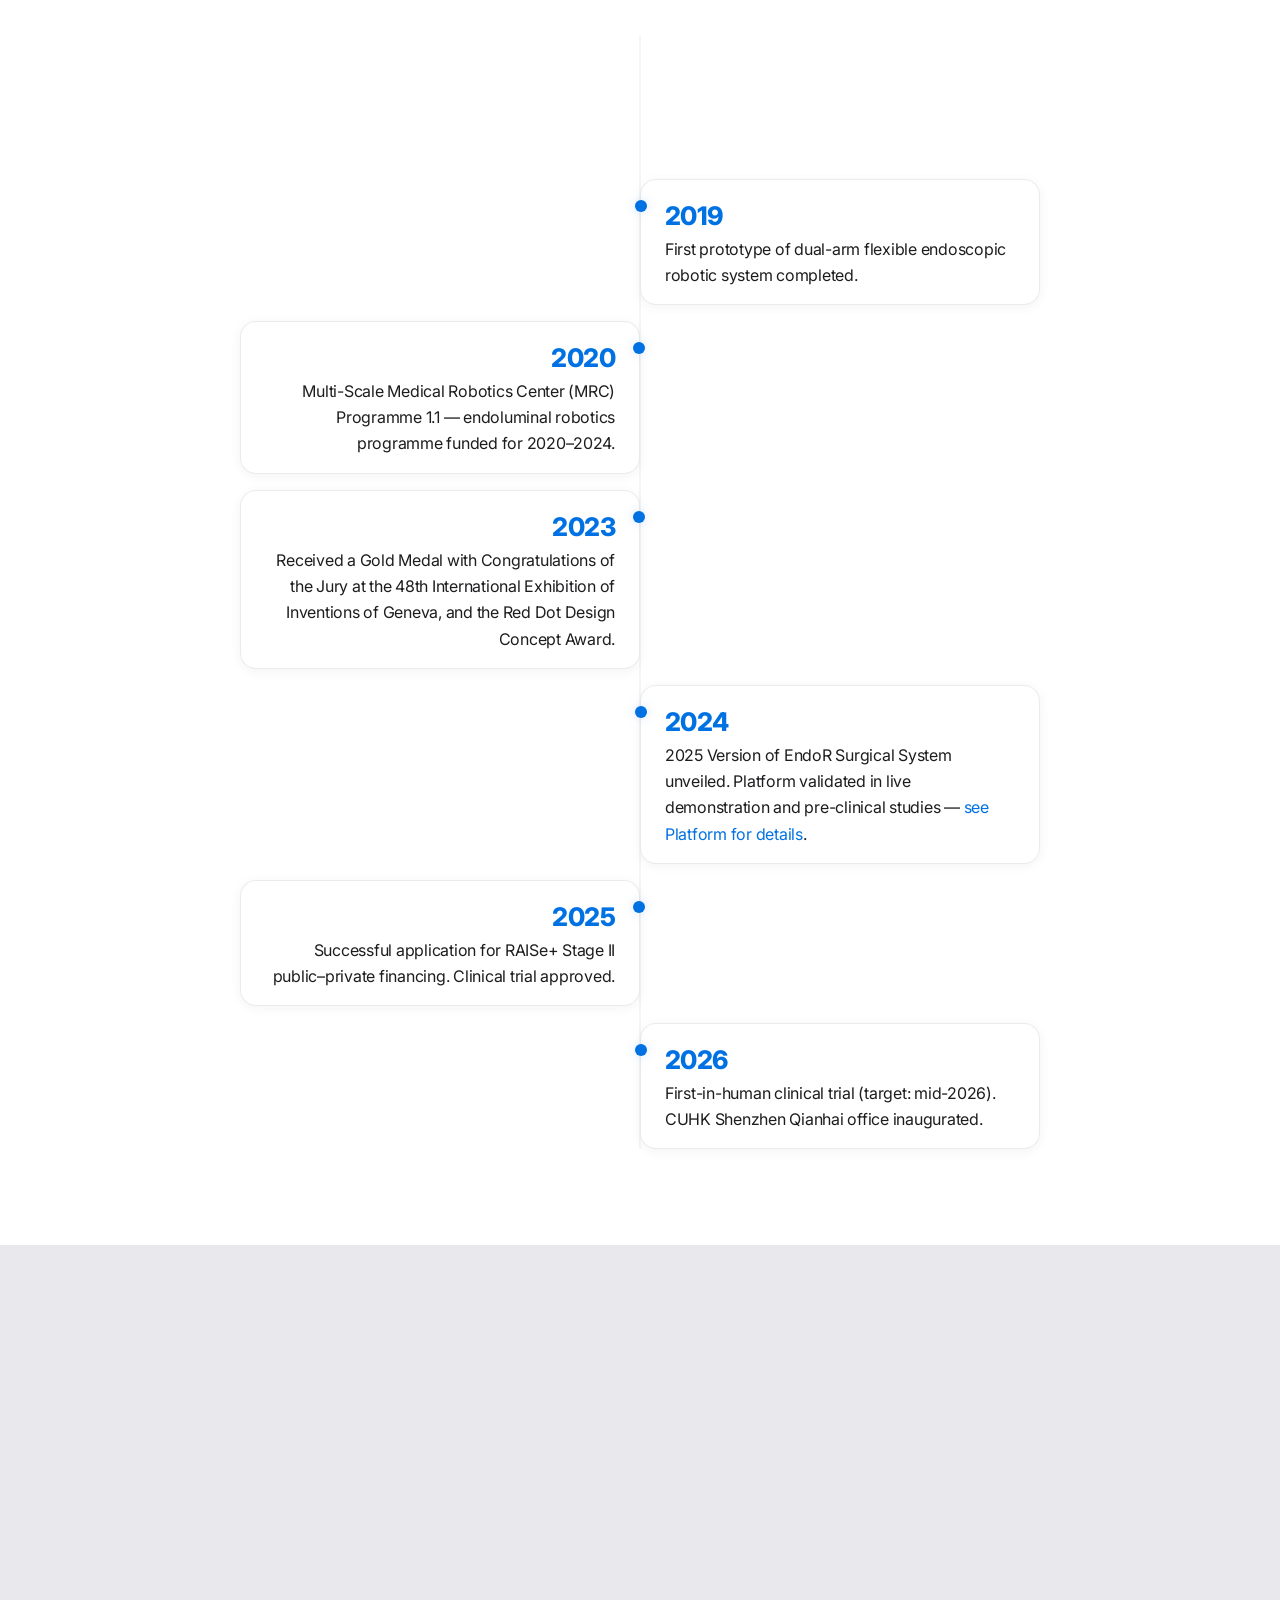
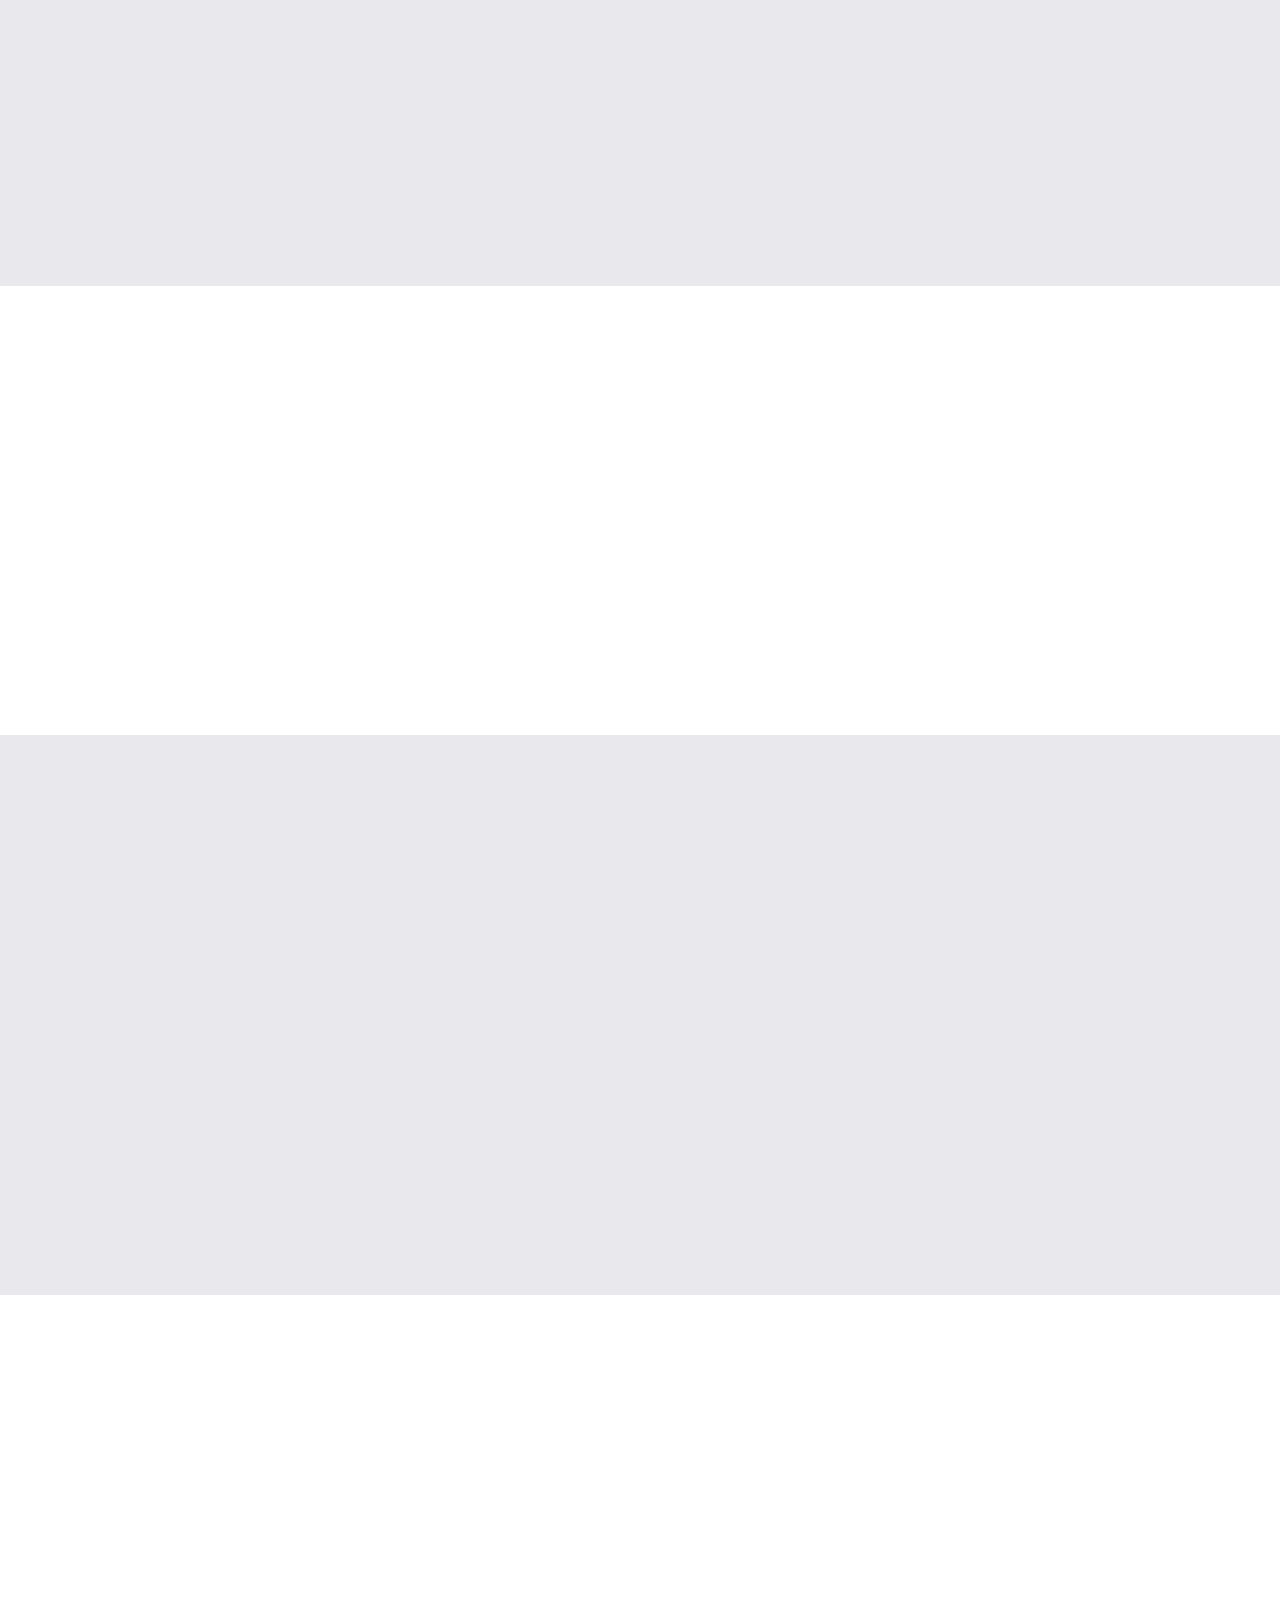
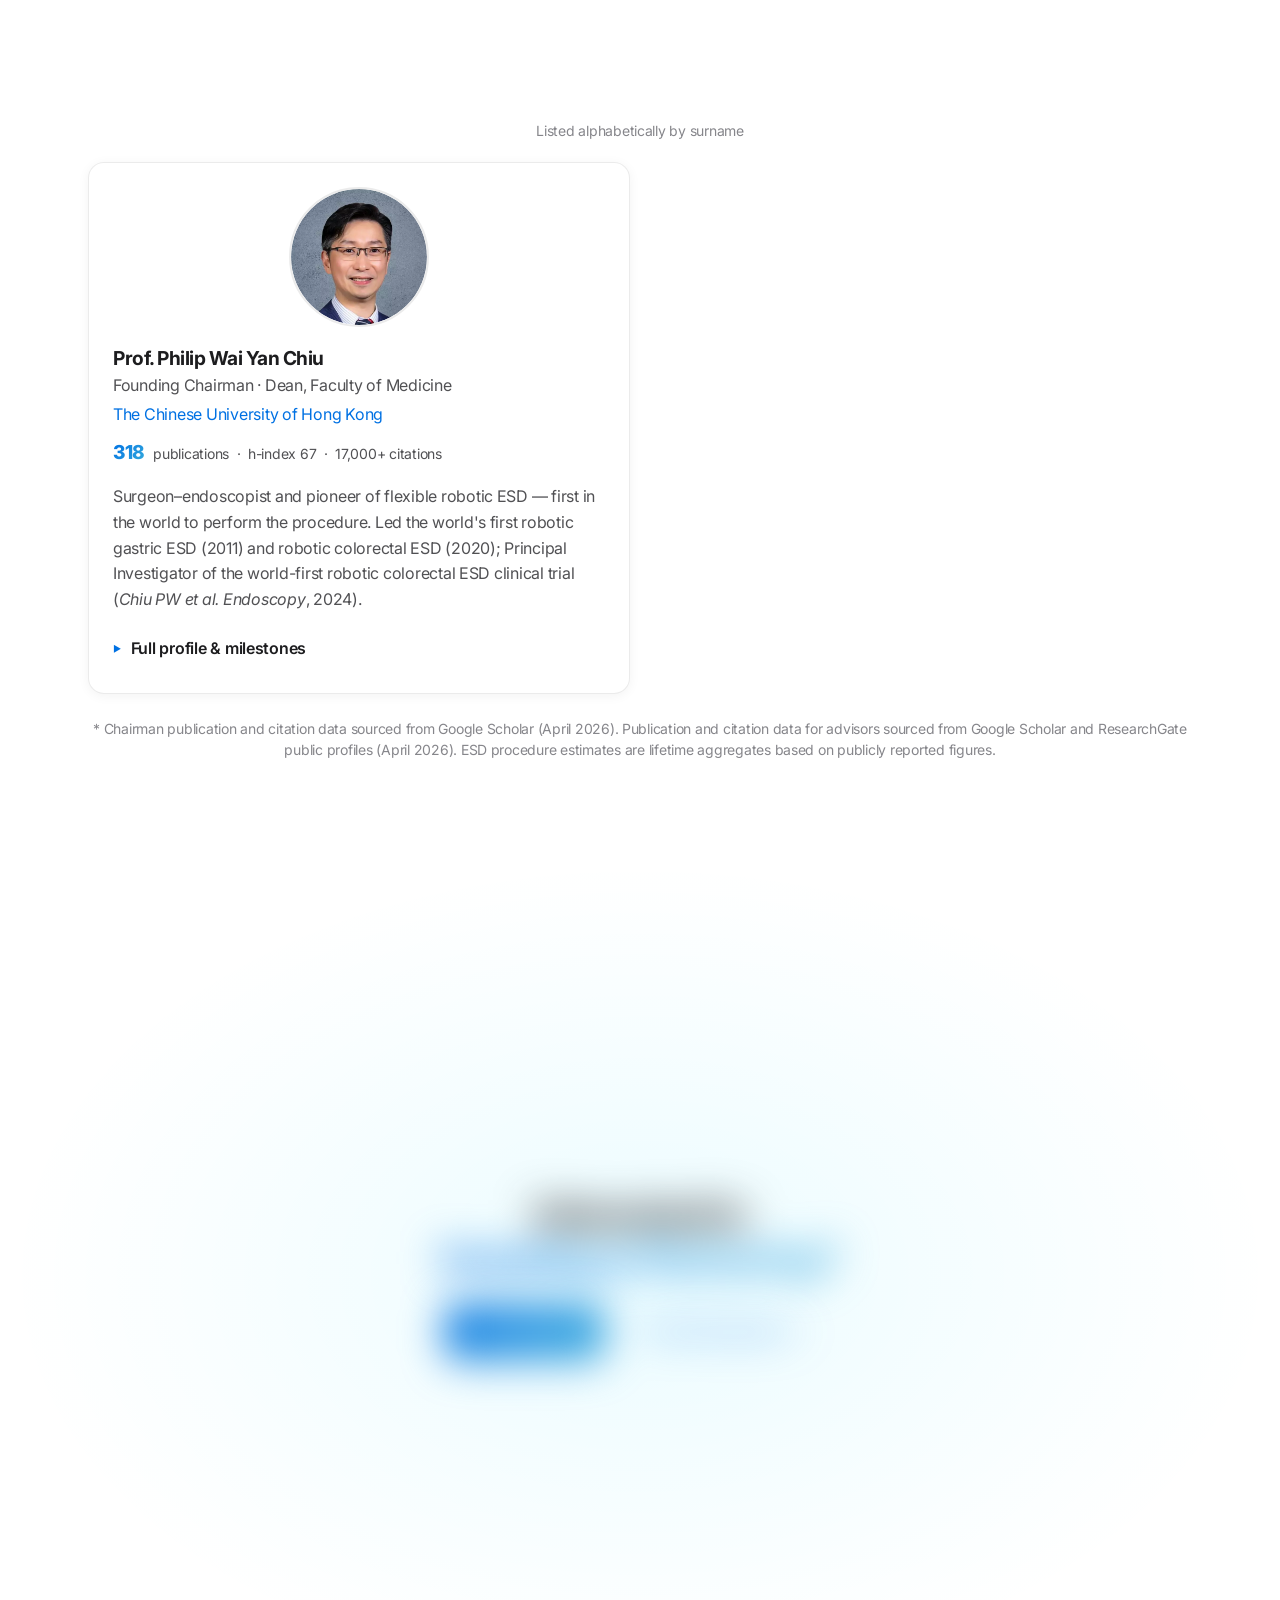
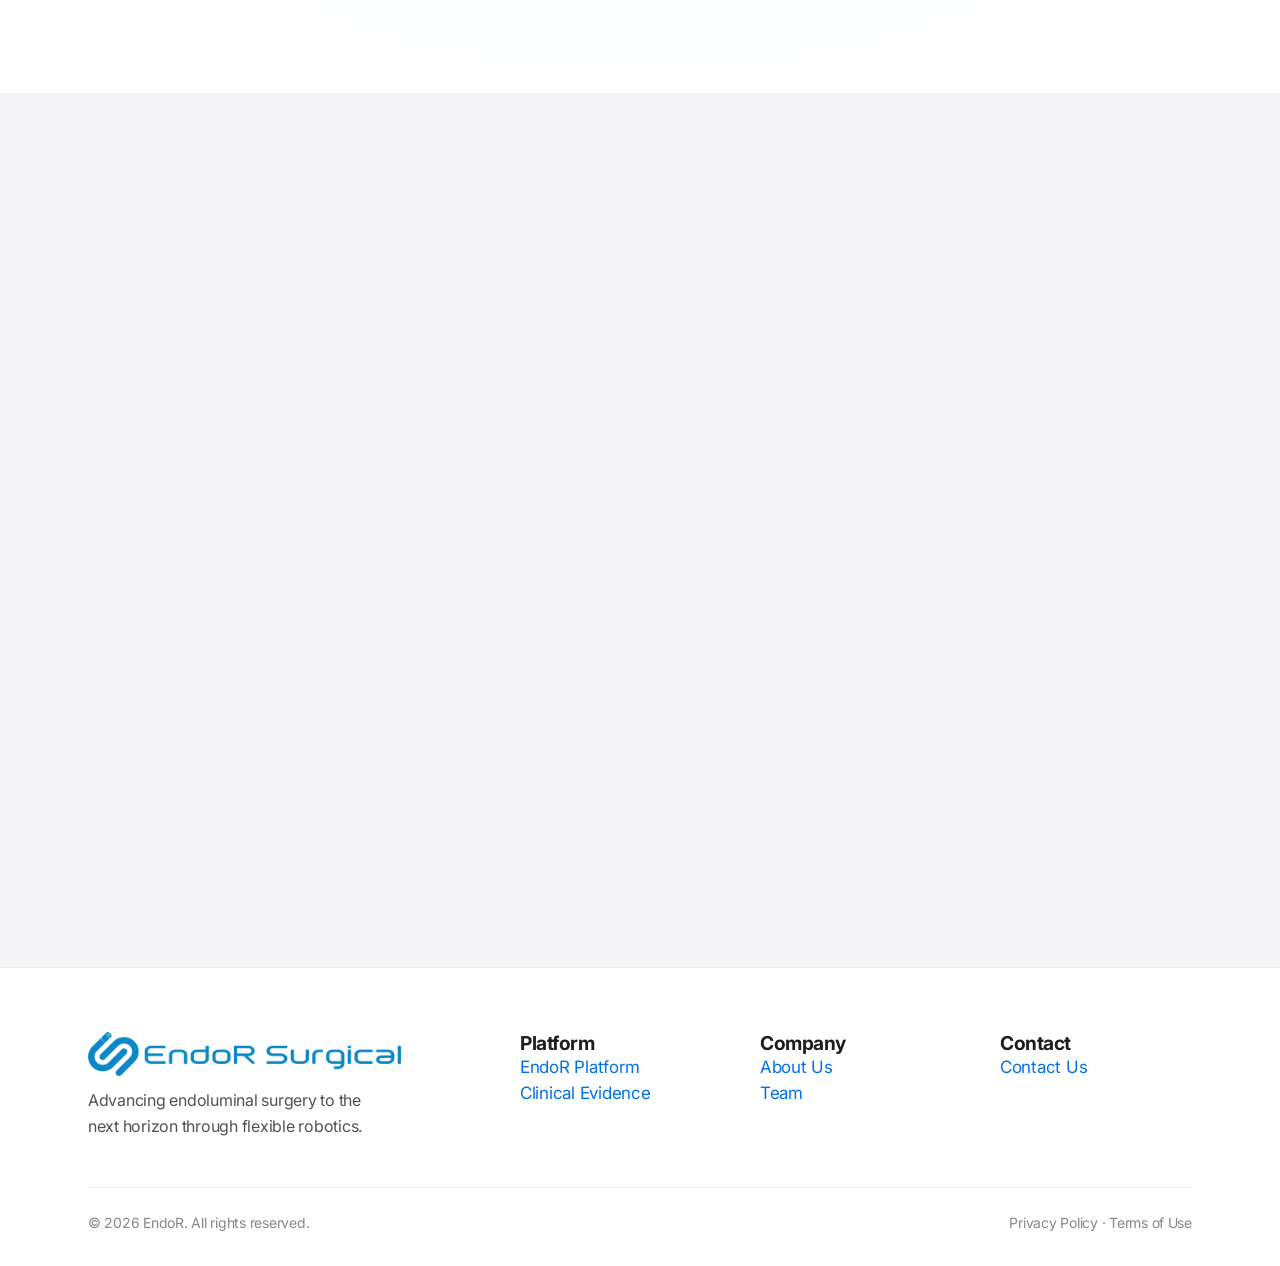
==== commit eed8432b: "update: add internationalization support for hero brand in index.html and translations.js; ensure co" ====
--- a/index.html
+++ b/index.html
@@ -78,7 +78,7 @@
       </div>
       <!-- Overlaid text — bottom right -->
       <div class="hero__photo-caption">
-        <h1 class="hero__photo-brand">EndoR Surgical System</h1>
+        <h1 class="hero__photo-brand" data-i18n="home.hero.brand">EndoR Surgical System</h1>
         <p class="hero__photo-title" data-i18n="home.hero.title">
           <span class="text-gradient">The Robotic Platform That<br>Makes ESD Accessible</span>
         </p>
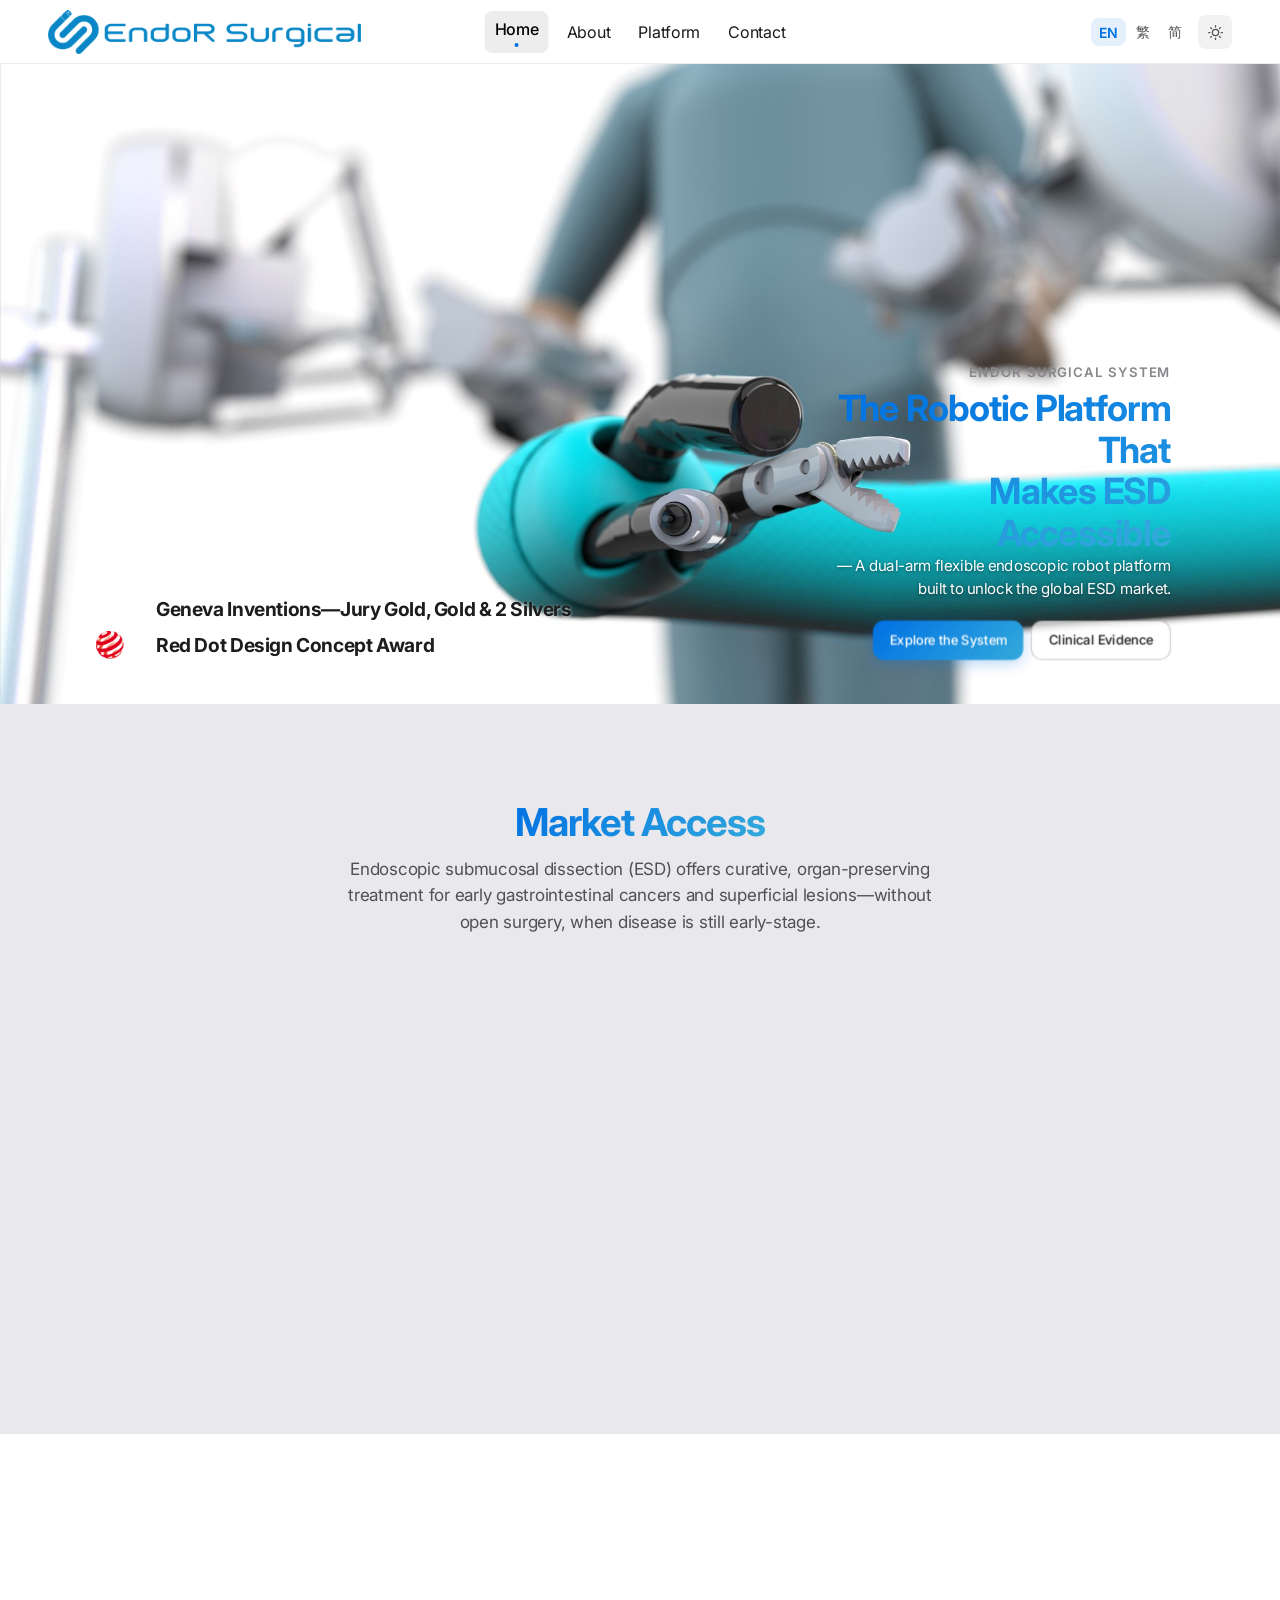
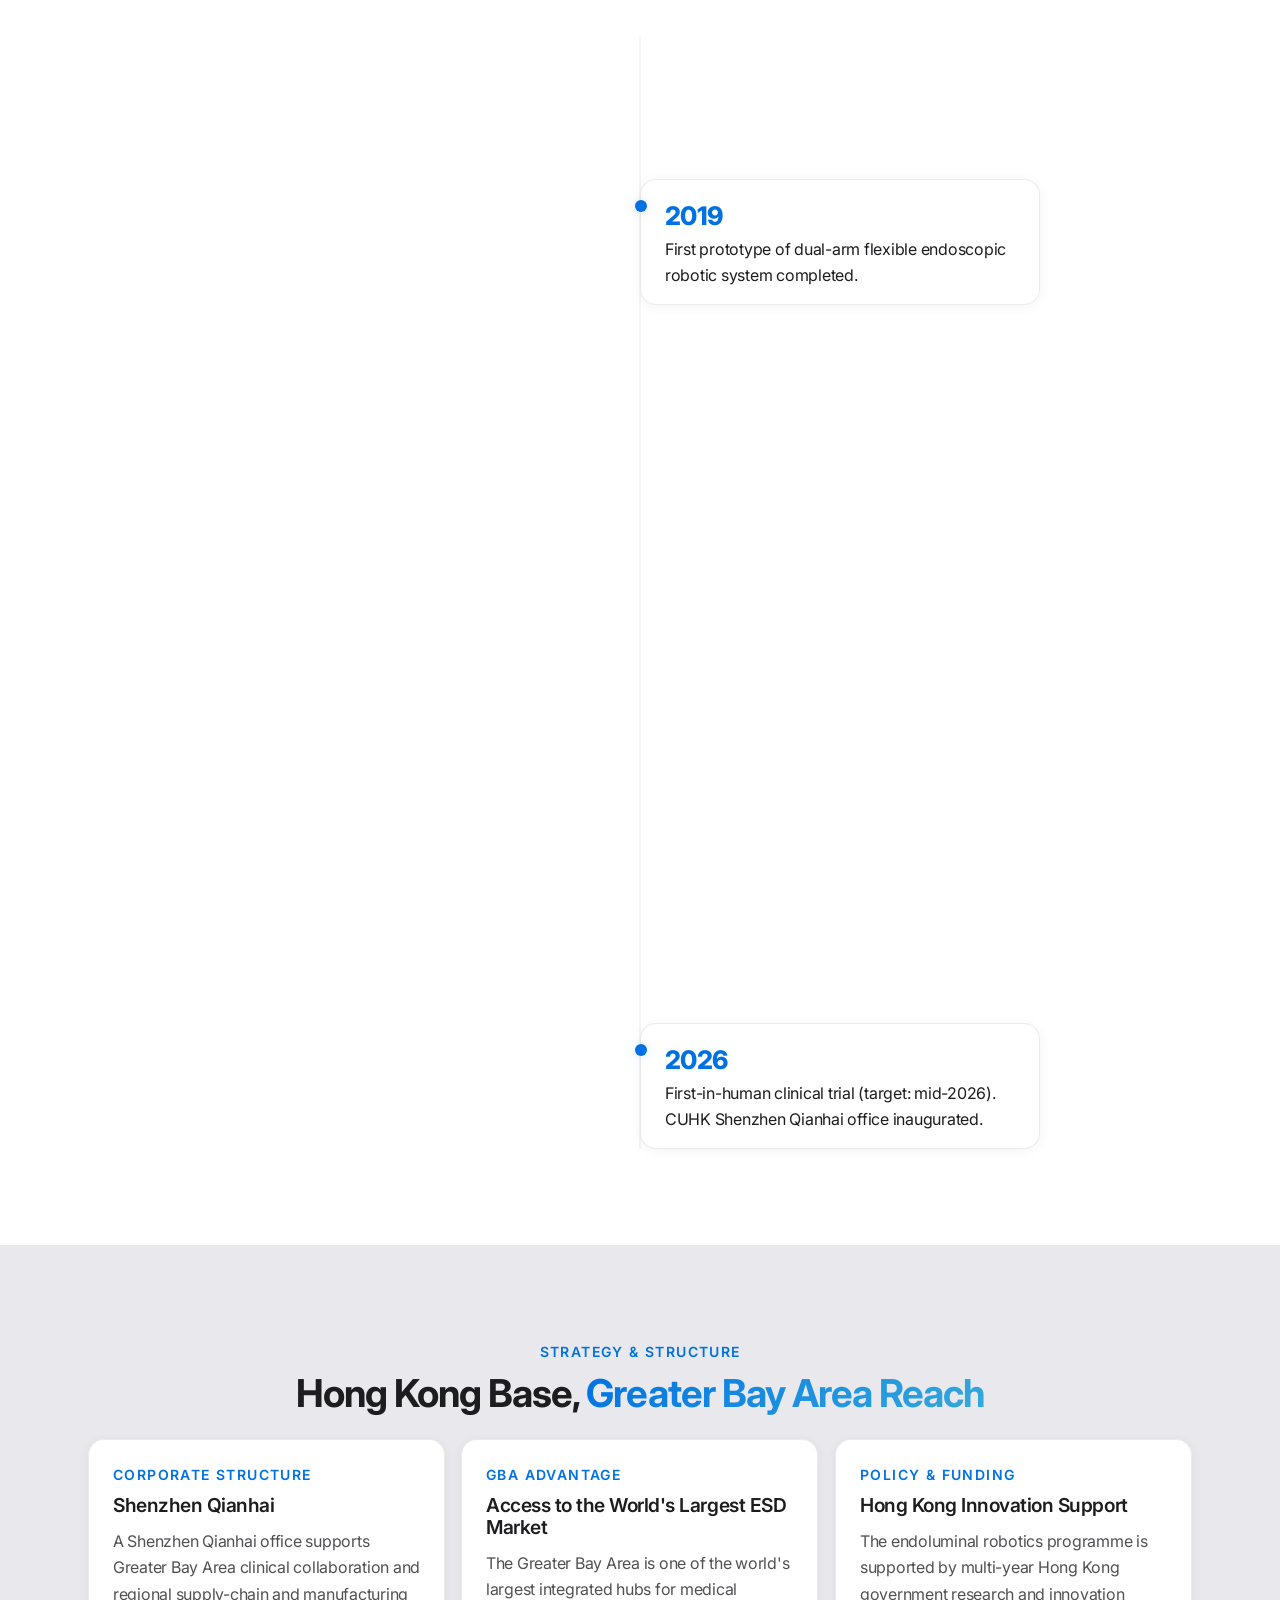
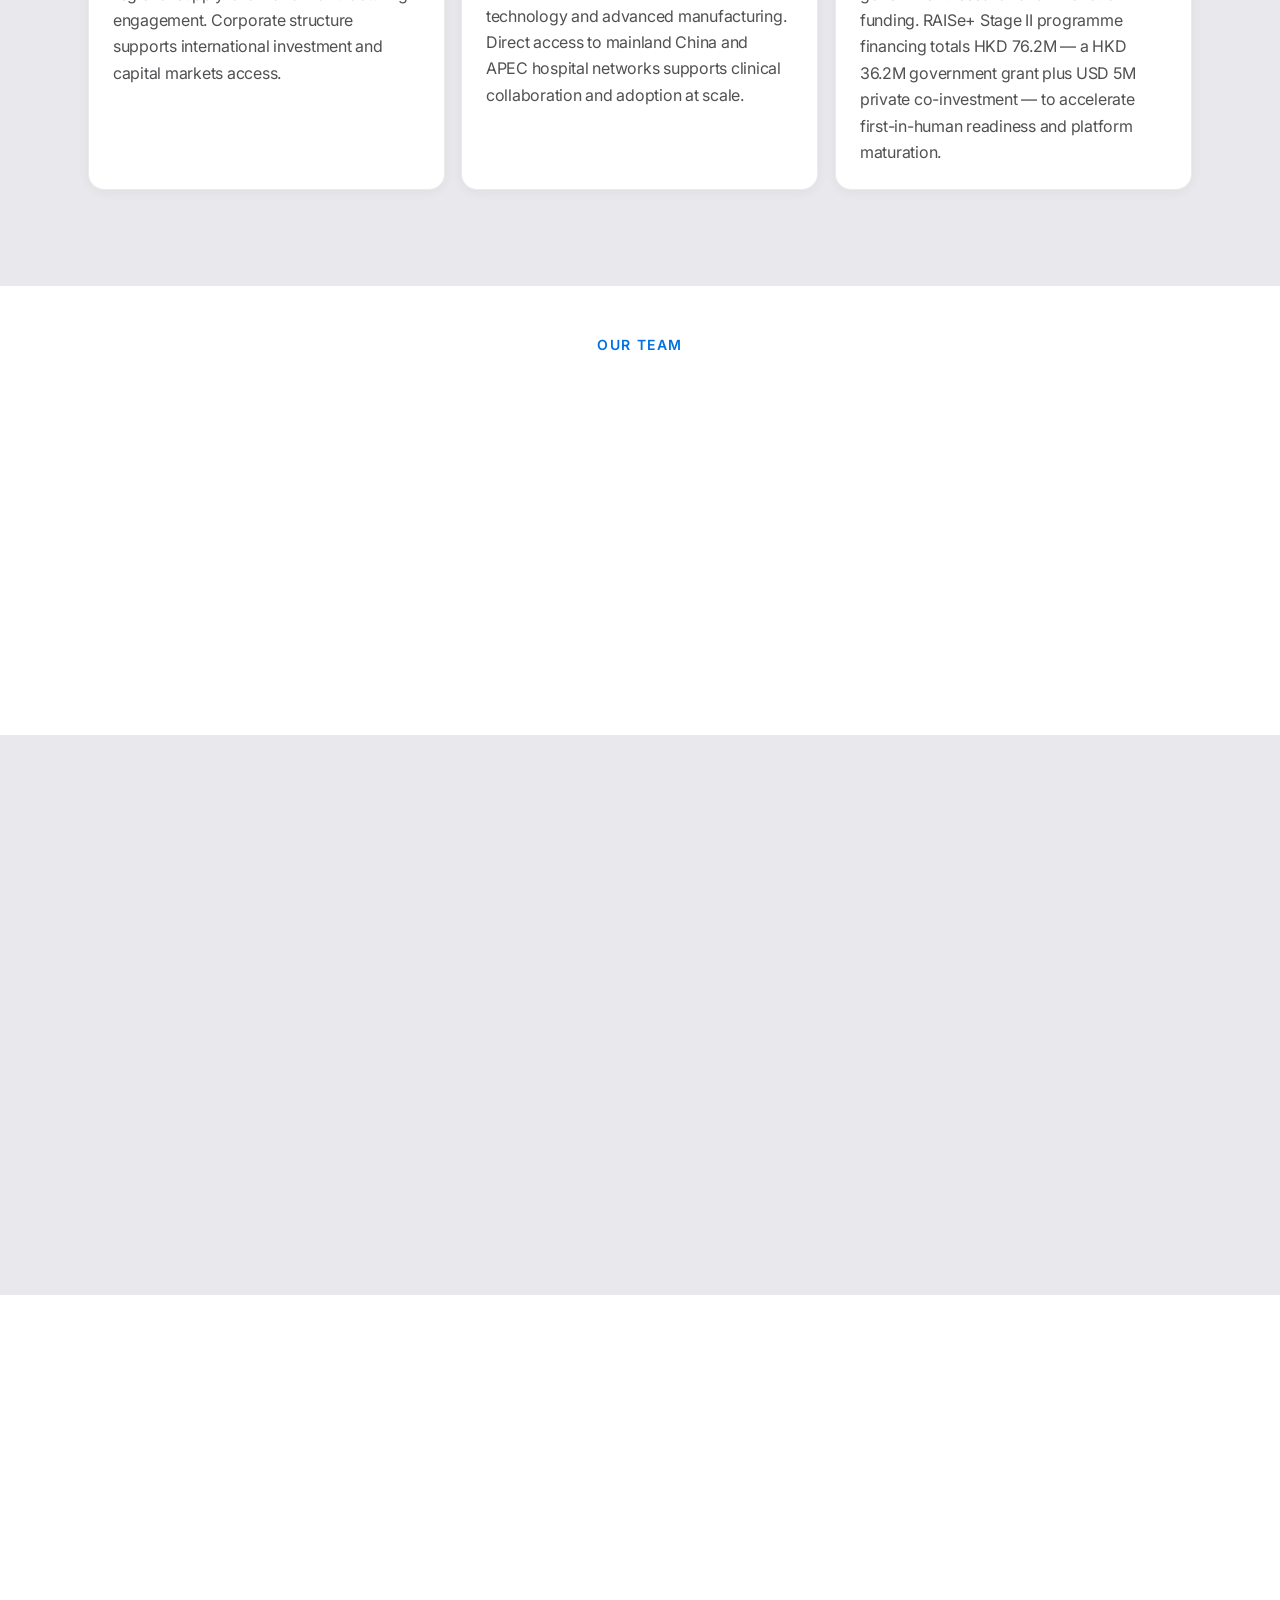
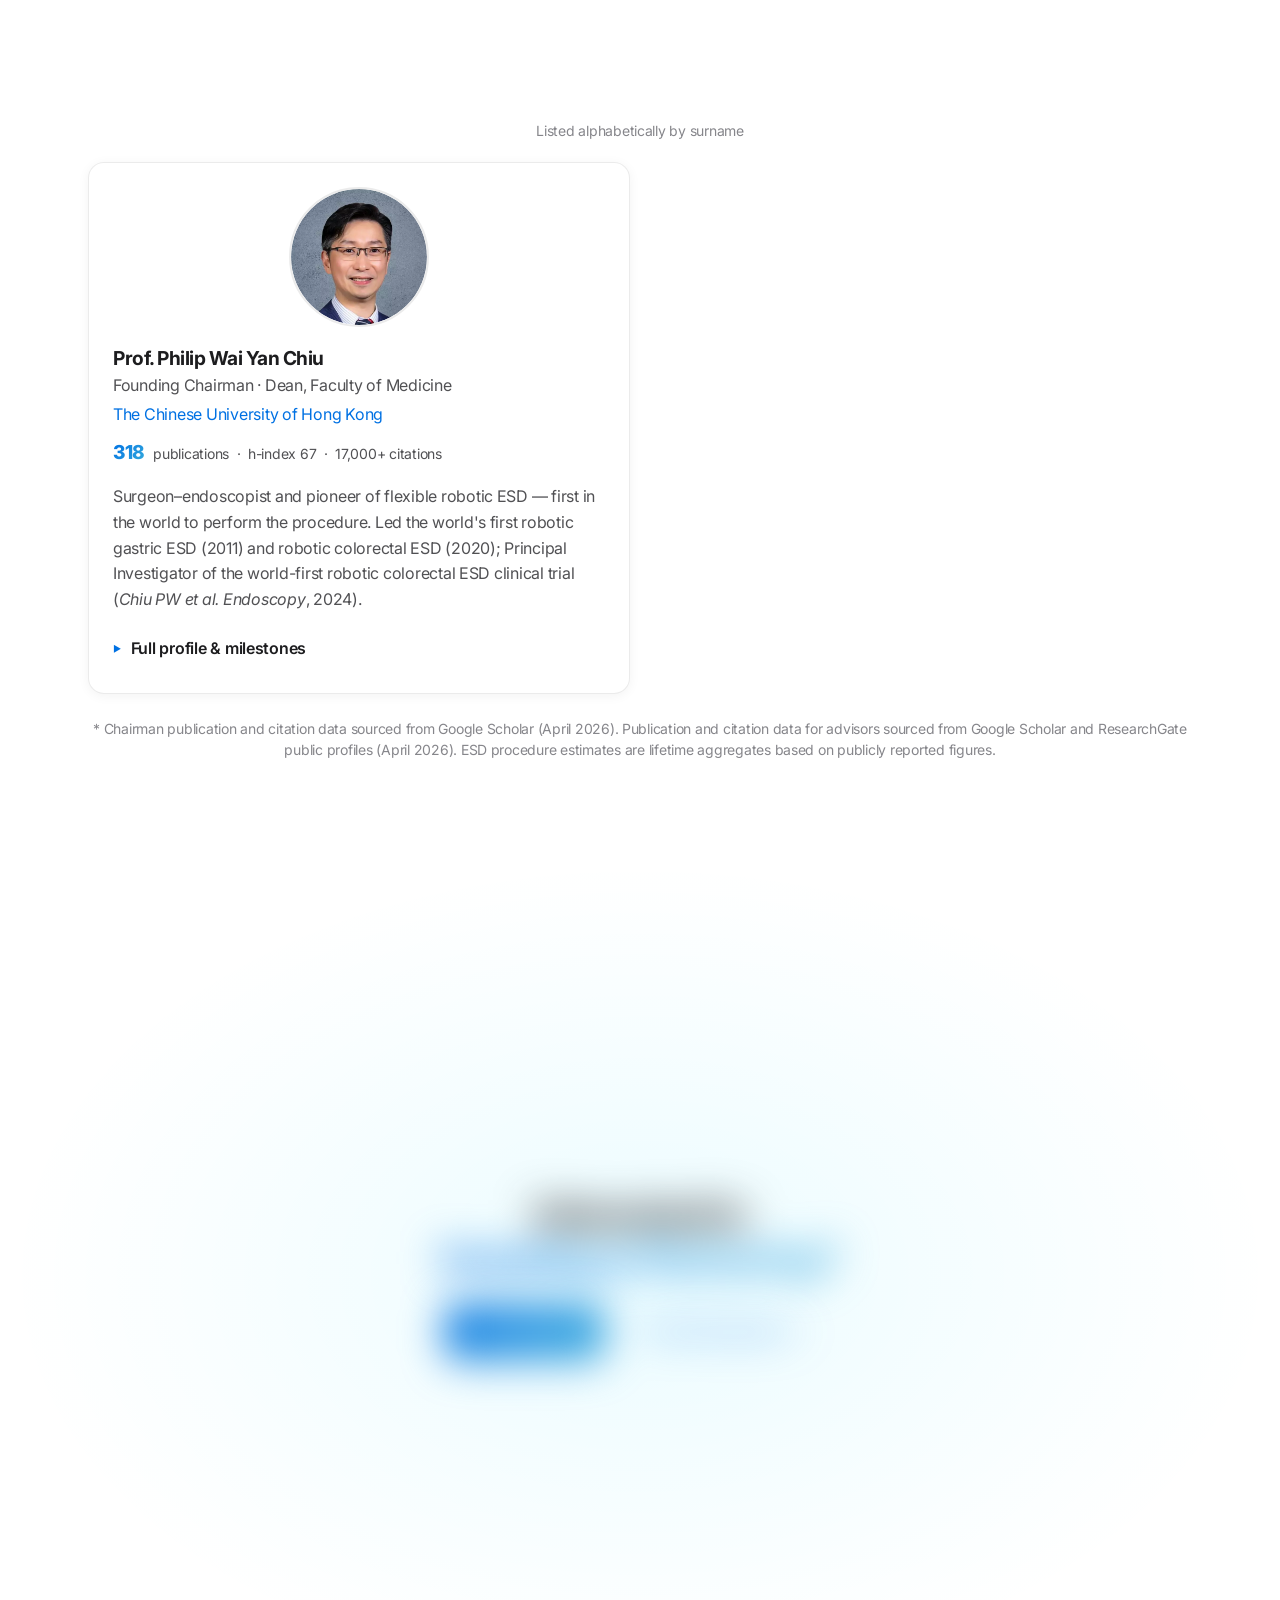
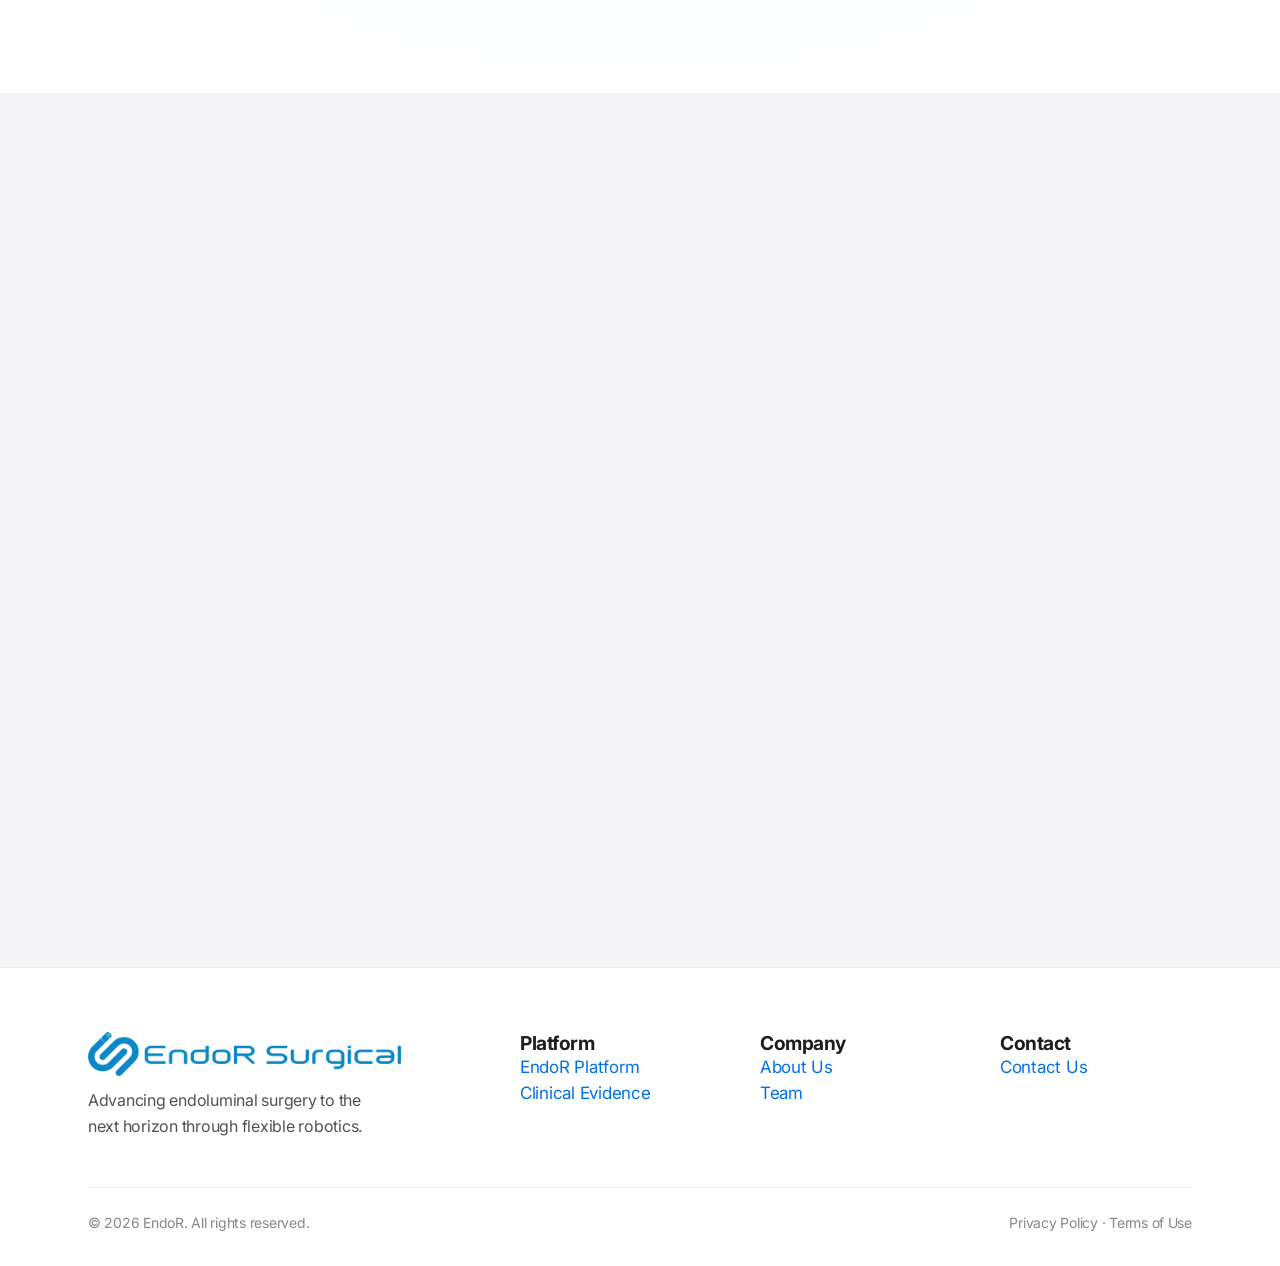
==== commit c02a756c: "update: adjust hero awards positioning and styling in style.css for improved layout; increment style" ====
--- a/index.html
+++ b/index.html
@@ -8,7 +8,7 @@
   <link rel="preconnect" href="https://fonts.googleapis.com">
   <link rel="preconnect" href="https://fonts.gstatic.com" crossorigin>
   <link rel="stylesheet" href="https://fonts.googleapis.com/css2?family=Inter:wght@300;400;500;600;700;800;900&family=Noto+Sans+TC:wght@300;400;500;700&family=Noto+Sans+SC:wght@300;400;500;700&display=swap">
-  <link rel="stylesheet" href="css/style.css?v=34">
+  <link rel="stylesheet" href="css/style.css?v=41">
   <link rel="stylesheet" href="css/animations.css?v=3">
 </head>
 <body class="home-page">
--- a/css/style.css
+++ b/css/style.css
@@ -552,21 +552,28 @@
   display: block;
 }
 
-/* Awards — centred on hero image */
+/* Awards — bottom-left corner (secondary social proof) */
 .hero__awards-center {
   position: absolute;
-  left: 50%;
-  top: 50%;
-  transform: translate(-50%, -50%);
+  left: 5%;
+  bottom: 7%;
+  top: auto;
+  transform: none;
   z-index: 2;
-  width: min(98vw, 960px);
-  max-width: 100%;
-  text-align: center;
-  padding: 0 var(--s8);
+  width: auto;
+  max-width: min(48vw, 520px);
+  text-align: left;
+  padding: 0;
   pointer-events: none;
-}
-
-/* Text block — bottom-right corner (slightly scaled to privilege centre awards) */
+  display: flex;
+  flex-direction: column;
+  align-items: stretch;
+  gap: var(--s8);
+  --hero-award-logo-slot: clamp(4.25rem, 10vw, 5.75rem);
+  --hero-award-logo-h: clamp(1.35rem, 2.2vw, 1.75rem);
+}
+
+/* Text block — bottom-right corner */
 .hero__photo-caption {
   position: absolute;
   bottom: 7%;
@@ -605,17 +612,15 @@
 
 .hero__awards-center .hero__award-headline {
   display: flex;
-  justify-content: center;
+  justify-content: flex-start;
   overflow: visible;
-  font-size: clamp(1.15rem, 3.2vw, 2rem);
-  font-weight: 800;
-  line-height: 1.2;
-  letter-spacing: -0.03em;
-  color: #fff;
-  text-shadow:
-    0 1px 2px rgba(0, 0, 0, 0.8),
-    0 2px 10px rgba(0, 0, 0, 0.45);
-  margin: 0 0 var(--s14);
+  font-size: clamp(0.95rem, 1.6vw, 1.2rem);
+  font-weight: 700;
+  line-height: 1.25;
+  letter-spacing: -0.02em;
+  color: var(--txt);
+  text-shadow: 0 1px 3px rgba(255, 255, 255, 0.75);
+  margin: 0;
 }
 
 .hero__awards-center .hero__award-headline:last-child {
@@ -624,7 +629,11 @@
 
 .hero__award-link {
   position: relative;
-  display: inline-block;
+  display: grid;
+  grid-template-columns: var(--hero-award-logo-slot) minmax(0, 1fr);
+  align-items: center;
+  column-gap: var(--s10);
+  width: 100%;
   color: inherit;
   text-decoration: none;
   pointer-events: auto;
@@ -632,37 +641,38 @@
   transition: color var(--t-fast) var(--ease), opacity var(--t-fast) var(--ease);
 }
 .hero__award-logo {
-  --hero-award-logo-h: clamp(1.65rem, 4.5vw, 2.15rem);
-  --hero-award-logo-gap: var(--s12);
-  position: absolute;
-  right: calc(100% + var(--hero-award-logo-gap));
-  top: 50%;
-  transform: translateY(-50%);
+  position: static;
   display: block;
+  width: var(--hero-award-logo-slot);
   height: var(--hero-award-logo-h);
-  width: auto;
+  max-width: var(--hero-award-logo-slot);
   max-height: var(--hero-award-logo-h);
+  margin: 0;
+  justify-self: center;
   object-fit: contain;
   object-position: center;
-  filter: drop-shadow(0 1px 3px rgba(0, 0, 0, 0.65));
+  filter: drop-shadow(0 1px 2px rgba(255, 255, 255, 0.55));
 }
 .hero__award-logo--geneva {
-  max-width: clamp(4.25rem, 15vw, 6rem);
-  mix-blend-mode: screen;
+  width: var(--hero-award-logo-slot);
+  max-width: var(--hero-award-logo-slot);
+  filter: drop-shadow(0 1px 2px rgba(255, 255, 255, 0.55));
 }
 .hero__award-logo--reddot {
   width: var(--hero-award-logo-h);
   max-width: var(--hero-award-logo-h);
+  height: var(--hero-award-logo-h);
+  justify-self: center;
 }
 .hero__award-text {
   display: block;
-  text-align: center;
+  text-align: left;
   white-space: nowrap;
   line-height: 1.25;
 }
 .hero__award-link:hover {
-  color: #fff;
-  opacity: 0.9;
+  color: var(--txt);
+  opacity: 0.85;
 }
 .hero__award-link:hover .hero__award-text {
   text-decoration: underline;
@@ -717,7 +727,7 @@
 
 .hero--photo .hero__awards-center .hero__award-headline,
 .hero--photo .hero__award-link:hover {
-  color: #fff;
+  color: #1d1d1f;
 }
 
 .hero--photo .hero__photo-cta .btn--ghost-white,
@@ -1671,12 +1681,12 @@
   /* Contact single column */
   #contact-main .grid--2 { grid-template-columns: 1fr !important; gap: var(--s40); }
 
-  /* Hero — awards vertically centred in space above caption */
+  /* Hero — awards above caption, left-aligned (no mid-image collision) */
   .hero__photo-wrap {
     aspect-ratio: auto;
     min-height: clamp(520px, 100svh, 760px);
     display: grid;
-    grid-template-rows: 1fr auto;
+    grid-template-rows: 1fr auto auto;
   }
   .hero__photo-img {
     position: absolute;
@@ -1688,45 +1698,63 @@
   .hero__awards-center {
     position: relative;
     left: auto;
+    bottom: auto;
     top: auto;
     transform: none;
-    grid-row: 1;
-    align-self: center;
-    justify-self: center;
+    grid-row: 2;
+    align-self: end;
+    justify-self: start;
     width: 100%;
+    max-width: none;
     margin: 0;
-    padding: var(--nav-safe) var(--px) var(--s12);
+    padding: var(--s12) var(--px) 0;
     z-index: 2;
-    text-align: center;
+    text-align: left;
     display: flex;
     flex-direction: column;
-    align-items: center;
-    justify-content: center;
+    align-items: flex-start;
+    justify-content: flex-end;
   }
   .hero__awards-center .hero__award-headline {
     width: auto;
     max-width: none;
-    font-size: clamp(0.72rem, 2.6vw, 0.9rem);
+    font-size: clamp(0.85rem, 2.8vw, 1rem);
     line-height: 1.3;
-    margin: 0 0 var(--s12);
+    margin: 0;
   }
   .hero__award-link {
-    display: inline-flex;
+    display: grid;
+    grid-template-columns: var(--hero-award-logo-slot) minmax(0, 1fr);
     align-items: center;
-    justify-content: center;
-    gap: var(--s8);
+    justify-content: stretch;
+    column-gap: var(--s8);
+    width: 100%;
     max-width: min(100%, 22rem);
   }
+  .hero__awards-center {
+    --hero-award-logo-slot: clamp(4rem, 22vw, 5.25rem);
+    --hero-award-logo-h: clamp(1.25rem, 4.5vw, 1.55rem);
+  }
   .hero__award-logo {
-    --hero-award-logo-h: clamp(1.5rem, 5.5vw, 2rem);
+    width: var(--hero-award-logo-slot);
+    height: var(--hero-award-logo-h);
+    max-width: var(--hero-award-logo-slot);
+    max-height: var(--hero-award-logo-h);
     position: static;
     right: auto;
     top: auto;
     transform: none;
-    flex: 0 0 auto;
+    justify-self: center;
+    object-fit: contain;
+    object-position: center;
   }
   .hero__award-logo--geneva {
-    max-width: min(5.75rem, 28vw);
+    max-width: var(--hero-award-logo-slot);
+  }
+  .hero__award-logo--reddot {
+    width: var(--hero-award-logo-h);
+    max-width: var(--hero-award-logo-h);
+    justify-self: center;
   }
   .hero__award-text {
     white-space: normal;
@@ -1734,16 +1762,13 @@
   }
   .hero__awards-center .hero__award-headline:first-child .hero__award-text {
     white-space: nowrap;
-  }
-  .hero__awards-center .hero__award-headline:first-child .hero__award-logo--geneva {
-    max-width: min(4.4rem, 18vw);
   }
   .hero__photo-caption {
     position: relative;
     bottom: auto;
     right: auto;
     transform: none;
-    grid-row: 2;
+    grid-row: 3;
     max-width: 100%;
     width: 100%;
     text-align: center;
@@ -1817,21 +1842,15 @@
   .hero__photo-title { font-size: clamp(1rem, 4.2vw, 1.25rem); }
   .hero__photo-sub { font-size: 10px; line-height: 1.45; margin-bottom: var(--s10); }
   .hero__awards-center .hero__award-headline {
-    font-size: clamp(0.62rem, 2.4vw, 0.78rem);
-    margin-bottom: var(--s8);
+    font-size: clamp(0.8rem, 2.8vw, 0.95rem);
   }
   .hero__award-link {
     gap: var(--s6);
     max-width: 18rem;
   }
-  .hero__awards-center .hero__award-headline:first-child .hero__award-logo--geneva {
-    max-width: min(3.75rem, 16vw);
-  }
-  .hero__award-logo {
-    --hero-award-logo-h: clamp(1.4rem, 5vw, 1.8rem);
-  }
-  .hero__award-logo--geneva {
-    max-width: min(5rem, 26vw);
+  .hero__awards-center {
+    --hero-award-logo-slot: clamp(3.75rem, 28vw, 4.75rem);
+    --hero-award-logo-h: clamp(1.2rem, 4.5vw, 1.45rem);
   }
   .hero__photo-cta .btn { font-size: 10px; padding: 5px 12px; }
   
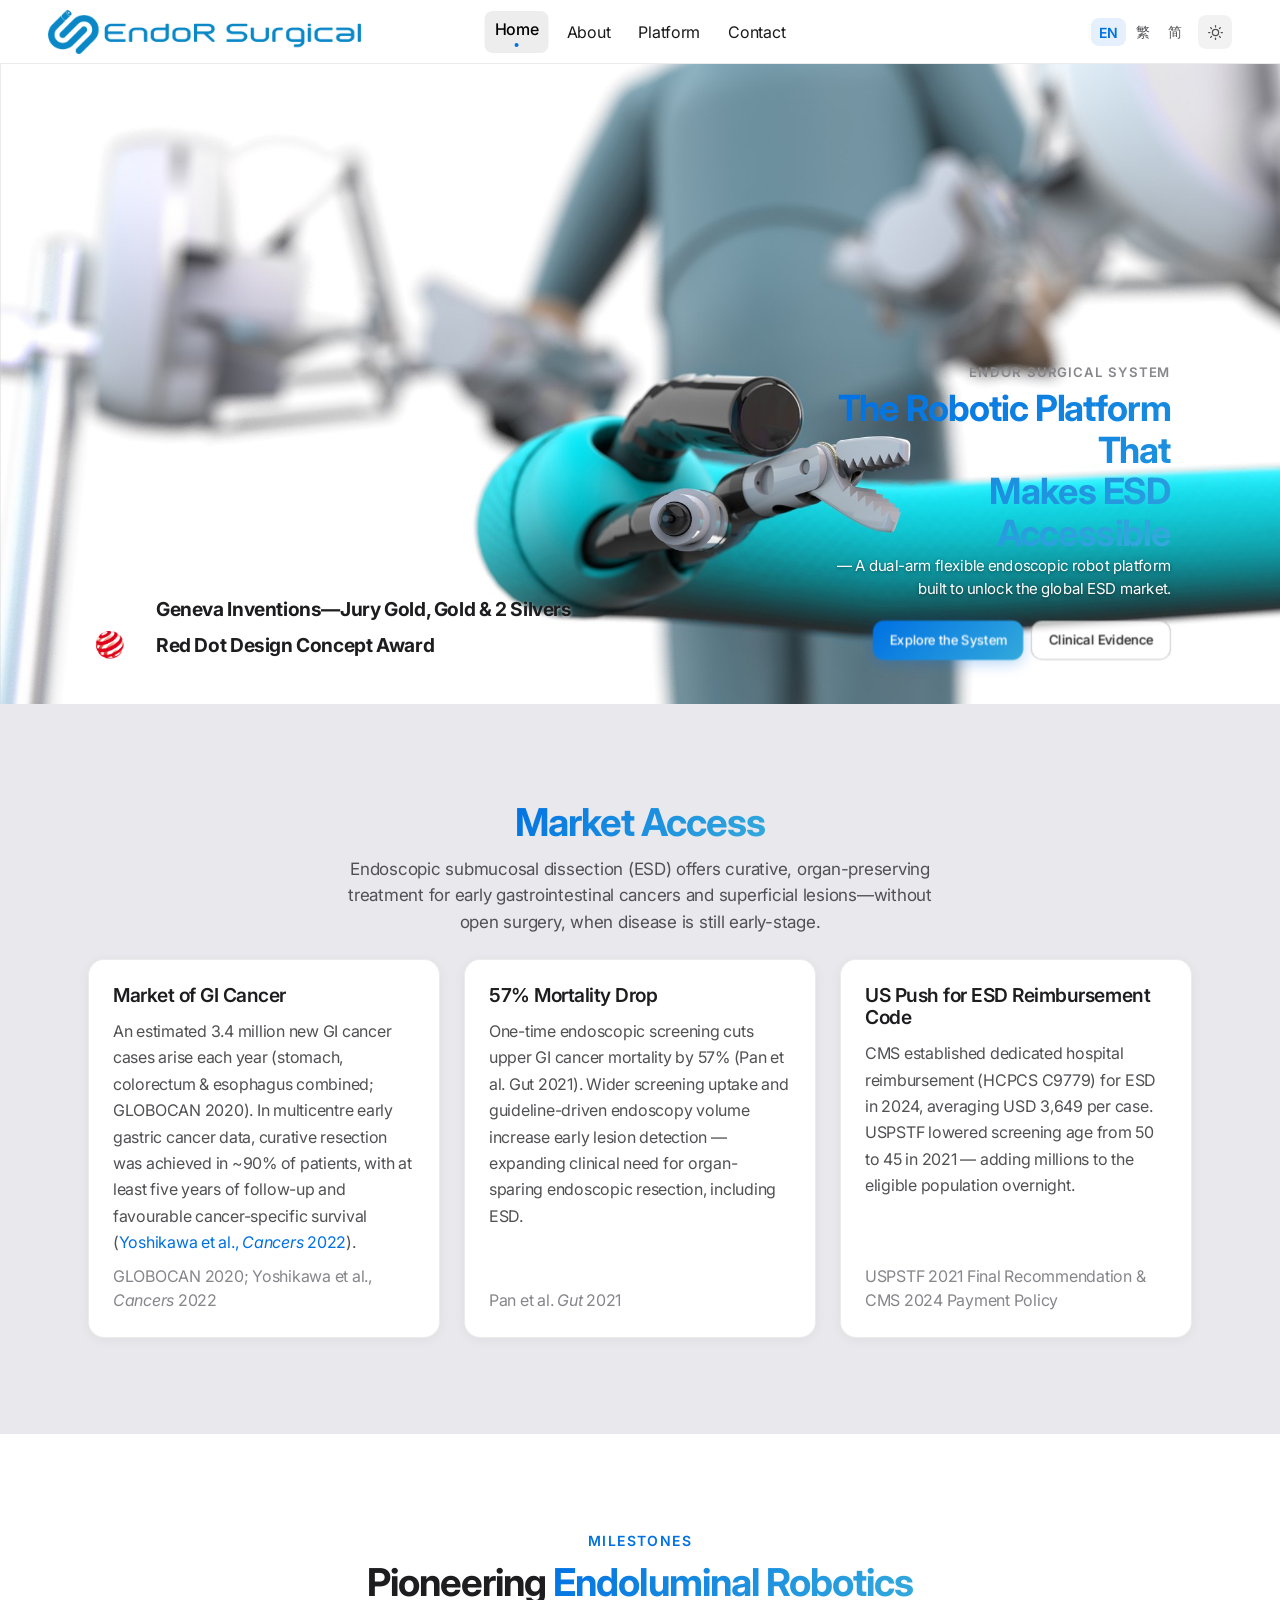
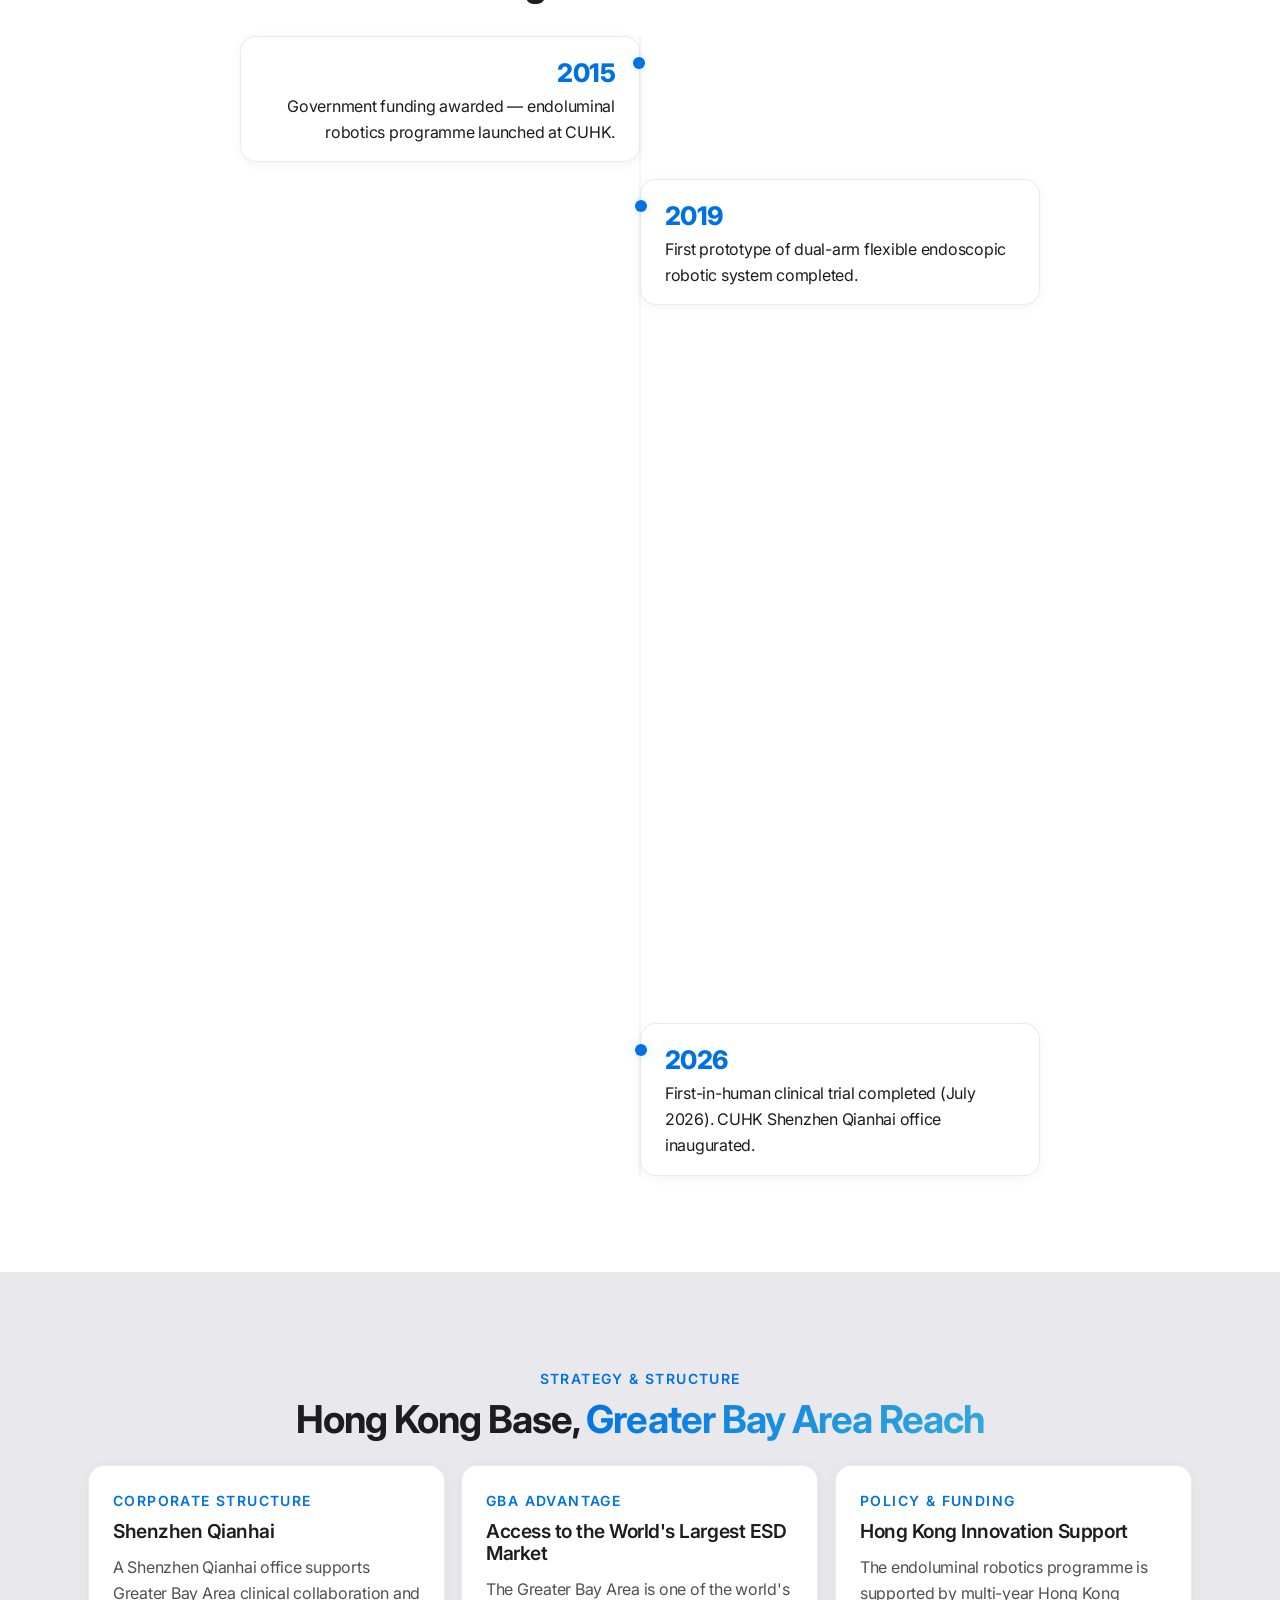
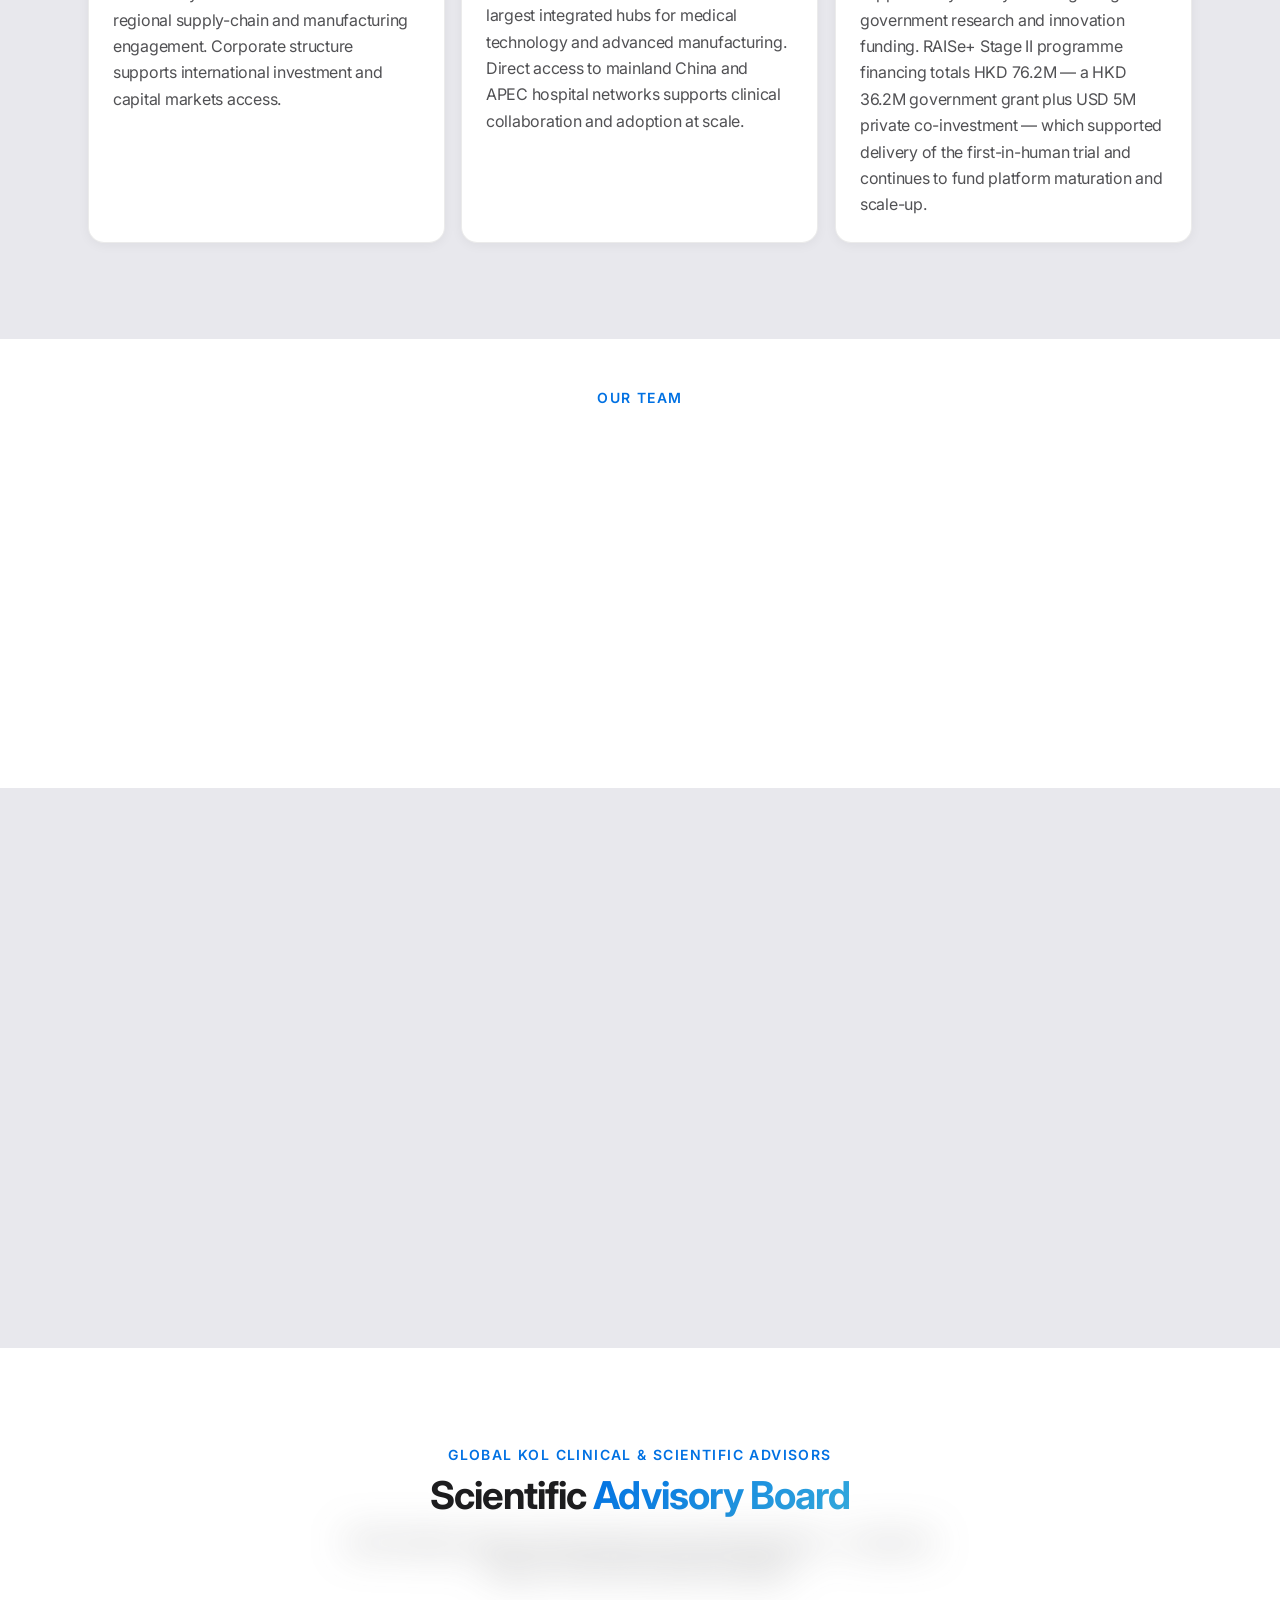
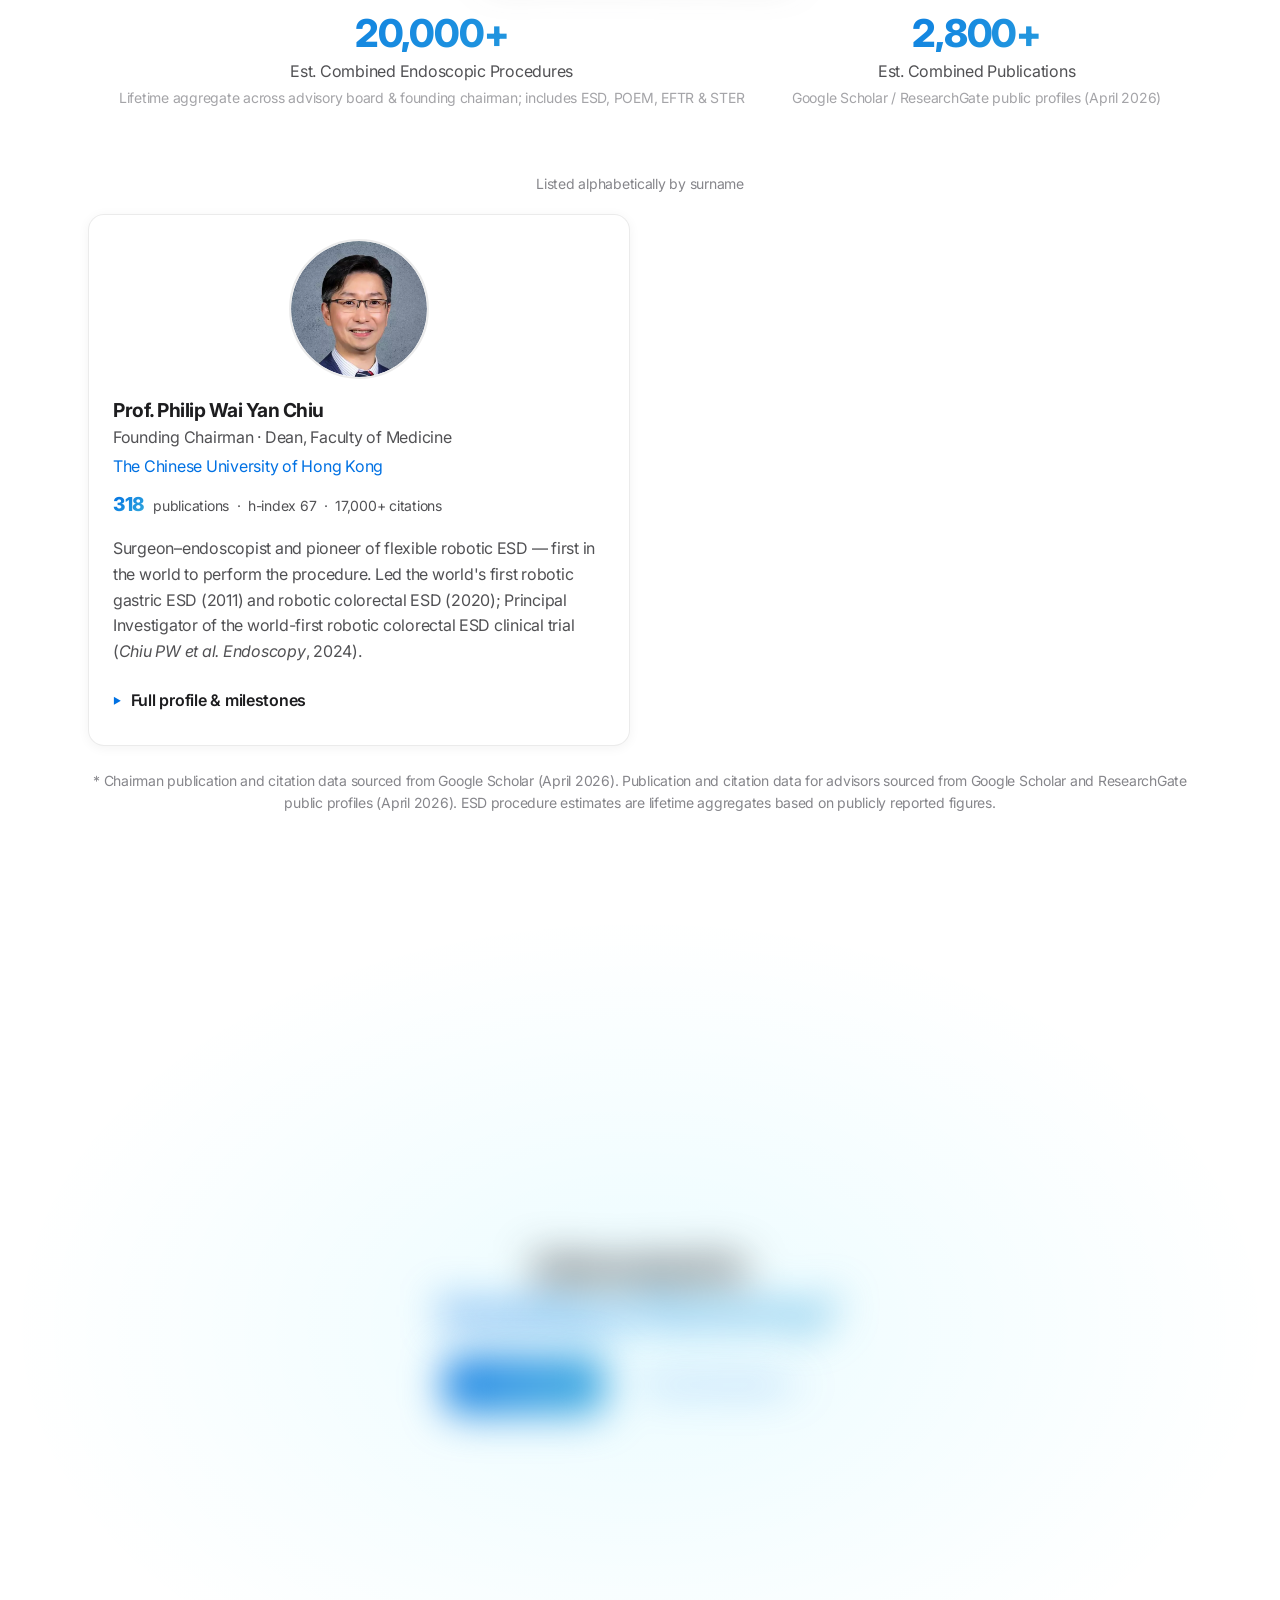
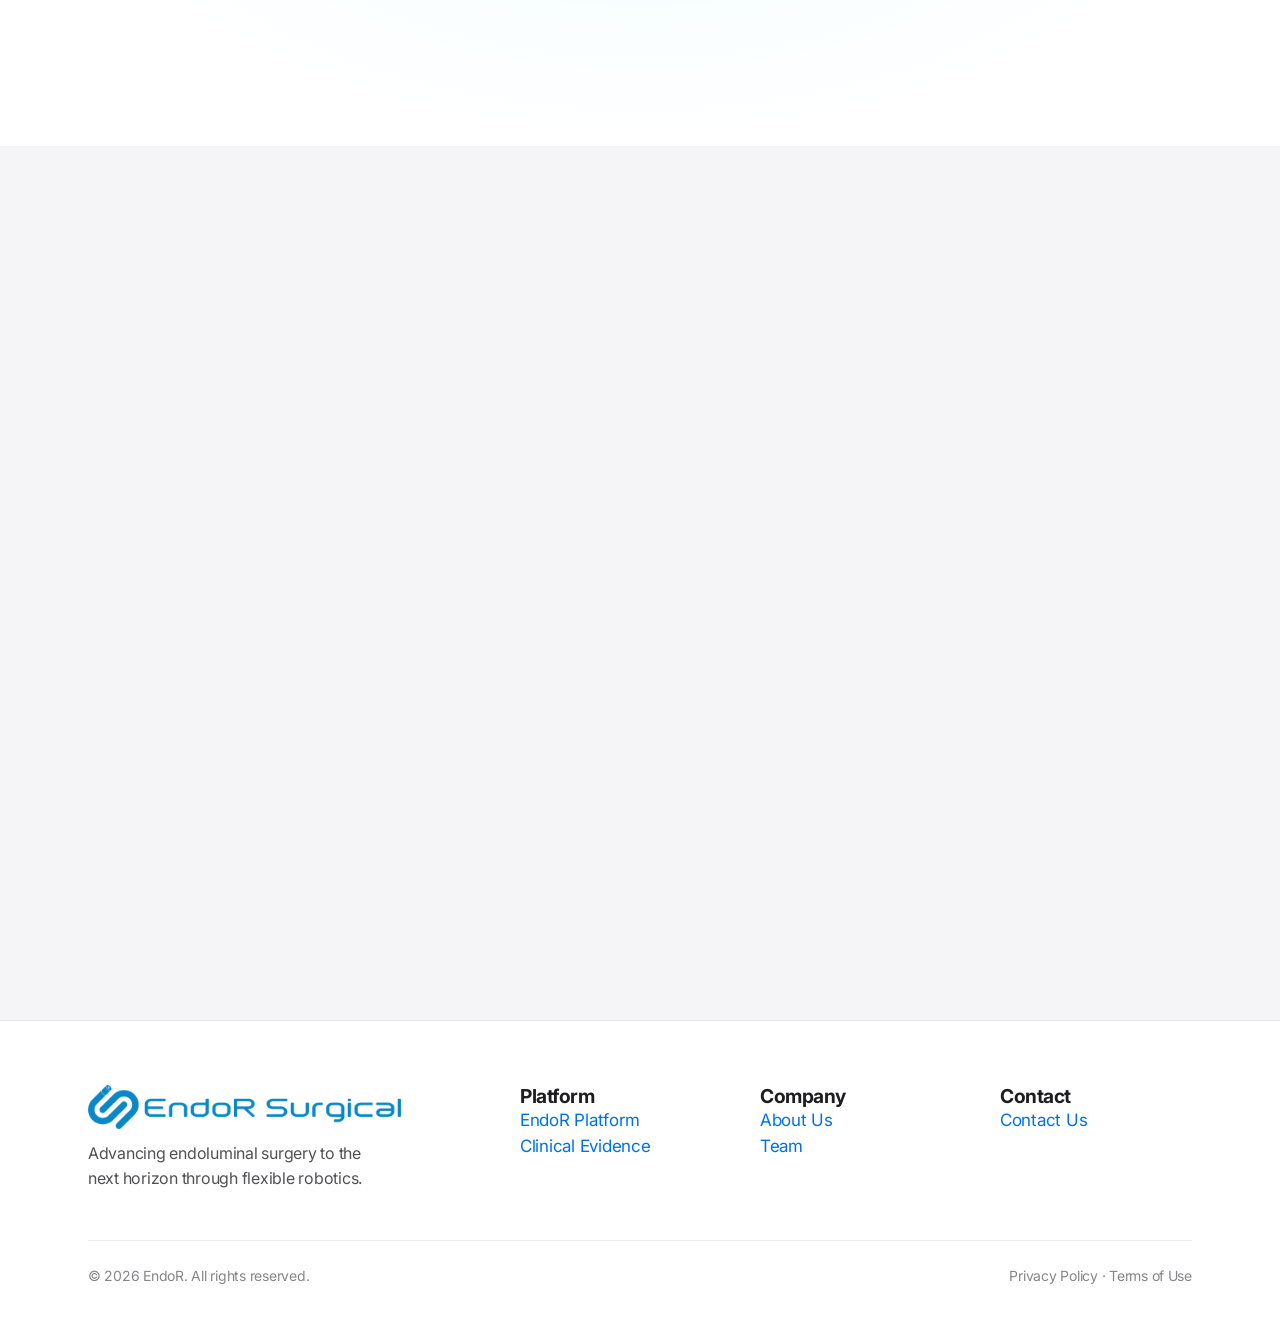
==== commit 083a9433: "update: revise clinical trial descriptions in index.html, platform.html, and translations.js to refl" ====
--- a/index.html
+++ b/index.html
@@ -4,7 +4,7 @@
   <meta charset="UTF-8">
   <meta name="viewport" content="width=device-width, initial-scale=1.0">
   <title>EndoR Surgical — Robotic ESD Platform</title>
-  <meta name="description" content="EndoR Surgical System — robotic ESD platform developed at CUHK. World-first clinical trial completed. Seeking investors and clinical partners for global commercialisation.">
+  <meta name="description" content="EndoR Surgical System — robotic ESD platform developed at CUHK. First-in-human clinical trial completed in July 2026. Seeking investors and clinical partners for global commercialisation.">
   <link rel="preconnect" href="https://fonts.googleapis.com">
   <link rel="preconnect" href="https://fonts.gstatic.com" crossorigin>
   <link rel="stylesheet" href="https://fonts.googleapis.com/css2?family=Inter:wght@300;400;500;600;700;800;900&family=Noto+Sans+TC:wght@300;400;500;700&family=Noto+Sans+SC:wght@300;400;500;700&display=swap">
@@ -164,7 +164,7 @@
         <div class="timeline__item" data-animate="scale-in" data-delay="800">
           <span class="timeline__dot" aria-hidden="true"></span>
           <div class="timeline__year">2026</div>
-          <p class="timeline__text" data-i18n="home.tm2026">First-in-human clinical trial (target: mid-2026). CUHK Shenzhen Qianhai office inaugurated.</p>
+          <p class="timeline__text" data-i18n="home.tm2026">First-in-human clinical trial completed (July 2026). CUHK Shenzhen Qianhai office inaugurated.</p>
         </div>
       </div>
     </div>
@@ -192,7 +192,7 @@
         <div class="card" data-animate="slide-up" data-delay="300">
           <p class="eyebrow" style="margin-bottom: var(--space-sm);" data-i18n="home.str.c3.eyebrow">Policy &amp; Funding</p>
           <h3 class="card__title" data-i18n="home.str.c3.title">Hong Kong Innovation Support</h3>
-          <p class="card__text" data-i18n="home.str.c3.text">The endoluminal robotics programme is supported by multi-year Hong Kong government research and innovation funding. RAISe+ Stage II programme financing totals HKD 76.2M — a HKD 36.2M government grant plus USD 5M private co-investment — to accelerate first-in-human readiness and platform maturation.</p>
+          <p class="card__text" data-i18n="home.str.c3.text">The endoluminal robotics programme is supported by multi-year Hong Kong government research and innovation funding. RAISe+ Stage II programme financing totals HKD 76.2M — a HKD 36.2M government grant plus USD 5M private co-investment — which supported delivery of the first-in-human trial and continues to fund platform maturation and scale-up.</p>
         </div>
       </div>
     </div>
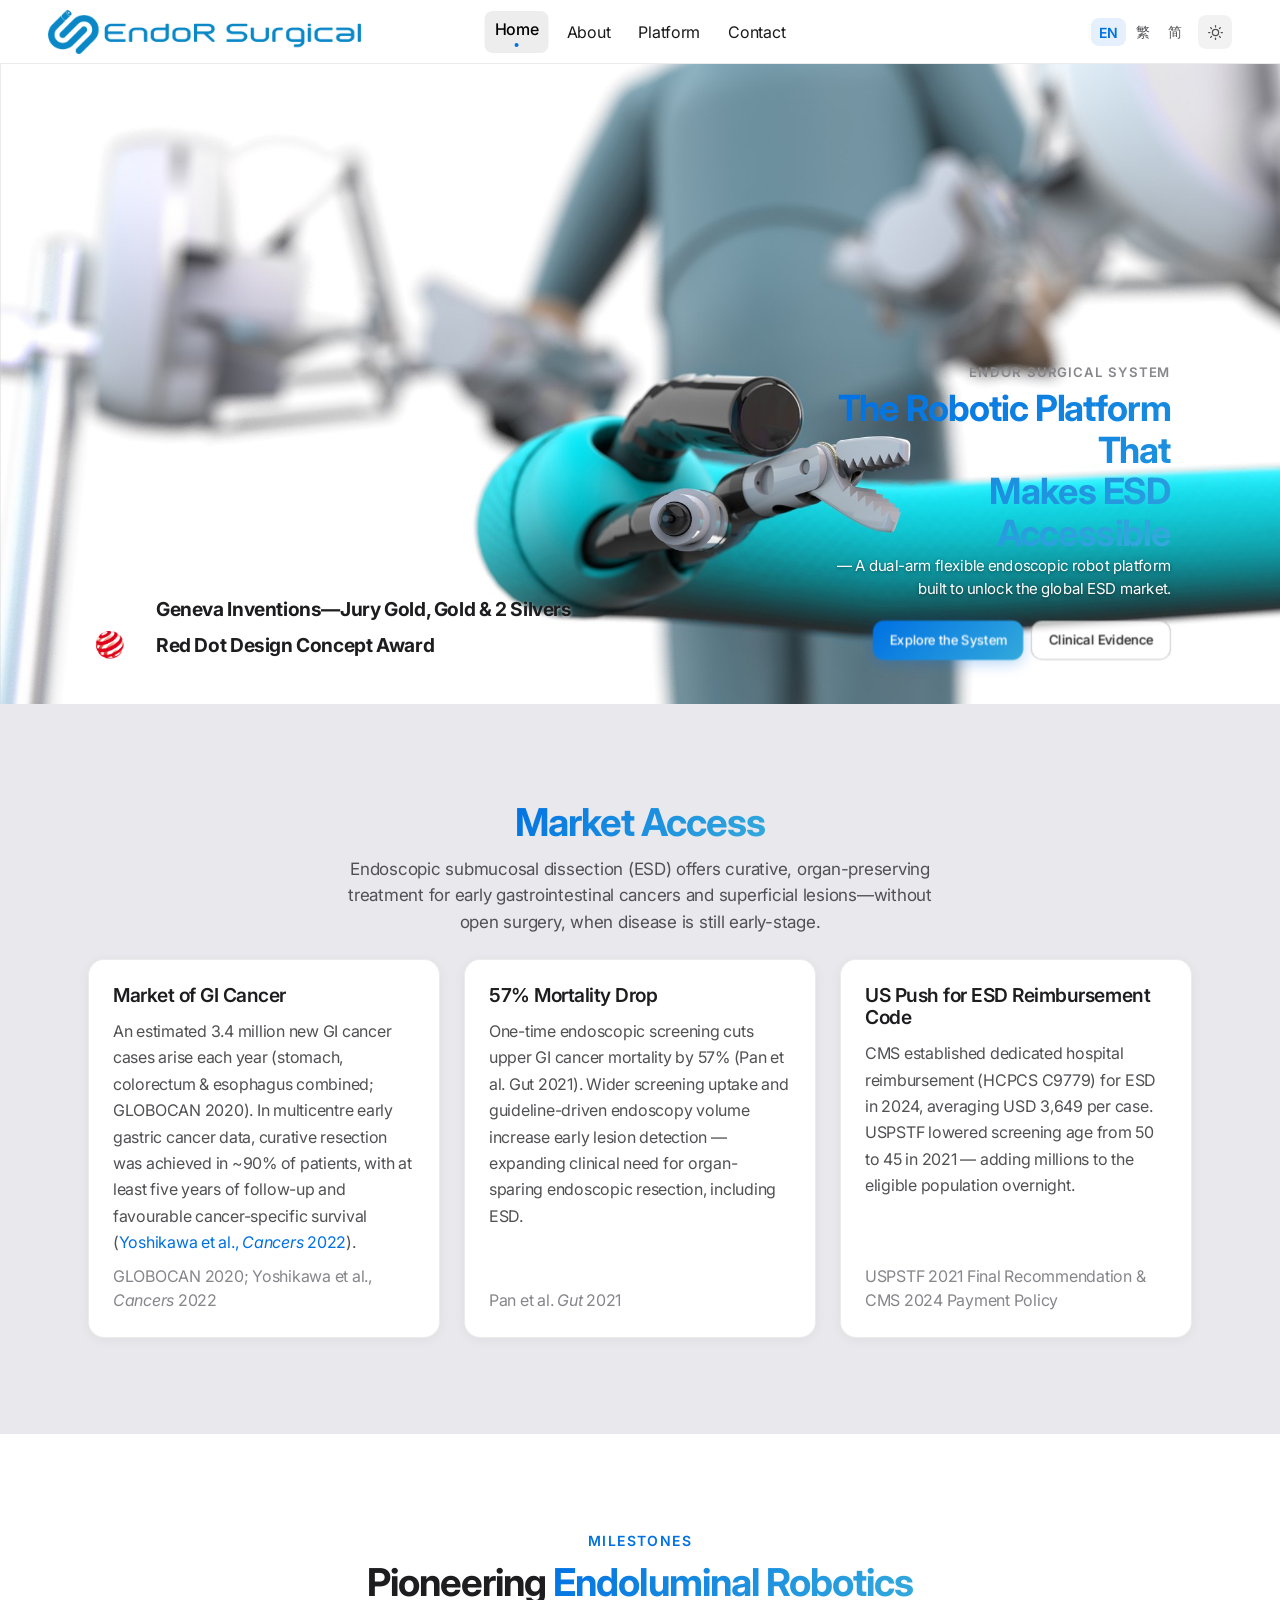
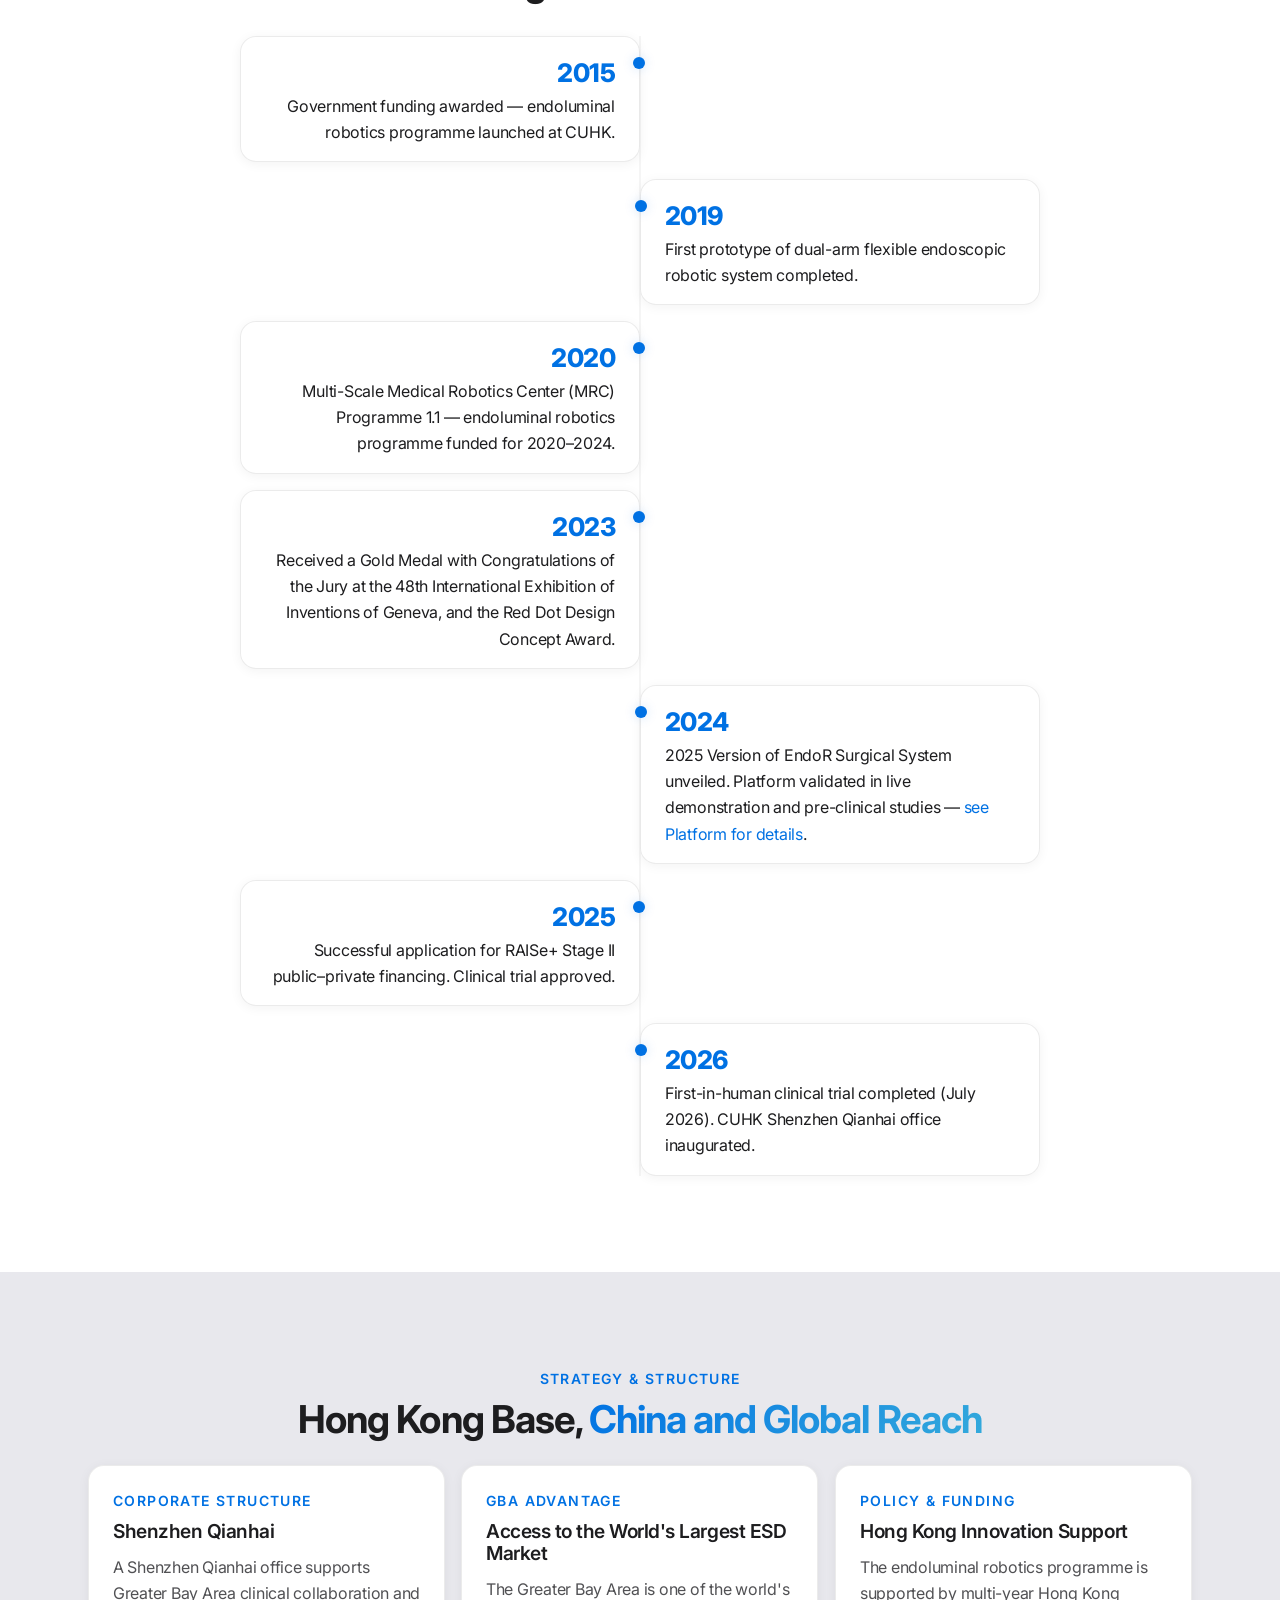
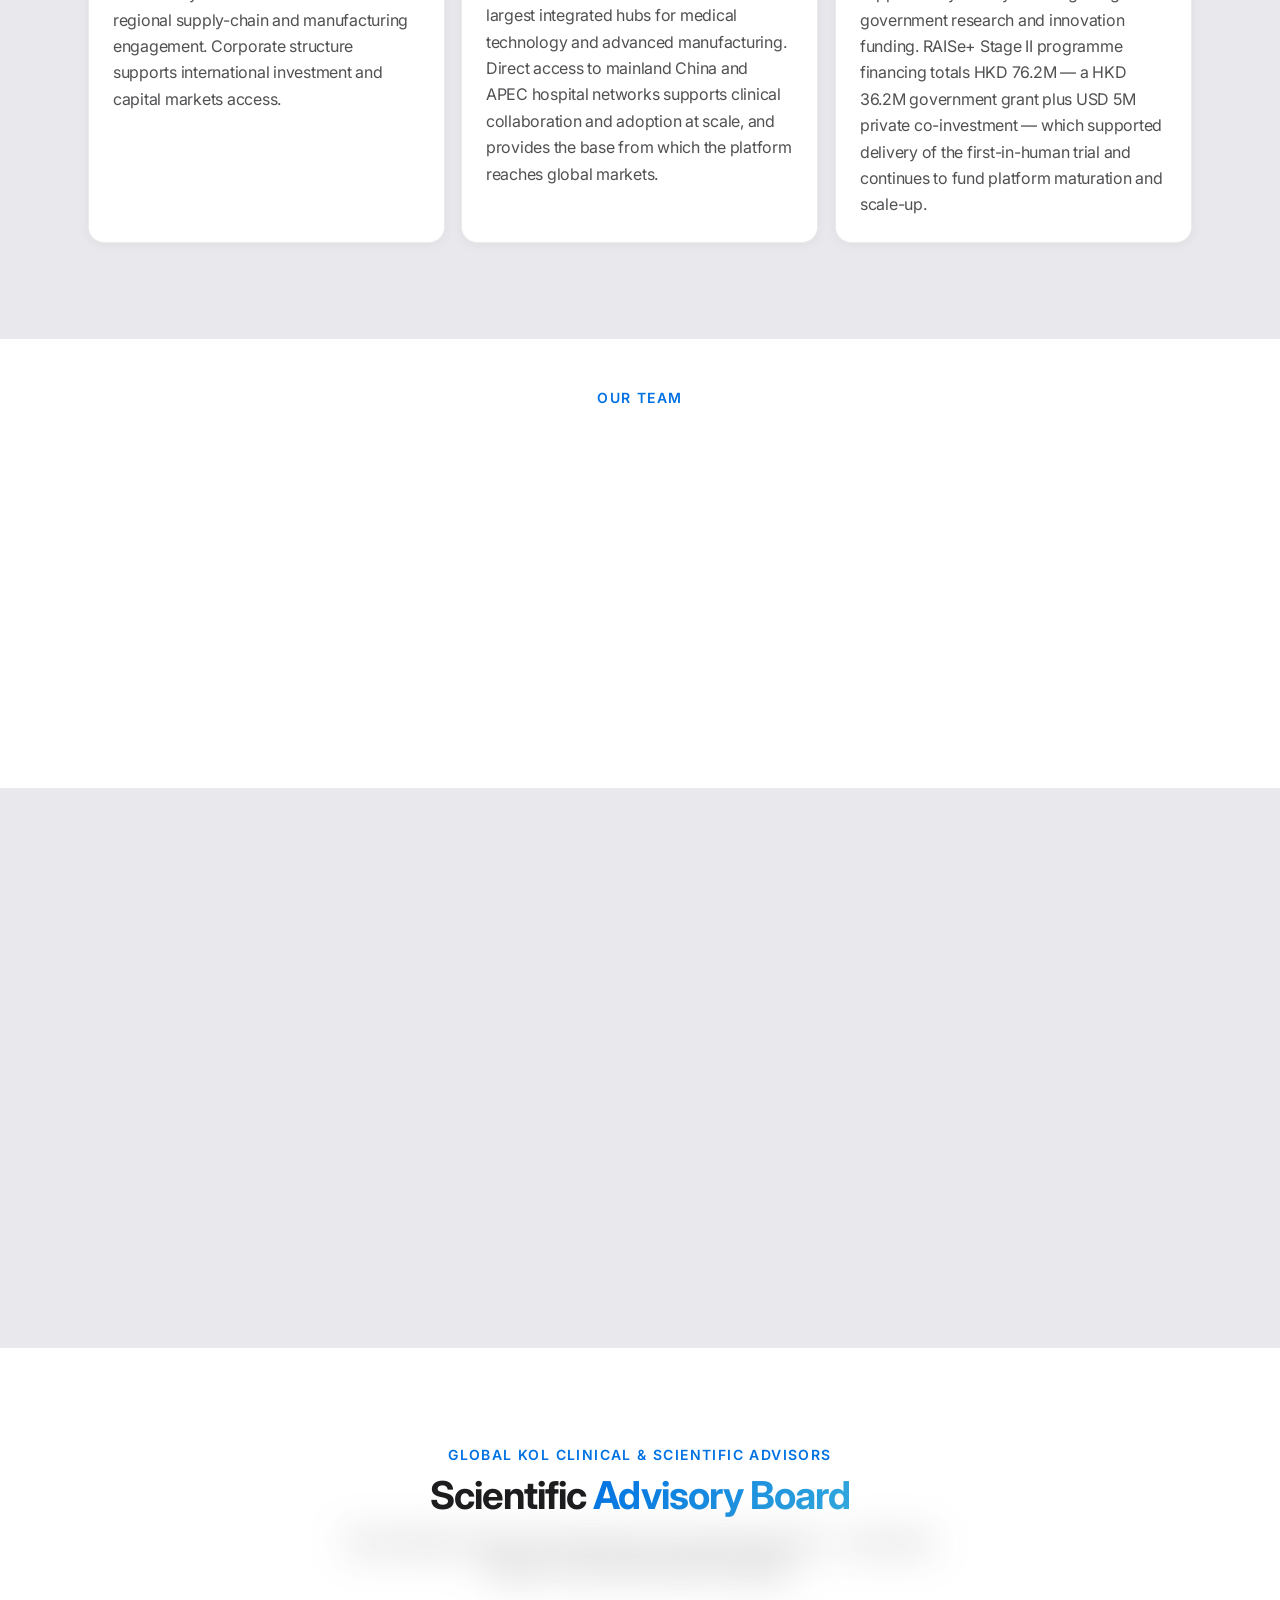
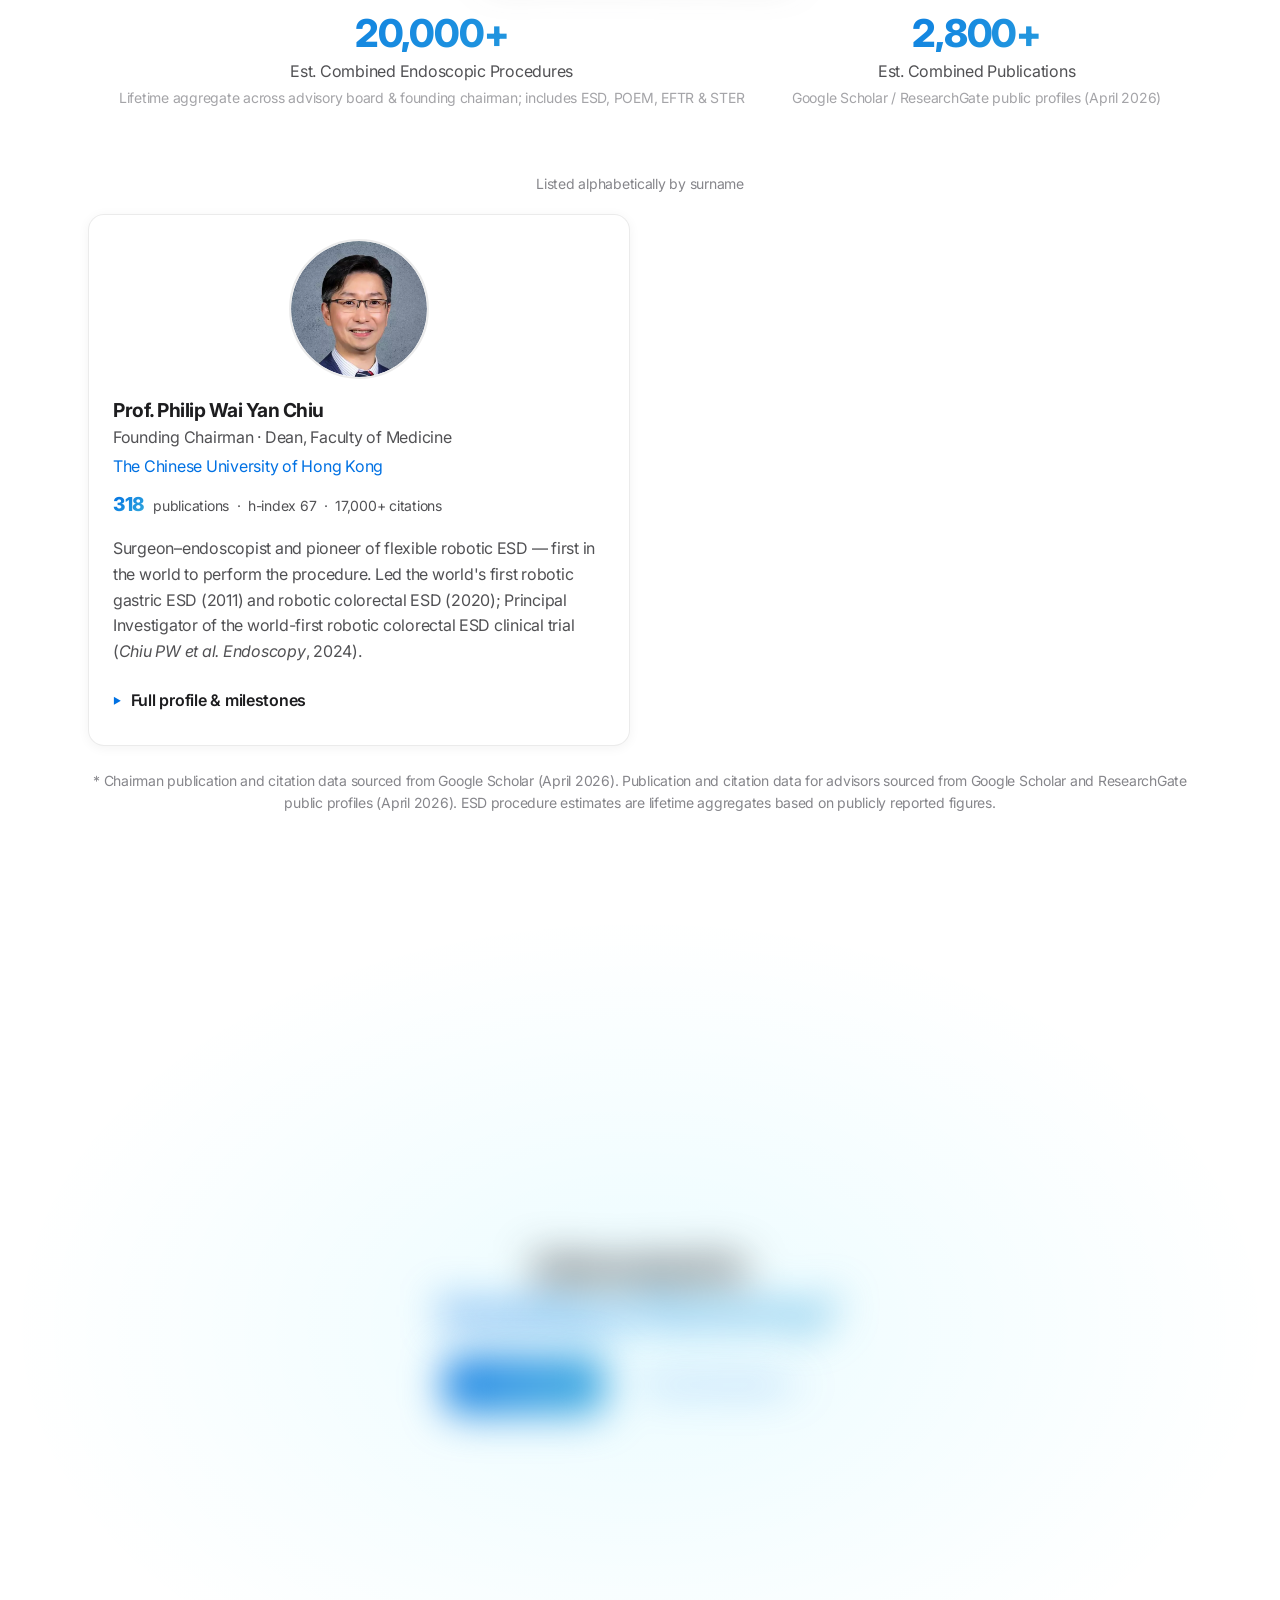
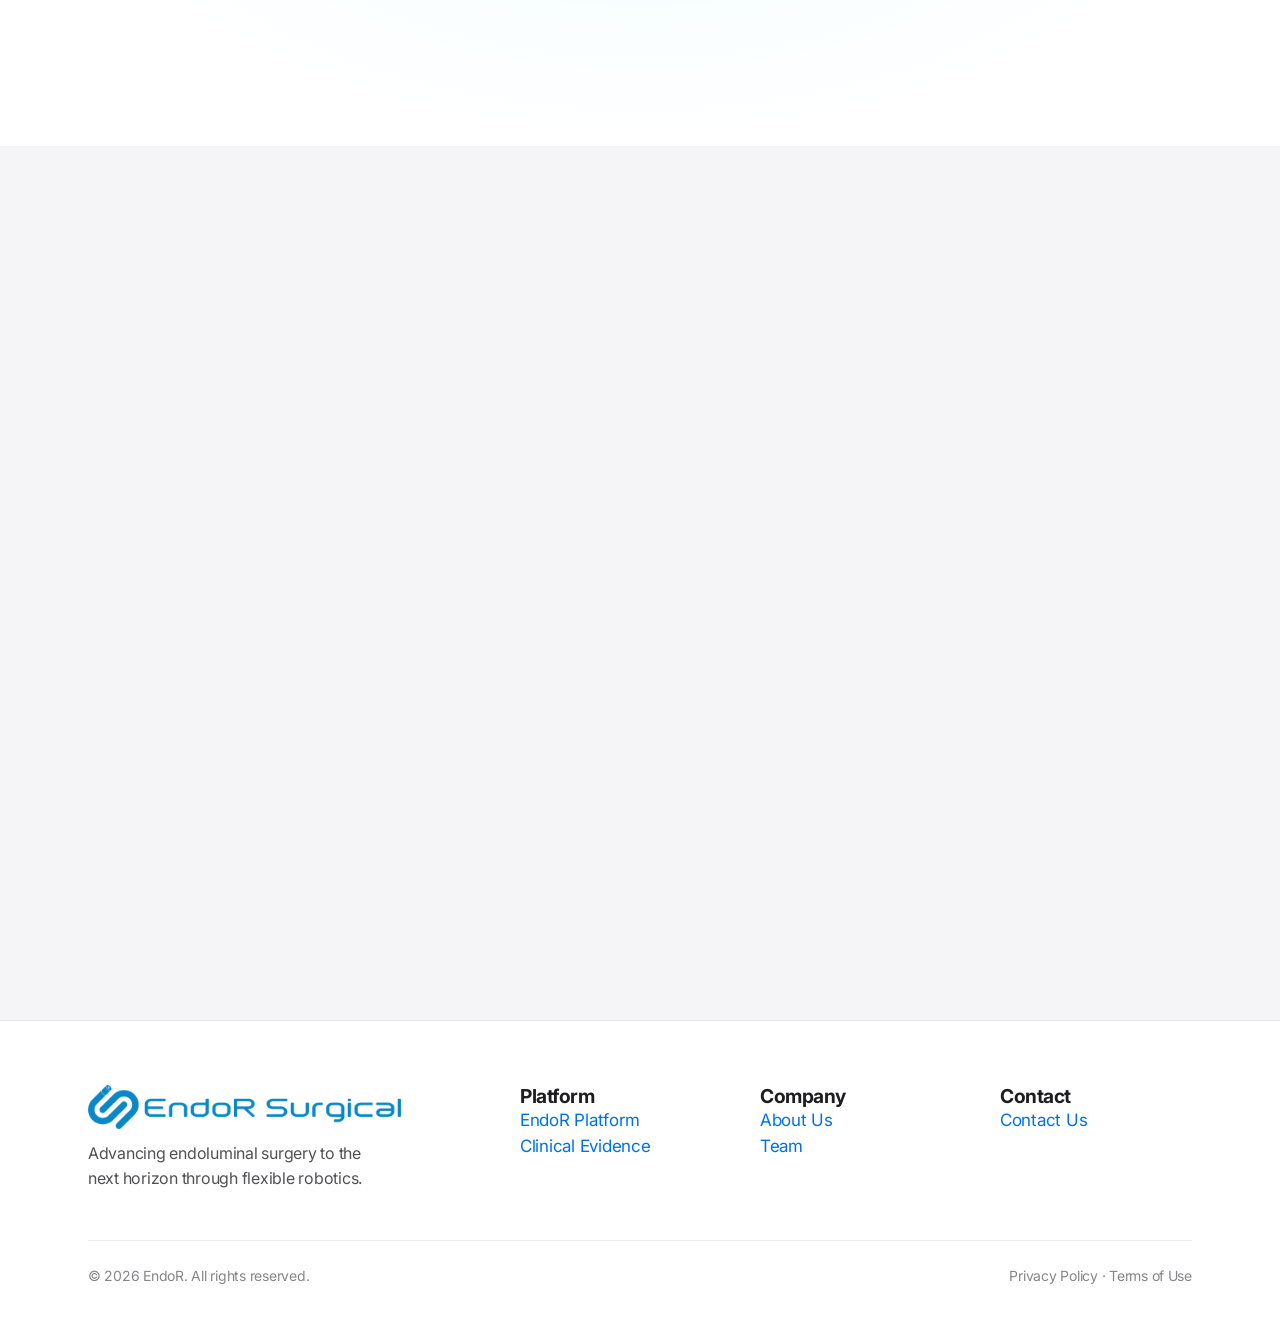
==== commit a511d28f: "update: revise titles and descriptions in index.html and translations.js to reflect broader market r" ====
--- a/index.html
+++ b/index.html
@@ -176,7 +176,7 @@
     <div class="container">
       <div class="text-center" style="margin-bottom: var(--space-2xl);">
         <p class="eyebrow" data-animate="fade-in" data-i18n="home.str.eyebrow">Strategy &amp; Structure</p>
-        <h2 data-animate="slide-up" data-delay="100" data-i18n="home.str.title">Hong Kong Base,<span class="text-gradient"> Greater Bay Area Reach</span></h2>
+        <h2 data-animate="slide-up" data-delay="100" data-i18n="home.str.title">Hong Kong Base,<span class="text-gradient"> China and Global Reach</span></h2>
       </div>
       <div class="grid grid--3" style="gap: var(--space-lg); align-items: stretch;">
         <div class="card" data-animate="slide-up" data-delay="100">
@@ -187,7 +187,7 @@
         <div class="card" data-animate="slide-up" data-delay="200">
           <p class="eyebrow" style="margin-bottom: var(--space-sm);" data-i18n="home.str.c2.eyebrow">GBA Advantage</p>
           <h3 class="card__title" data-i18n="home.str.c2.title">Access to the World's Largest ESD Market</h3>
-          <p class="card__text" data-i18n="home.str.c2.text">The Greater Bay Area is one of the world&apos;s largest integrated hubs for medical technology and advanced manufacturing. Direct access to mainland China and APEC hospital networks supports clinical collaboration and adoption at scale.</p>
+          <p class="card__text" data-i18n="home.str.c2.text">The Greater Bay Area is one of the world&apos;s largest integrated hubs for medical technology and advanced manufacturing. Direct access to mainland China and APEC hospital networks supports clinical collaboration and adoption at scale, and provides the base from which the platform reaches global markets.</p>
         </div>
         <div class="card" data-animate="slide-up" data-delay="300">
           <p class="eyebrow" style="margin-bottom: var(--space-sm);" data-i18n="home.str.c3.eyebrow">Policy &amp; Funding</p>
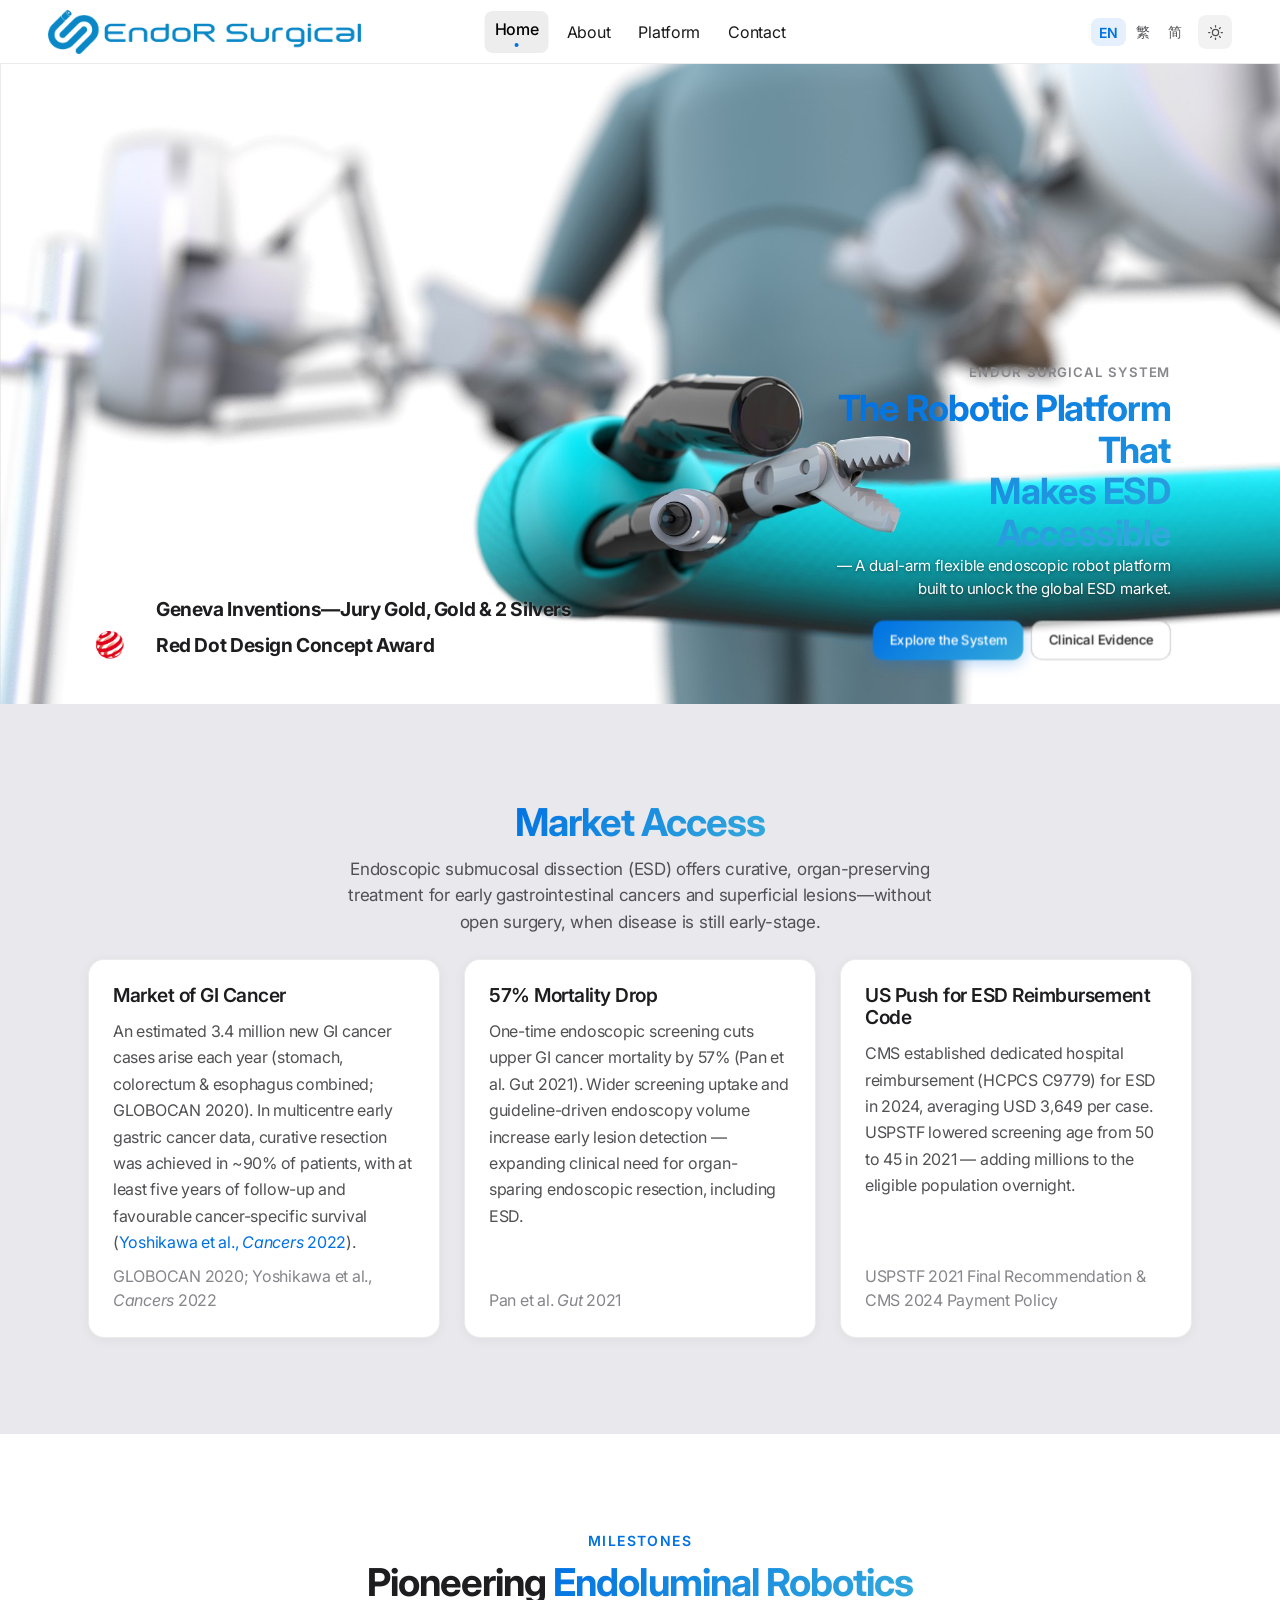
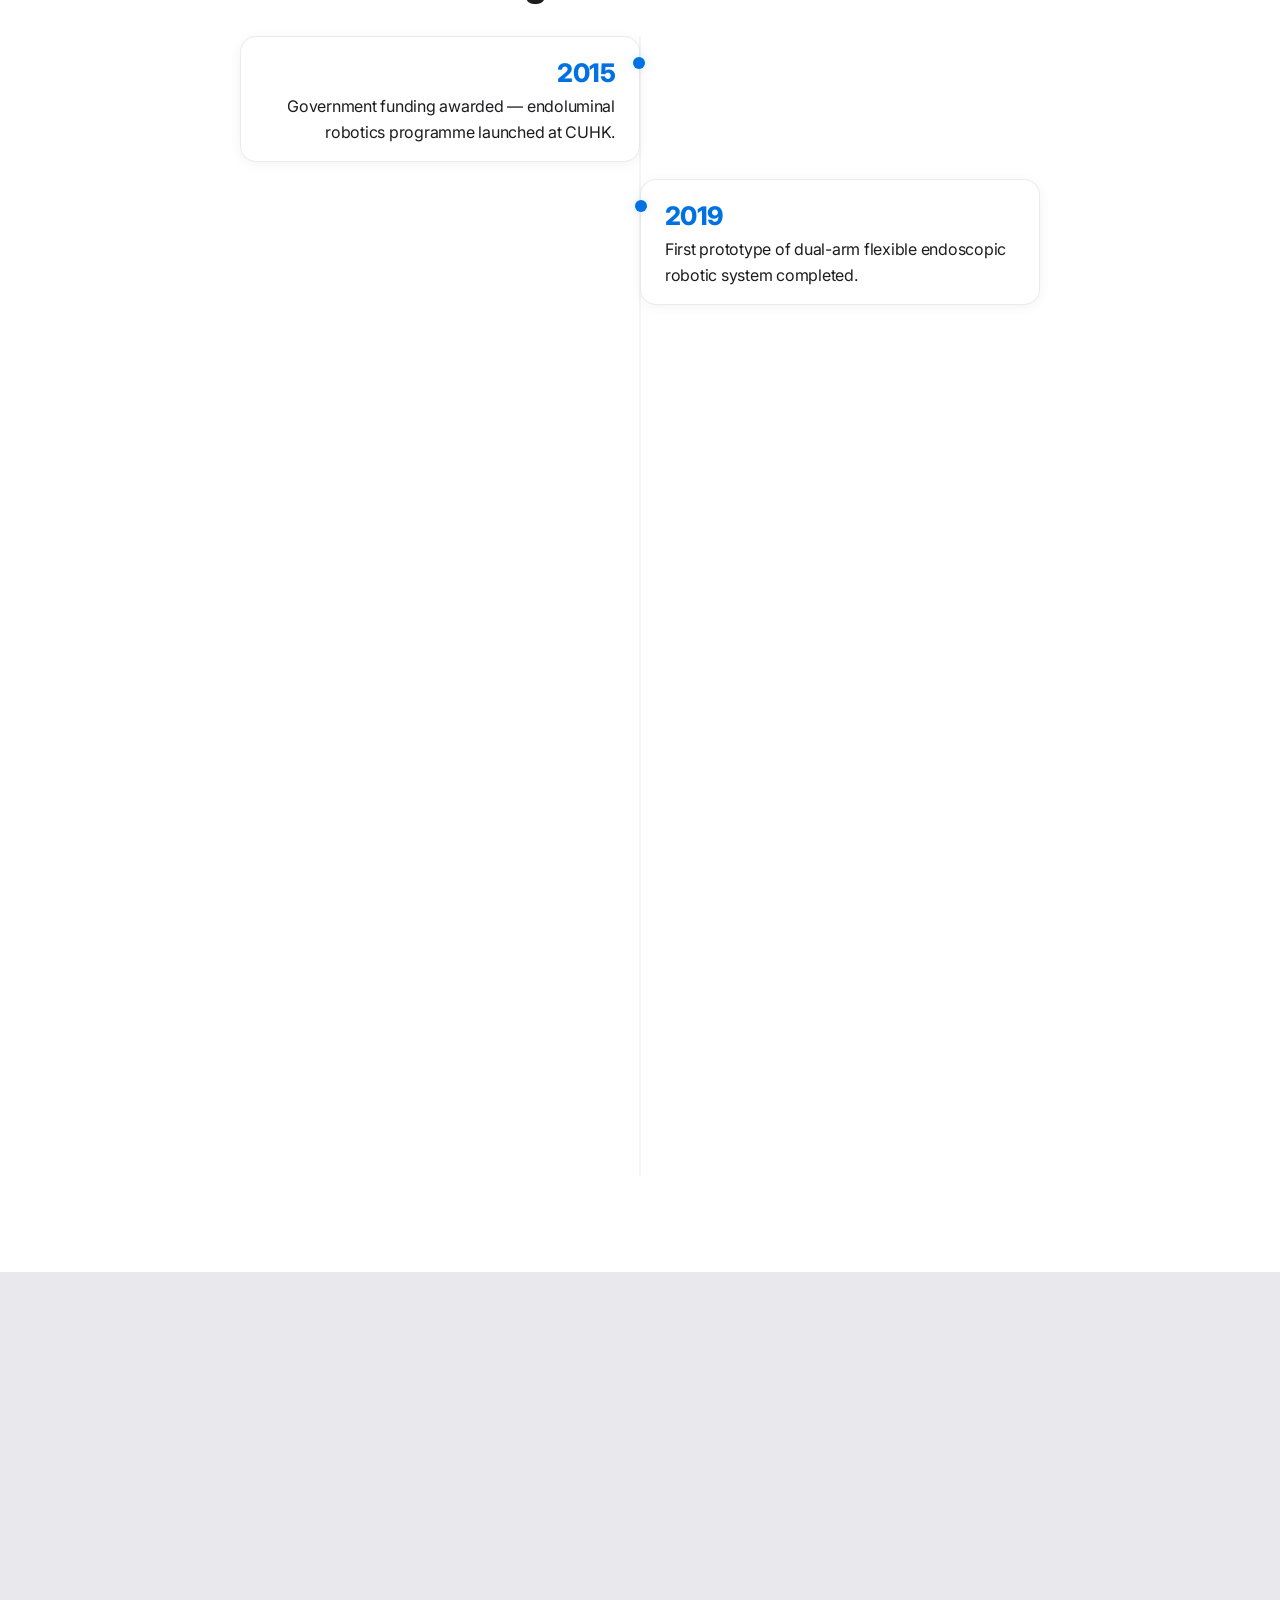
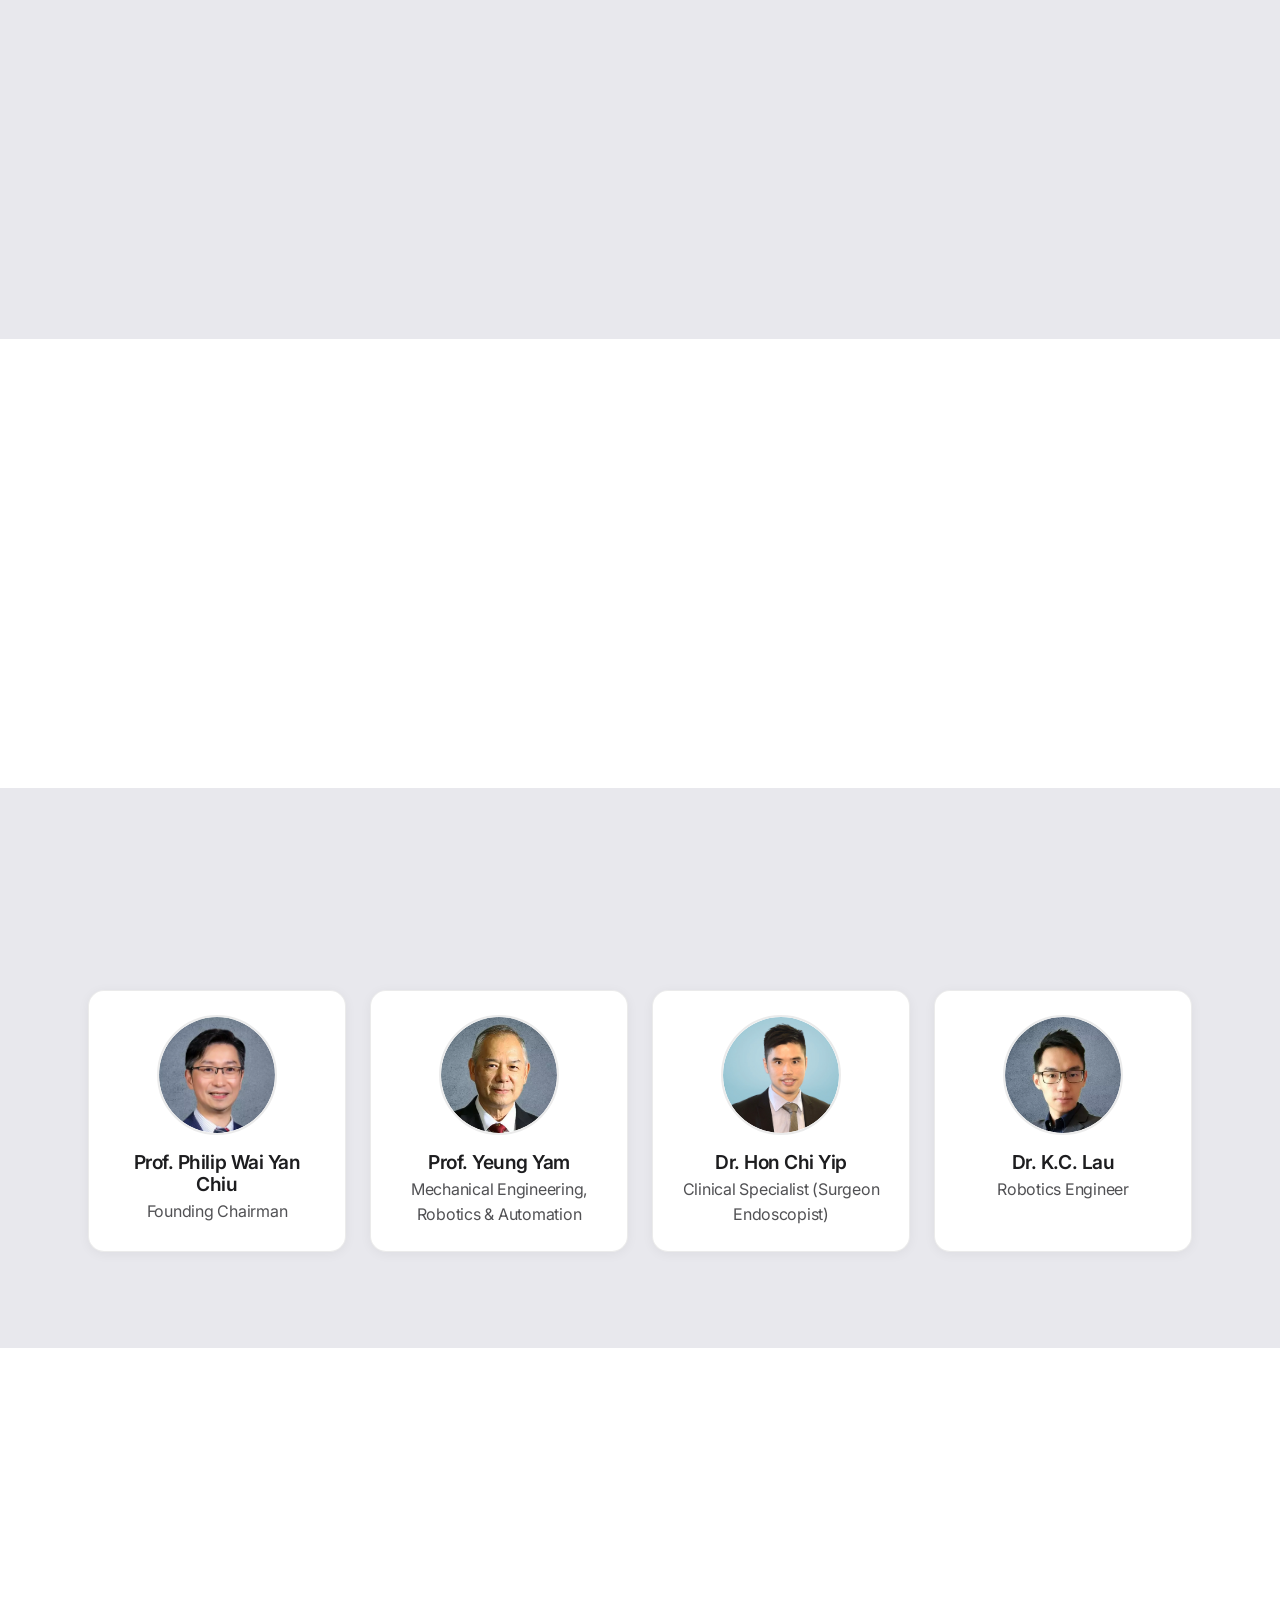
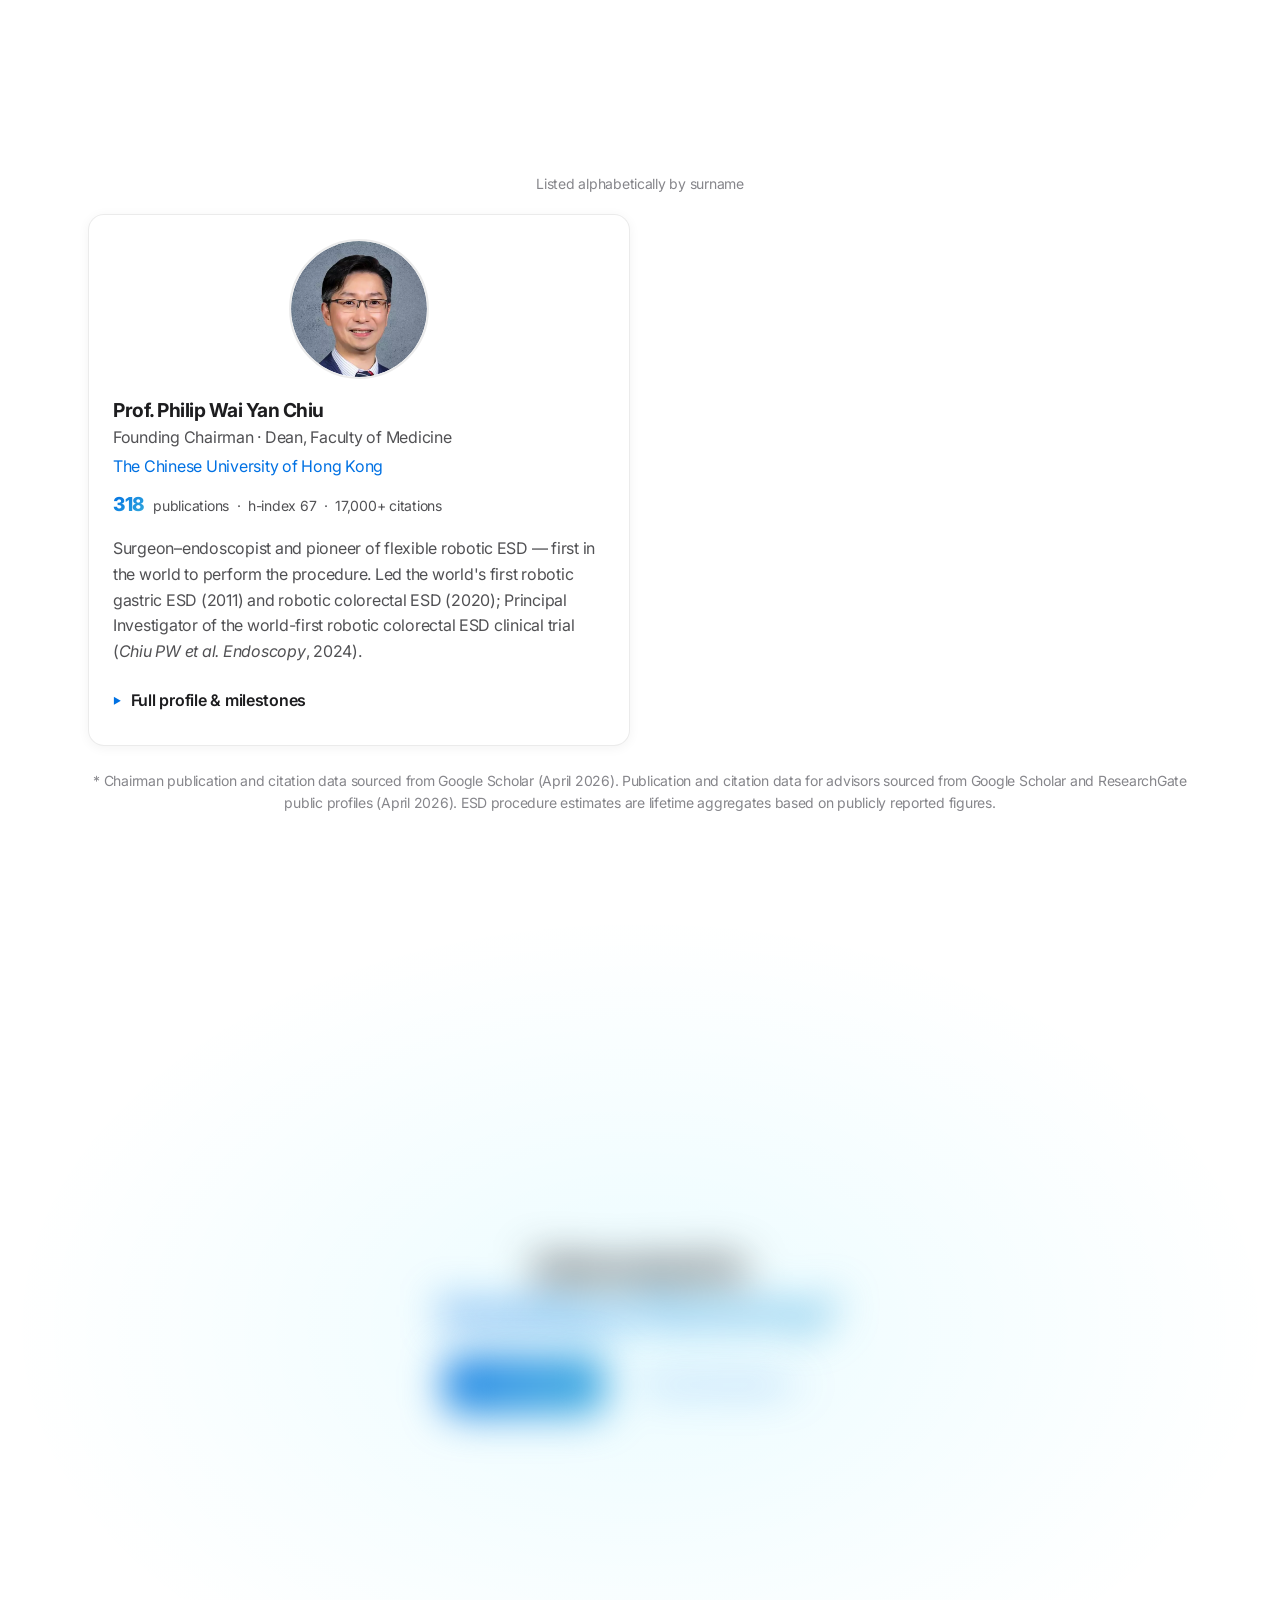
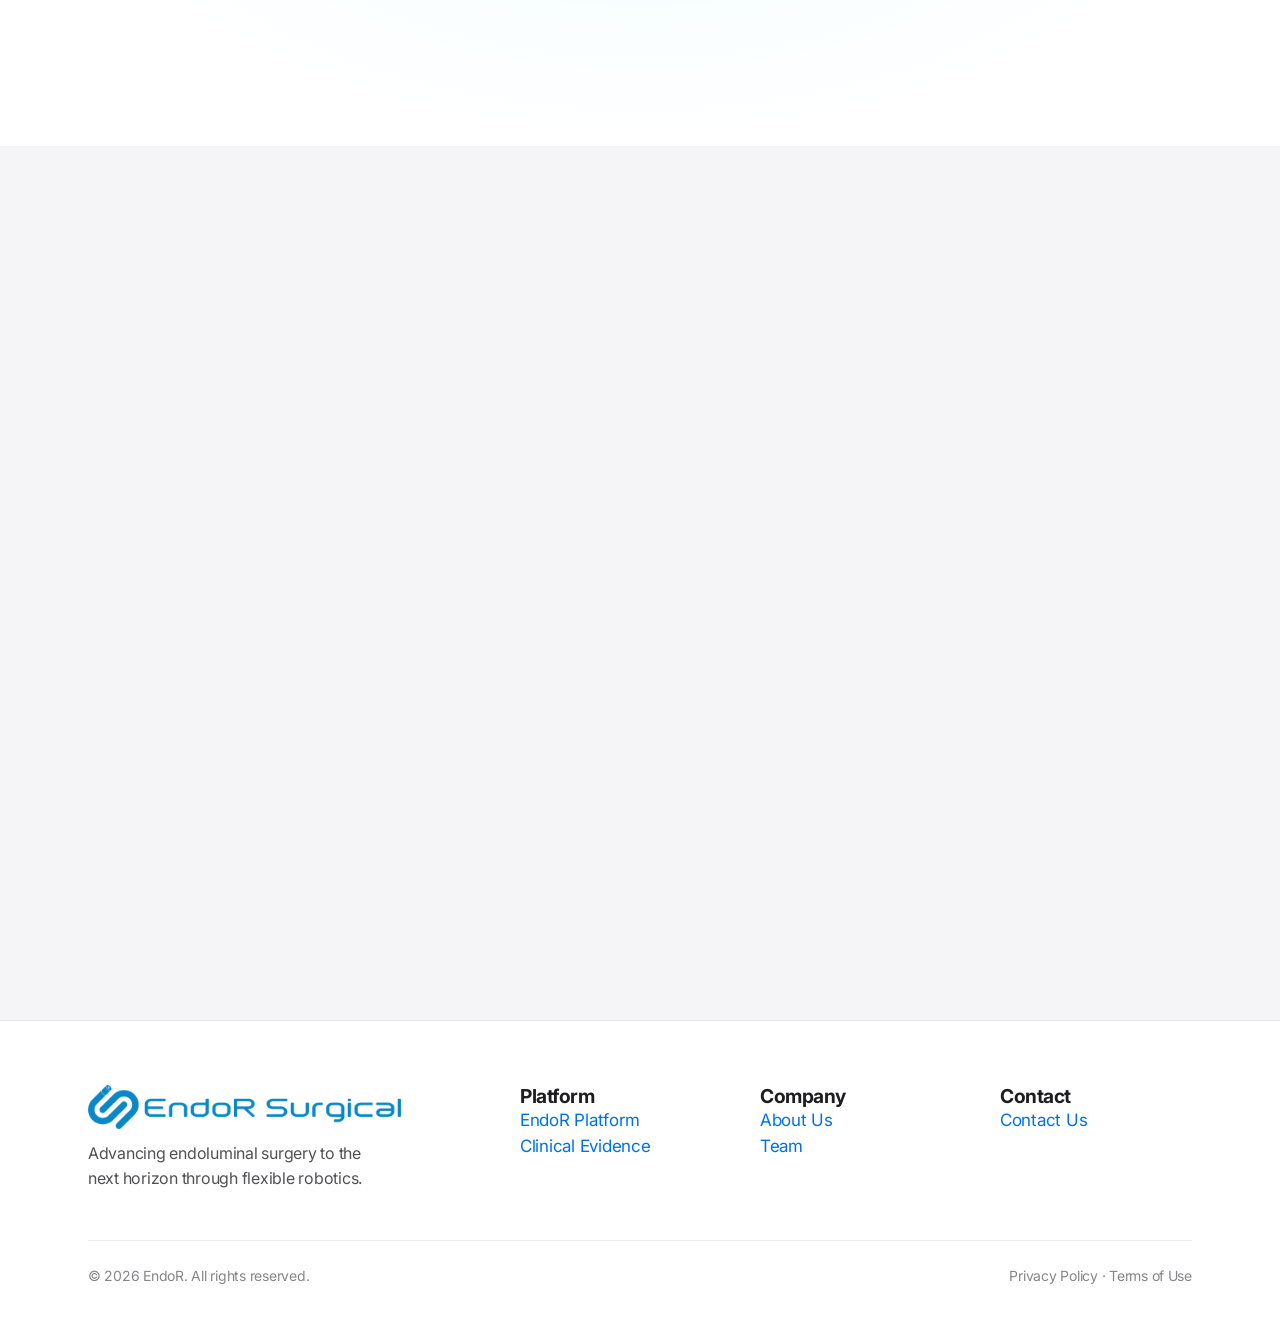
==== commit 6e677db3: "update: increment stylesheet version to v42 in all HTML files and enhance style.css with new logo pr" ====
--- a/index.html
+++ b/index.html
@@ -8,7 +8,7 @@
   <link rel="preconnect" href="https://fonts.googleapis.com">
   <link rel="preconnect" href="https://fonts.gstatic.com" crossorigin>
   <link rel="stylesheet" href="https://fonts.googleapis.com/css2?family=Inter:wght@300;400;500;600;700;800;900&family=Noto+Sans+TC:wght@300;400;500;700&family=Noto+Sans+SC:wght@300;400;500;700&display=swap">
-  <link rel="stylesheet" href="css/style.css?v=41">
+  <link rel="stylesheet" href="css/style.css?v=42">
   <link rel="stylesheet" href="css/animations.css?v=3">
 </head>
 <body class="home-page">
--- a/css/style.css
+++ b/css/style.css
@@ -1606,6 +1606,12 @@
   .nav__links { display: none; }
   .nav__hamburger { display: flex; }
 
+  /* Logo is a wide 7:1 wordmark — must be able to shrink, or it pushes the
+     hamburger and language buttons outside a fixed-position nav (unreachable). */
+  .nav__logo { min-width: 0; flex-shrink: 1; }
+  .nav__logo-img { width: 210px; height: auto; max-width: 100%; }
+  .nav__controls { flex-shrink: 0; }
+
   /* Hamburger back in flow, snug to the right of controls */
   .nav__controls {
     margin-right: 0;
@@ -1759,9 +1765,8 @@
   .hero__award-text {
     white-space: normal;
     text-align: left;
-  }
-  .hero__awards-center .hero__award-headline:first-child .hero__award-text {
-    white-space: nowrap;
+    min-width: 0;
+    overflow-wrap: break-word;
   }
   .hero__photo-caption {
     position: relative;
@@ -1798,7 +1803,8 @@
   h3 { font-size: clamp(1.1rem, 5vw, 1.4rem); }
 
   /* Nav: even on very small screens keep 44px touch targets */
-  .nav__controls  { gap: var(--s2); padding-left: var(--s12); }
+  .nav__logo-img  { width: 190px; }
+  .nav__controls  { gap: var(--s2); padding-left: var(--s8); }
   .nav__hamburger { margin-left: var(--s2); }
   .lang-btn       { padding: 4px 6px; font-size: 11px; }
   .theme-toggle   { width: 32px; height: 32px; }
